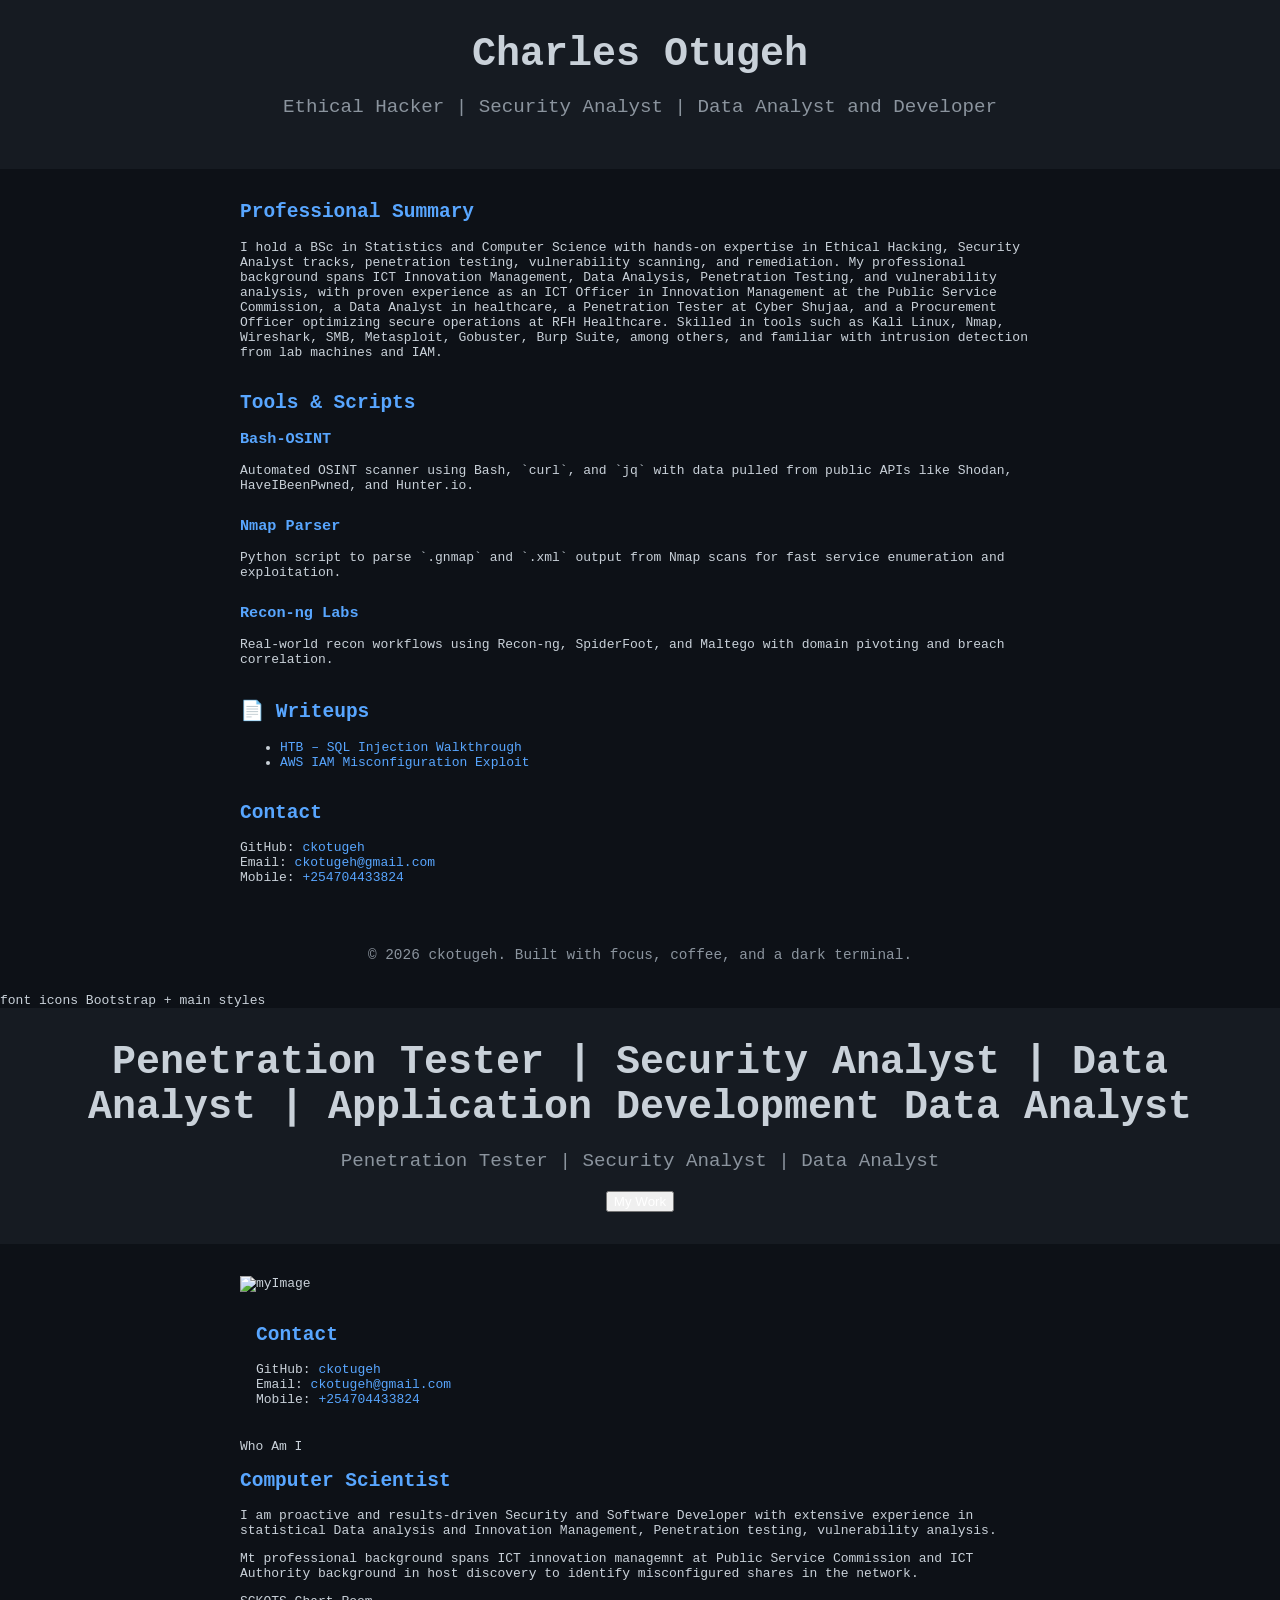
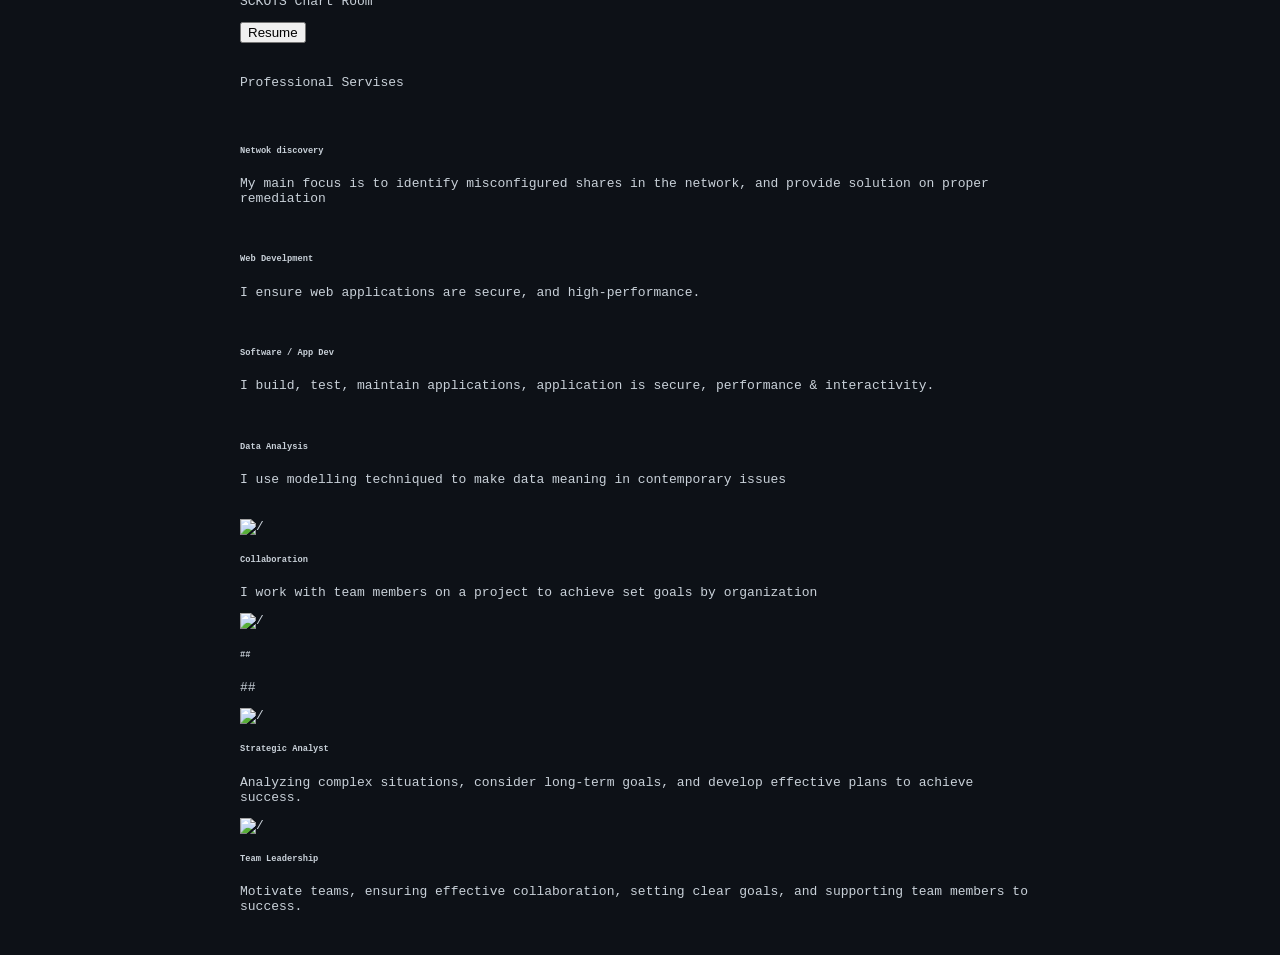
==== index.html @ e1aea083 "Add change on lab work" ====
<!DOCTYPE html>
<html lang="en">
<head>
  <meta charset="UTF-8" />
  <meta name="viewport" content="width=device-width, initial-scale=1.0"/>
  <title>ckotugeh | Portfolio</title>
  <link rel="stylesheet" href="css/styles.css">
</head>
<body>

  <header>
    <h1>Charles Otugeh</h1>
    <p>Ethical Hacker | Security Analyst | Data Analyst and Developer</p>
  </header>

  <main>
    <section>
      <h2>Professional Summary</h2>
      <p>
        I hold a BSc in Statistics and Computer Science with hands-on expertise in Ethical Hacking, Security Analyst tracks, penetration testing, vulnerability scanning, and remediation. My professional background spans ICT Innovation Management, Data Analysis, Penetration Testing, and vulnerability analysis, with proven experience as an ICT Officer in Innovation Management at the Public Service Commission, a Data Analyst in healthcare, a Penetration Tester at Cyber Shujaa, and a Procurement Officer optimizing secure operations at RFH Healthcare. Skilled in tools such as Kali Linux, Nmap, Wireshark, SMB, Metasploit, Gobuster, Burp Suite, among others, and familiar with intrusion detection from lab machines and IAM.
      </p>
    </section>

    <section>
      <h2>Tools & Scripts</h2>

      <div class="project">
        <h3><a href="https://github.com/ckotugeh/bash-osint" target="_blank">Bash-OSINT</a></h3>
        <p>Automated OSINT scanner using Bash, `curl`, and `jq` with data pulled from public APIs like Shodan, HaveIBeenPwned, and Hunter.io.</p>
      </div>

      <div class="project">
        <h3><a href="https://github.com/ckotugeh/nmap-parser" target="_blank">Nmap Parser</a></h3>
        <p>Python script to parse `.gnmap` and `.xml` output from Nmap scans for fast service enumeration and exploitation.</p>
      </div>

      <div class="project">
        <h3><a href="https://github.com/ckotugeh/recon-lab" target="_blank">Recon-ng Labs</a></h3>
        <p>Real-world recon workflows using Recon-ng, SpiderFoot, and Maltego with domain pivoting and breach correlation.</p>
      </div>
    </section>

    <section>
      <h2>📄 Writeups</h2>
      <ul>
        <li><a href="https://github.com/ckotugeh/writeups/blob/main/hackthebox-injection.md" target="_blank">HTB – SQL Injection Walkthrough</a></li>
        <li><a href="https://github.com/ckotugeh/writeups/blob/main/aws-iam-misconfig.md" target="_blank">AWS IAM Misconfiguration Exploit</a></li>
      </ul>
    </section>

    <section>
      <h2>Contact</h2>
      <p>
        GitHub: <a href="https://github.com/ckotugeh" target="_blank">ckotugeh</a><br>
        Email: <a href="mailto:ckotugeh@gmail.com">ckotugeh@gmail.com</a><br>
        Mobile: <a href="tel:+254704433824">+254704433824</a>
      </p>
    </section>
  </main>

  <footer>
    <p>
      &copy; <span id="year"></span> ckotugeh. Built with focus, coffee, and a dark terminal.
    </p> 
    <script>
      document.getElementById('year').textContent = new Date().getFullYear();
    </script>
  </footer>


<head>
    <meta charset="utf-8">
    <meta name="viewport" content="width=device-width, initial-scale=1, shrink-to-fit=no">
    <meta name="description" content="Website Designer in Kenya.">
    <meta name="author" content="Charles Otugeh">
    <title>Network Discovery</title>
    <link rel="icon" type="image/x-icon" href="assets/imgs/favicon.ico">
    font icons 
    <link rel="stylesheet" href="assets/vendors/themify-icons/css/themify-icons.css">
     Bootstrap + main styles 
    <link rel="stylesheet" href="assets/css/style.css">
</head> 

<body data-spy="scroll" data-target=".navbar" data-offset="40" id="home">

    <!-- Page Navbar -->
    <!-- <nav class="custom-navbar" data-spy="affix" data-offset-top="20">
        <div class="container">
            <a class="logo" href="index.html">SCKOT</a>
            <ul class="nav">
                <li class="item">
                    <a class="link" href="#home">Home</a>
                </li>
                <li class="item">
                    <a class="link" href="#about">About</a>
                </li>
                <li class="item">
                    <a class="link" href="#portfolio">Portfolio</a>
                </li>
                <li class="item">
                    <a class="link" href="#testmonial">Testimonial</a>
                </li>
                <li class="item">
                    <a class="link" href="#blog">Blog</a>
                </li>
                <li class="item">
                    <a class="link" href="#contact">Contact</a>
                </li>
                <li class="item ml-md-3">
                    <a href="assets/T.pdf" target="_blank" class="btn btn-primary">docs</a>
                </li>
            </ul>
            <a href="javascript:void(0)" id="nav-toggle" class="hamburger hamburger--elastic">
                <div class="hamburger-box">
                    <div class="hamburger-inner"></div>
                </div>
            </a>
        </div>
    </nav>End of Page Navbar -->

    <!-- page header -->
    <header id="home" class="header">
        <div class="overlay"></div>
        <div class="header-content container">
            <h1 class="header-title">
                <span class="up">Penetration Tester | Security Analyst | Data Analyst | Application Development</span>
                <span class="down">Data Analyst</span>
            </h1>
            <p class="header-subtitle">Penetration Tester | Security Analyst | Data Analyst</p>

            <button class="btn btn-primary"><a href="#service" style="color: white;">My Work</a></button>
        </div>
    </header><!-- end of page header -->

    <!-- about section -->
    <section class="section pt-0" id="about">
        <!-- container -->
        <div class="container text-center">
            <!-- about wrapper -->
            <div class="about">
                <div class="about-img-holder">
                    <img src="ckotugeh.github.io/img" class="about-img"
                        alt="myImage">
                </div>
                <section>
      <h2>Contact</h2>
      <p>
        GitHub: <a href="https://github.com/ckotugeh" target="_blank">ckotugeh</a><br>
        Email: <a href="mailto:ckotugeh@gmail.com">ckotugeh@gmail.com</a><br>
        Mobile: <a href="tel:+254704433824">+254704433824</a>
      </p>
    </section>
                <div class="about-caption">
                    <p class="section-subtitle">Who Am I</p>
                    <h2 class="section-title mb-3">Computer Scientist</h2>
                    <p>
                        I am proactive and results-driven Security  and Software Developer 
                        with extensive experience in statistical Data analysis and Innovation Management, 
                        Penetration testing, vulnerability analysis.
                       
                    </p>
                    <p>Mt professional background spans ICT innovation managemnt at Public Service Commission and ICT Authority
                        background in host discovery  to identify misconfigured shares in the network.
                    </p>
                     <p>
                        SCKOTS Chart Room
                    </p>
                    <button type="button" class="btn btn-outline-primary btn-rounded mt-4" onclick="window.open('ckotugeh.github.io/img', '_blank')">Resume</button>
                </div>
            </div><!-- end of about wrapper -->
        </div><!-- end of container -->
    </section> <!-- end of about section -->

    <!-- service section -->
    <section class="section" id="service">
        <div class="container text-center">
            <p class="section-subtitle">Professional Servises</p>
            <h6 class="section-title mb-6"></h6>
            <!-- row -->
            <div class="row">
                <div class="col-md-6 col-lg-3">
                    <div class="service-card">
                        <div class="body">
                            <img src="assets/imgs/pencil-case.svg"
                                alt=""
                                class="icon">
                            <h6 class="title">Netwok discovery</h6>
                            <p class="subtitle">My main focus is to identify misconfigured shares in the network, and provide solution on proper remediation </p>
                        </div>
                    </div>
                </div>
                <div class="col-md-6 col-lg-3">
                    <div class="service-card">
                        <div class="body">
                            <img src="assets/imgs/responsive.svg"
                                alt=""
                                class="icon">
                            <h6 class="title">Web Develpment</h6>
                            <p class="subtitle">I ensure web applications are secure, and  high-performance.</p>
                        </div>
                    </div>
                </div>
                <div class="col-md-6 col-lg-3">
                    <div class="service-card">
                        <div class="body">
                            <img src="assets/imgs/toolbox.svg"
                                alt=""
                                class="icon">
                            <h6 class="title">Software / App Dev</h6>
                            <p class="subtitle">I build, test, maintain applications, application is secure, performance & interactivity.</p>
                        </div>
                    </div>
                </div>
                <div class="col-md-6 col-lg-3">
                    <div class="service-card">
                        <div class="body">
                            <img src="assets/imgs/analytics.svg"
                                alt=""
                                class="icon">
                            <h6 class="title">Data Analysis</h6>
                            <p class="subtitle">I use modelling techniqued to make data meaning in contemporary issues</p>
                        </div>
                    </div>
                </div>
            </div><!-- end of row -->
        </div>
    </section><!-- end of service section -->

    <section class="section" id="service">
        <div class="container text-center">
            <!-- row -->
            <div class="row">
                <div class="col-md-6 col-lg-3">
                    <div class="service-card">
                        <div class="body">
                            <img src="assets/imgs/pencil-case.svg"
                                alt="/"
                                class="icon">
                            <h6 class="title">Collaboration</h6>
                            <p class="subtitle">I work with team members on a project to achieve set goals by organization</p>
                        </div>
                    </div>
                </div>
                <div class="col-md-6 col-lg-3">
                    <div class="service-card">
                        <div class="body">
                            <img src="assets/imgs/responsive.svg"
                                alt="/"
                                class="icon">
                            <h6 class="title">##</h6>
                            <p class="subtitle">##</p>
                        </div>
                    </div>
                </div>
                <div class="col-md-6 col-lg-3">
                    <div class="service-card">
                        <div class="body">
                            <img src="assets/imgs/toolbox.svg"
                                alt='/'
                                class="icon">
                            <h6 class="title">Strategic Analyst</h6>
                            <p class="subtitle">Analyzing complex situations, consider long-term goals, and develop effective plans to achieve success.</p>
                        </div>
                    </div>
                </div>
                <div class="col-md-6 col-lg-3">
                    <div class="service-card">
                        <div class="body">
                            <img src="assets/imgs/analytics.svg"
                                alt="/"
                                class="icon">
                            <h6 class="title">Team Leadership</h6>
                            <p class="subtitle">Motivate teams, ensuring effective collaboration, setting clear goals, and supporting team members to success.</p>
                        </div>
                    </div>
                </div>
            </div><!-- end of row -->
        </div>
    </section><!-- end of service section -->

    <!-- portfolio section --
    <section class="section" id="portfolio">
        <div class="container text-center">
            <p class="section-subtitle">What I have done</p>
            <h6 class="section-title mb-6">Portfolio</h6>
             row --
            <div class="row">
                <div class="col-md-4">
                    <a href="https://esafesystems.co.ke" class="portfolio-card">
                        <img src="assets/imgs/portfolio1.png" class="portfolio-card-img"
                            alt="Esafe Systems Website">
                        <span class="portfolio-card-overlay">
                            <span class="portfolio-card-caption">
                                <h4>Web Designing</h5>
                                    <p class="font-weight-normal">Category: Website Development</p>
                            </span>
                        </span>
                    </a>
                </div>
                <div class="col-md-4">
                    <a href="https://skillful-ivory-boar.esafesystems.co.ke/" class="portfolio-card">
                        <img class="portfolio-card-img" src="assets/imgs/portfolio2.png" class="img-responsive rounded"
                            alt="">
                        <span class="portfolio-card-overlay">
                            <span class="portfolio-card-caption">
                                <h4>Ecommerce App</h5>
                                    <p class="font-weight-normal">Category: Ecommerce Applications</p>
                            </span>
                        </span>
                    </a>
                </div>
                <div class="col-md-4">
                    <a href="https://beachkitchenfoods.com/" class="portfolio-card">
                        <img class="portfolio-card-img" src="assets/imgs/portfolio3.png" class="img-responsive rounded"
                            alt="">
                        <span class="portfolio-card-overlay">
                            <span class="portfolio-card-caption">
                                <h4>Web Designing</h5>
                                    <p class="font-weight-normal">Category: Website Development</p>
                            </span>
                        </span>
                    </a>
                </div>
                <div class="col-md-4">
                    <a href="https://bulksms.esafesystems.co.ke" class="portfolio-card">
                        <img class="portfolio-card-img" src="assets/imgs/portfolio5.png" class="img-responsive rounded"
                            alt="">
                        <span class="portfolio-card-overlay">
                            <span class="portfolio-card-caption">
                                <h4>Web Designing</h5>
                                    <p class="font-weight-normal">Category: Website Development</p>
                            </span>
                        </span>
                    </a>
                </div>
            </div> end of row 
        </div> end of container 
    </section>  end of portfolio section

     pricing section 
<section class="section" id="pricing">
        <div class="container text-center">
            <p class="section-subtitle">How Much I Charge</p>
            <h6 class="section-title mb-6">My Pricing</h6>
            row 
            <div class="pricing-wrapper">
                <div class="pricing-card">
                    <div class="pricing-card-header">
                        <img class="pricing-card-icon" src="assets/imgs/scooter.svg"
                            alt="Download free bootstrap 4 landing page, free boootstrap 4 templates, Download free bootstrap 4.1 landing page, free boootstrap 4.1.1 templates, meyawo Landing page">
                    </div>
                    <div class="pricing-card-body">
                        <h6 class="pricing-card-title">Basic</h6>
                        <div class="pricing-card-list">
                            <p>Website Landing Pages</p>
                            <p>Poster Designs</p>
                            <p>Logo Designs</p>
                            <p>Business Profiles</p>
                            <p><i class="ti-close"></i></p>
                            <p><i class="ti-close"></i></p>
                        </div>
                    </div>
                    <div class="pricing-card-footer">
                        <span style="text-decoration: line-through;">Ksh 15,000</span>
                    </div>
                    <a href="#contact" class="btn btn-primary mt-3 pricing-card-btn">Reach Out</a>
                </div>
                <div class="pricing-card">
                    <div class="pricing-card-header">
                        <img class="pricing-card-icon" src="assets/imgs/shipped.svg"
                            alt="Download free bootstrap 4 landing page, free boootstrap 4 templates, Download free bootstrap 4.1 landing page, free boootstrap 4.1.1 templates, meyawo Landing page">
                    </div>
                    <div class="pricing-card-body">
                        <h6 class="pricing-card-title">Standard</h6>
                        <div class="pricing-card-list">
                            <p>Web Applications</p>
                            <p>Graphic Designs</p>
                            <p>Logo Designs</p>
                            <p>SEO Optimization</p>
                            <p>Web Hosting</p>
                            <p><i class="ti-close"></i></p>
                        </div>
                    </div>
                    <div class="pricing-card-footer">
                        <span style="text-decoration: line-through;">Ksh 35, 000</span>
                    </div>
                    <a href="#contact" class="btn btn-primary mt-3 pricing-card-btn">Reach Out</a>
                </div>
                <div class="pricing-card">
                    <div class="pricing-card-header">
                        <img class="pricing-card-icon" src="assets/imgs/startup.svg"
                            alt="Download free bootstrap 4 landing page, free boootstrap 4 templates, Download free bootstrap 4.1 landing page, free boootstrap 4.1.1 templates, meyawo Landing page">
                    </div>
                    <div class="pricing-card-body">
                        <h6 class="pricing-card-title">Premium</h6>
                        <div class="pricing-card-list">
                            <p>APP / Systems Designs</p>
                            <p>Mobile Applications</p>
                            <p>IOS / Android Apps</p>
                            <p>APP Deployment</p>
                            <p>SEO Optimization</p>
                            <p>Content Management</p>
                            <p>Logo Designs</p>
                            <p>Graphic Designs</p>
                        </div>
                    </div>
                    <div class="pricing-card-footer">
                        <span style="text-decoration: line-through;">Ksh 100, 000</span>
                    </div>
                    <a href="#contact" class="btn btn-primary mt-3 pricing-card-btn">Reach Out</a>
                </div>

             </div> end of pricing wrapper 
        </div> end of container 
    </section>< end of pricing section 

    section 
    <section class="section-sm bg-primary">
        container
        <div class="container text-center text-sm-left">
            
            <div class="row align-items-center">
                <div class="col-sm offset-md-1 mb-4 mb-md-0">
                    <h6 class="title text-light">Want to work with me</h6>
                    <p class="m-0 text-light">Always feel Free to Contact & Hire me</p>
                </div>
                <div class="col-sm offset-sm-2 offset-md-3">
                   <button class="btn btn-lg my-font btn-light rounded"><a href="#contact"><b style="color: black;">Hire Me</b></a></button>
                </div>
            </div> 
        </div> end of container 
    </section>  end of sectio

testimonial section 
    <section class="section" id="testmonial">
        <div class="container text-center">
            <p class="section-subtitle">What Clients think About Me</p>
            <h6 class="section-title mb-6">Testmonial</h6>

          
            <div class="row">
                <div class="col-md-6">
                    <div class="testimonial-card">
                        <div class="testimonial-card-img-holder">
                            <img src="assets/imgs/face1.png" class="testimonial-card-img"
                                alt="img">
                        </div>
                        <div class="testimonial-card-body">
                            <p class="testimonial-card-subtitle">I was looking for an experienced web developer who will design an outsanding website for my start-up and I can say that Jack met my expectations. Kudos!!</p>
                            <h6 class="testimonial-card-title">James</h6>
                        </div>
                    </div>
                </div>
                <div class="col-md-6">
                    <div class="testimonial-card">
                        <div class="testimonial-card-img-holder">
                            <img src="assets/imgs/face2.png" class="testimonial-card-img"
                                alt="img">
                        </div>
                        <div class="testimonial-card-body">
                            <p class="testimonial-card-subtitle">Really appreciated all the components & keywords that you used. We did not know how much SEO really affected our performance online. Thank you for the insights.</p>
                            <h6 class="testimonial-card-title">Emily</h6>
                        </div>
                    </div>
                </div>
            </div>
        </div>  end of container 
    </section> end of testimonial section 

     blog section 
    <section class="section" id="blog">
     container 
        <div class="container text-center">
            <p class="section-subtitle">Recent Posts</p>
            <h6 class="section-title mb-6">Blog</h6>
             blog-wrapper 
            <div class="blog-card">
                <div class="blog-card-header">
                    <img src="assets/imgs/office.png" class="blog-card-img"
                        alt="Office-Image">
                </div>
                <div class="blog-card-body">
                    <h5 class="blog-card-title">Jack</h6>

                        <p class="blog-card-caption">
                            <a href="#">By: Admin</a>
                            <a href="#"><i class="ti-heart text-danger"></i> 234</a>
                            <a href="#"><i class="ti-comment"></i> 123</a>
                        </p>
                        <p>I can look after your website for you, including improvements, updates, SEO, and day-to-day help. I do it all in-house. All this is done when you give me a project.</p>

                        <a href="#" class="blog-card-link">Read more <i class="ti-angle-double-right"></i></a>
                </div>
            </div> end of blog wrapper

            blog-wrapper 
            <div class="blog-card">
                <div class="blog-card-header">
                    <img src="assets/imgs/office2.png" class="blog-card-img"
                        alt="Office-Image">
                </div>
                <div class="blog-card-body">
                    <h5 class="blog-card-title">Jack</h6>

                        <p class="blog-card-caption">
                            <a href="#">By: Admin</a>
                            <a href="#"><i class="ti-heart text-danger"></i> 456</a>
                            <a href="#"><i class="ti-comment"></i> 264</a>
                        </p>

                        <p>Your website needs to harmonize functionality with beauty, enticing visitors to explore pages while supporting your commercial and marketing efforts.</p>

                        <a href="#" class="blog-card-link">Read more <i class="ti-angle-double-right"></i></a>
                </div>
            </div>  end of blog wrapper 

        </div><end of container 
    </section><end of blog section 

    contact section 
    <section class="section" id="contact">
        <div class="container text-center">
            <p class="section-subtitle">How to reach me</p>
            <h6 class="section-title mb-5">Contact Me</h6>
             contact form 
            <form action="https://formspree.io/f/xqejkdbq" class="contact-form col-md-10 col-lg-8 m-auto" method="POST">
                <div class="form-row">
                    <div class="form-group col-sm-6">
                        <input type="text" name="fullname" size="50" class="form-control" placeholder="Your Name" required>
                    </div>
                    <div class="form-group col-sm-6">
                        <input type="email" name="email" class="form-control" placeholder="Enter Email" required>
                    </div>
                    <div class="form-group col-sm-12">
                        <textarea name="message" id="comment" rows="6" class="form-control"
                            placeholder="Write Something" required></textarea>
                    </div>
                    <div class="form-group col-sm-12 mt-3">
                        <input type="submit" value="Send Message" class="btn btn-outline-primary rounded">
                    </div>
                </div>
            </form> end of contact form 
        </div><end of container 
    </section>end of contact section -

    footer 
    <div class="container">
        <footer class="footer">
            <p class="mb-0">Copyright
                <script>document.write(new Date().getFullYear())</script> &copy; <a
                    href="index.html">Jack the Developer </a>
            </p>
            <div class="social-links text-right m-auto ml-sm-auto">
                <a href="https://www.linkedin.com/in/ogondajack/" class="link"><i class="ti-linkedin"></i></a>
                <a href="https://github.com/jackomosh" class="link"><i class="ti-github"></i></a>
            </div>
        </footer>
    </div> 
   
    <script src="assets/vendors/jquery/jquery-3.4.1.js"></script>
    <script src="assets/vendors/bootstrap/bootstrap.bundle.js"></script>

   
    <script src="assets/vendors/bootstrap/bootstrap.affix.js"></script>

  
    <script src="assets/js/script.js"></script>
---->
</body>

</html>
---- css/styles.css ----
body {
      background-color: #0d1117;
      color: #c9d1d9;
      font-family: monospace;
      margin: 0;
      padding: 0;
    }

    header {
      background: #161b22;
      padding: 2rem;
      text-align: center;
    }

    header h1 {
      margin: 0;
      font-size: 2.5rem;
    }

    header p {
      font-size: 1.2rem;
      color: #8b949e;
    }

    section {
      max-width: 800px;
      margin: 2rem auto;
      padding: 0 1rem;
    }

    h2 {
      color: #58a6ff;
    }

    a {
      color: #58a6ff;
      text-decoration: none;
    }

    a:hover {
      text-decoration: underline;
    }

    .project {
      margin-bottom: 1.5rem;
    }

    footer {
      text-align: center;
      padding: 1rem;
      font-size: 0.9rem;
      color: #8b949e;
    }
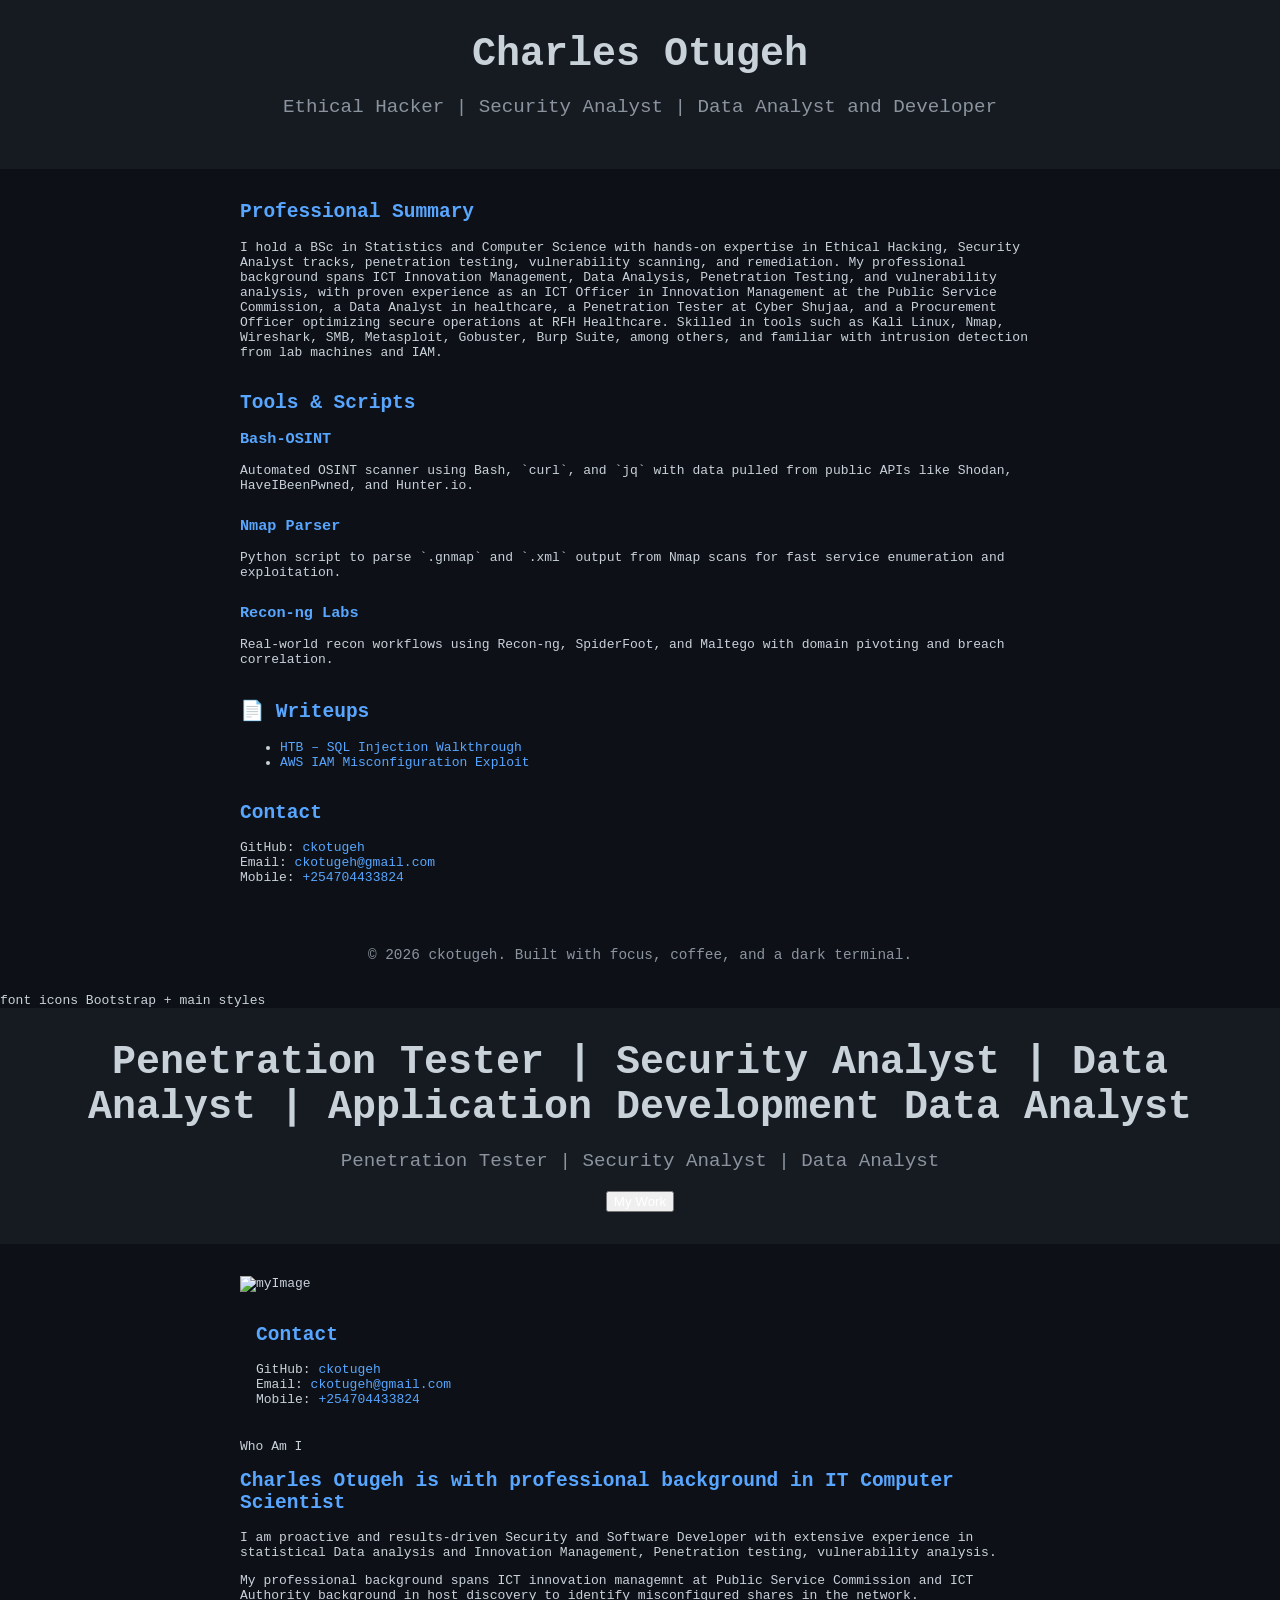
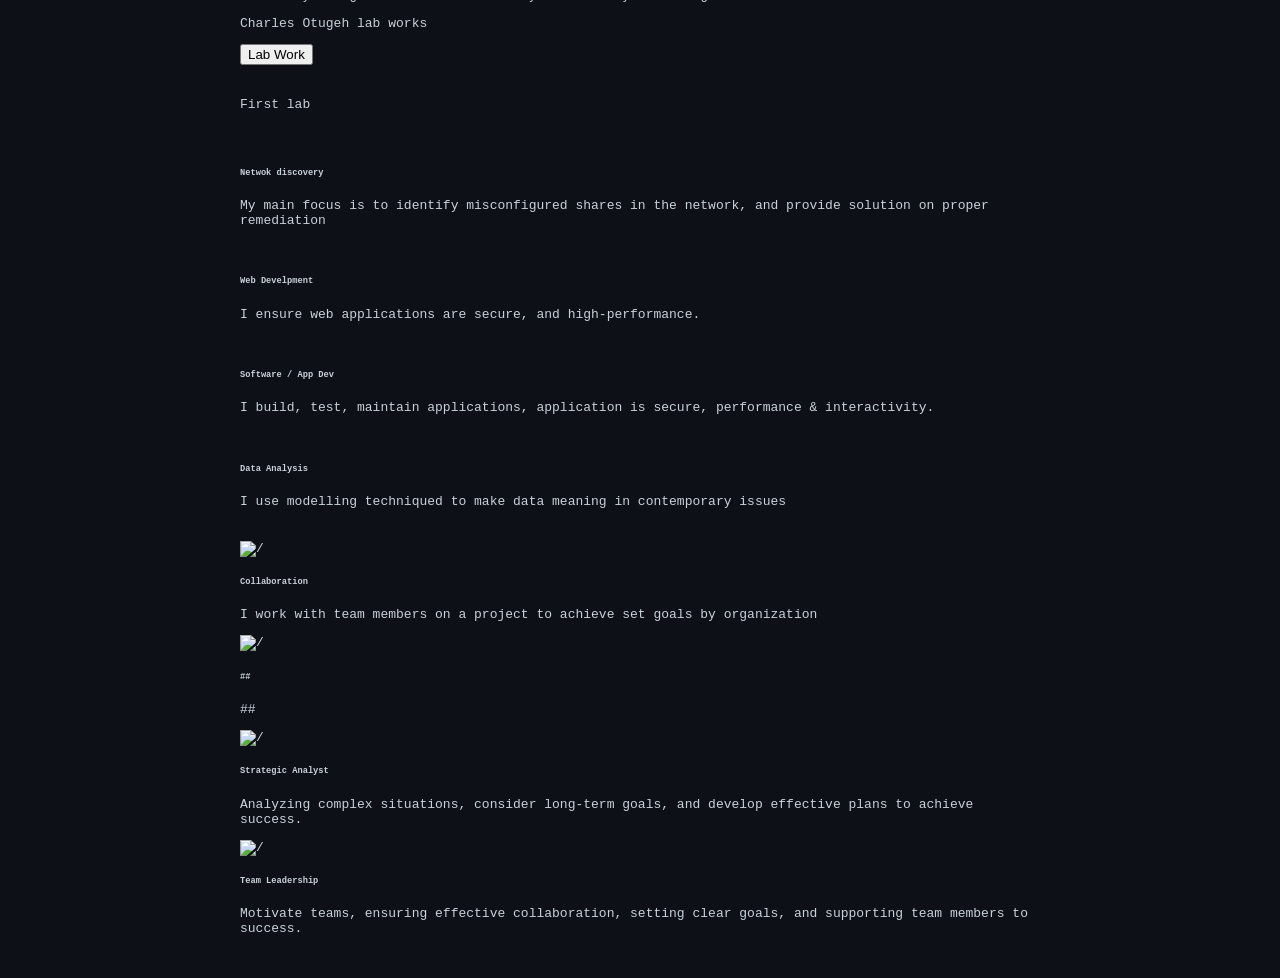
==== commit a558193c: "Add change on lab work" ====
--- a/index.html
+++ b/index.html
@@ -152,20 +152,20 @@
     </section>
                 <div class="about-caption">
                     <p class="section-subtitle">Who Am I</p>
-                    <h2 class="section-title mb-3">Computer Scientist</h2>
+                    <h2 class="section-title mb-3">Charles Otugeh is with professional background in IT Computer Scientist</h2>
                     <p>
                         I am proactive and results-driven Security  and Software Developer 
                         with extensive experience in statistical Data analysis and Innovation Management, 
                         Penetration testing, vulnerability analysis.
                        
                     </p>
-                    <p>Mt professional background spans ICT innovation managemnt at Public Service Commission and ICT Authority
+                    <p>My professional background spans ICT innovation managemnt at Public Service Commission and ICT Authority
                         background in host discovery  to identify misconfigured shares in the network.
                     </p>
                      <p>
-                        SCKOTS Chart Room
+                        Charles Otugeh lab works
                     </p>
-                    <button type="button" class="btn btn-outline-primary btn-rounded mt-4" onclick="window.open('ckotugeh.github.io/img', '_blank')">Resume</button>
+                    <button type="button" class="btn btn-outline-primary btn-rounded mt-4" onclick="window.open('ckotugeh.github.io/img', '_blank')">Lab Work</button>
                 </div>
             </div><!-- end of about wrapper -->
         </div><!-- end of container -->
@@ -174,14 +174,14 @@
     <!-- service section -->
     <section class="section" id="service">
         <div class="container text-center">
-            <p class="section-subtitle">Professional Servises</p>
+            <p class="section-subtitle">First lab</p>
             <h6 class="section-title mb-6"></h6>
             <!-- row -->
             <div class="row">
                 <div class="col-md-6 col-lg-3">
                     <div class="service-card">
                         <div class="body">
-                            <img src="assets/imgs/pencil-case.svg"
+                            <img src="ckotugeh.github.io/img/2025-08-08 17_49_10-Greenshot - Copy (2).png"
                                 alt=""
                                 class="icon">
                             <h6 class="title">Netwok discovery</h6>
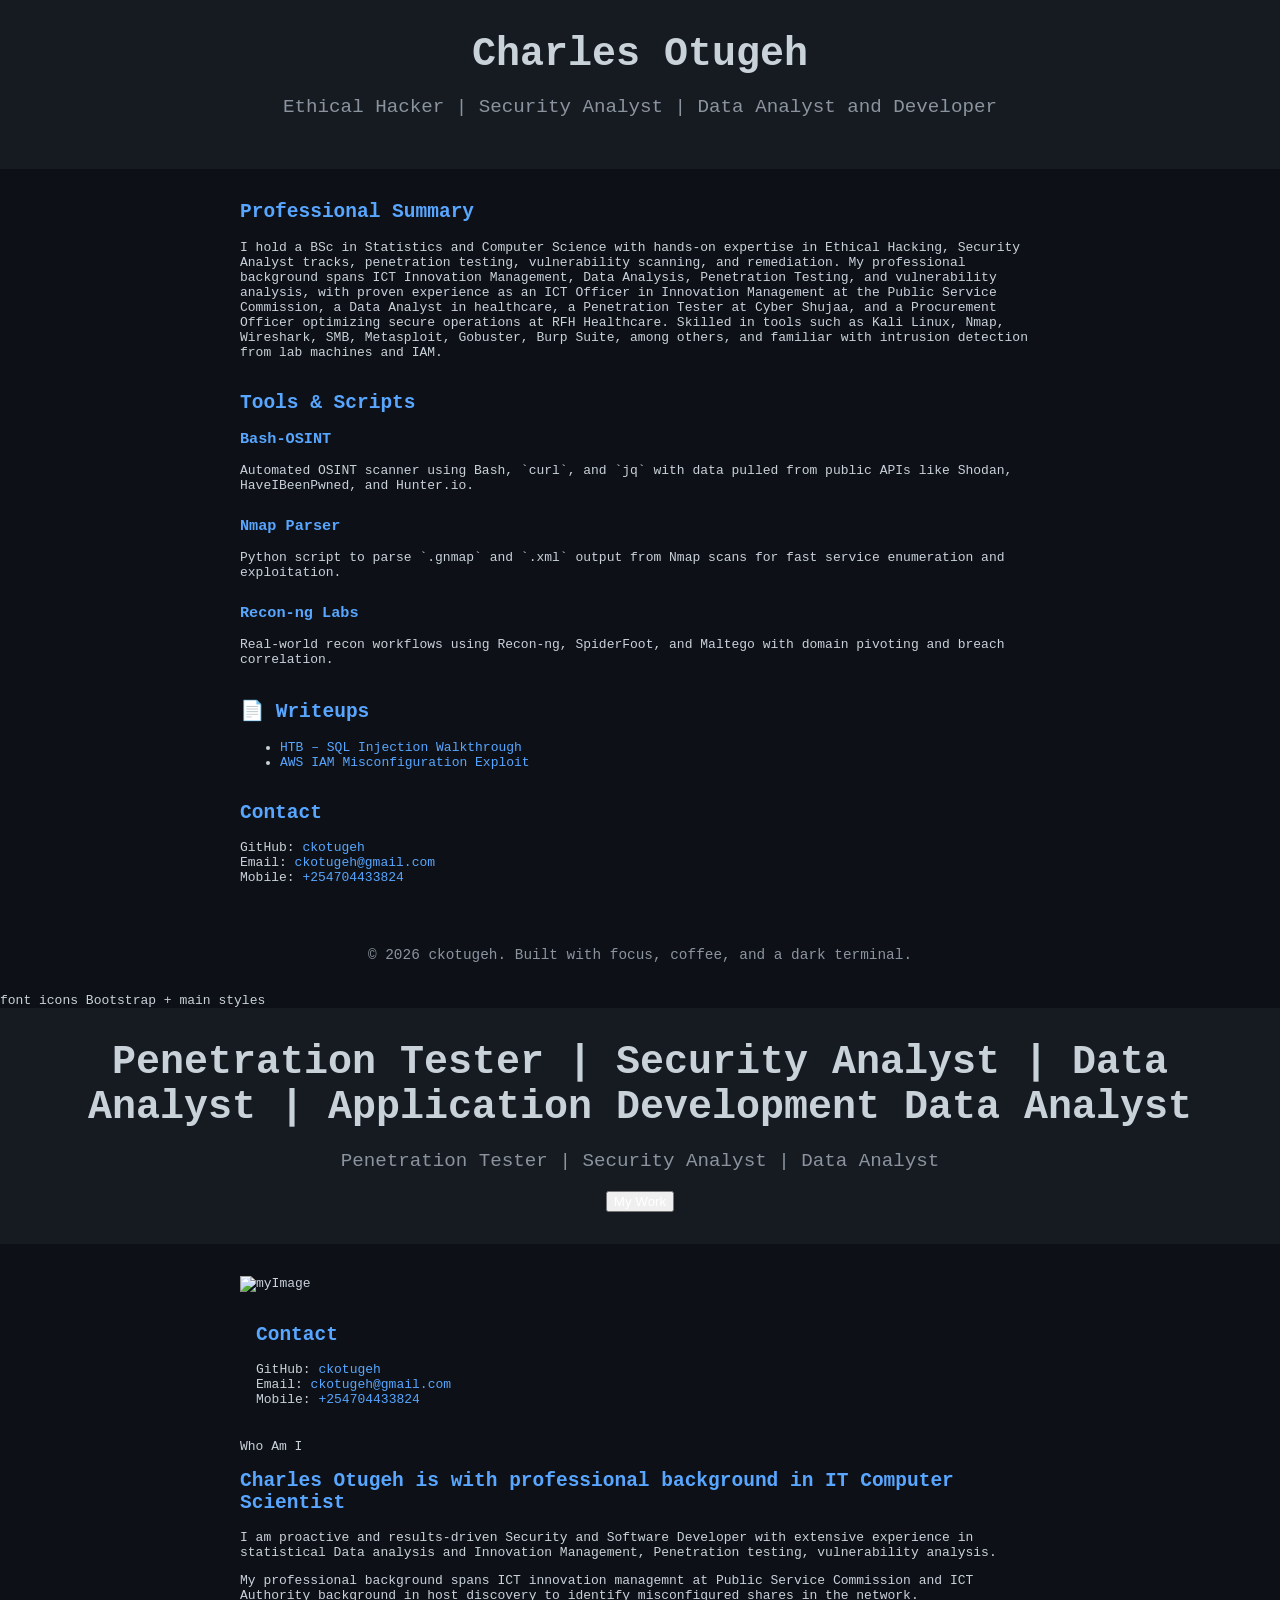
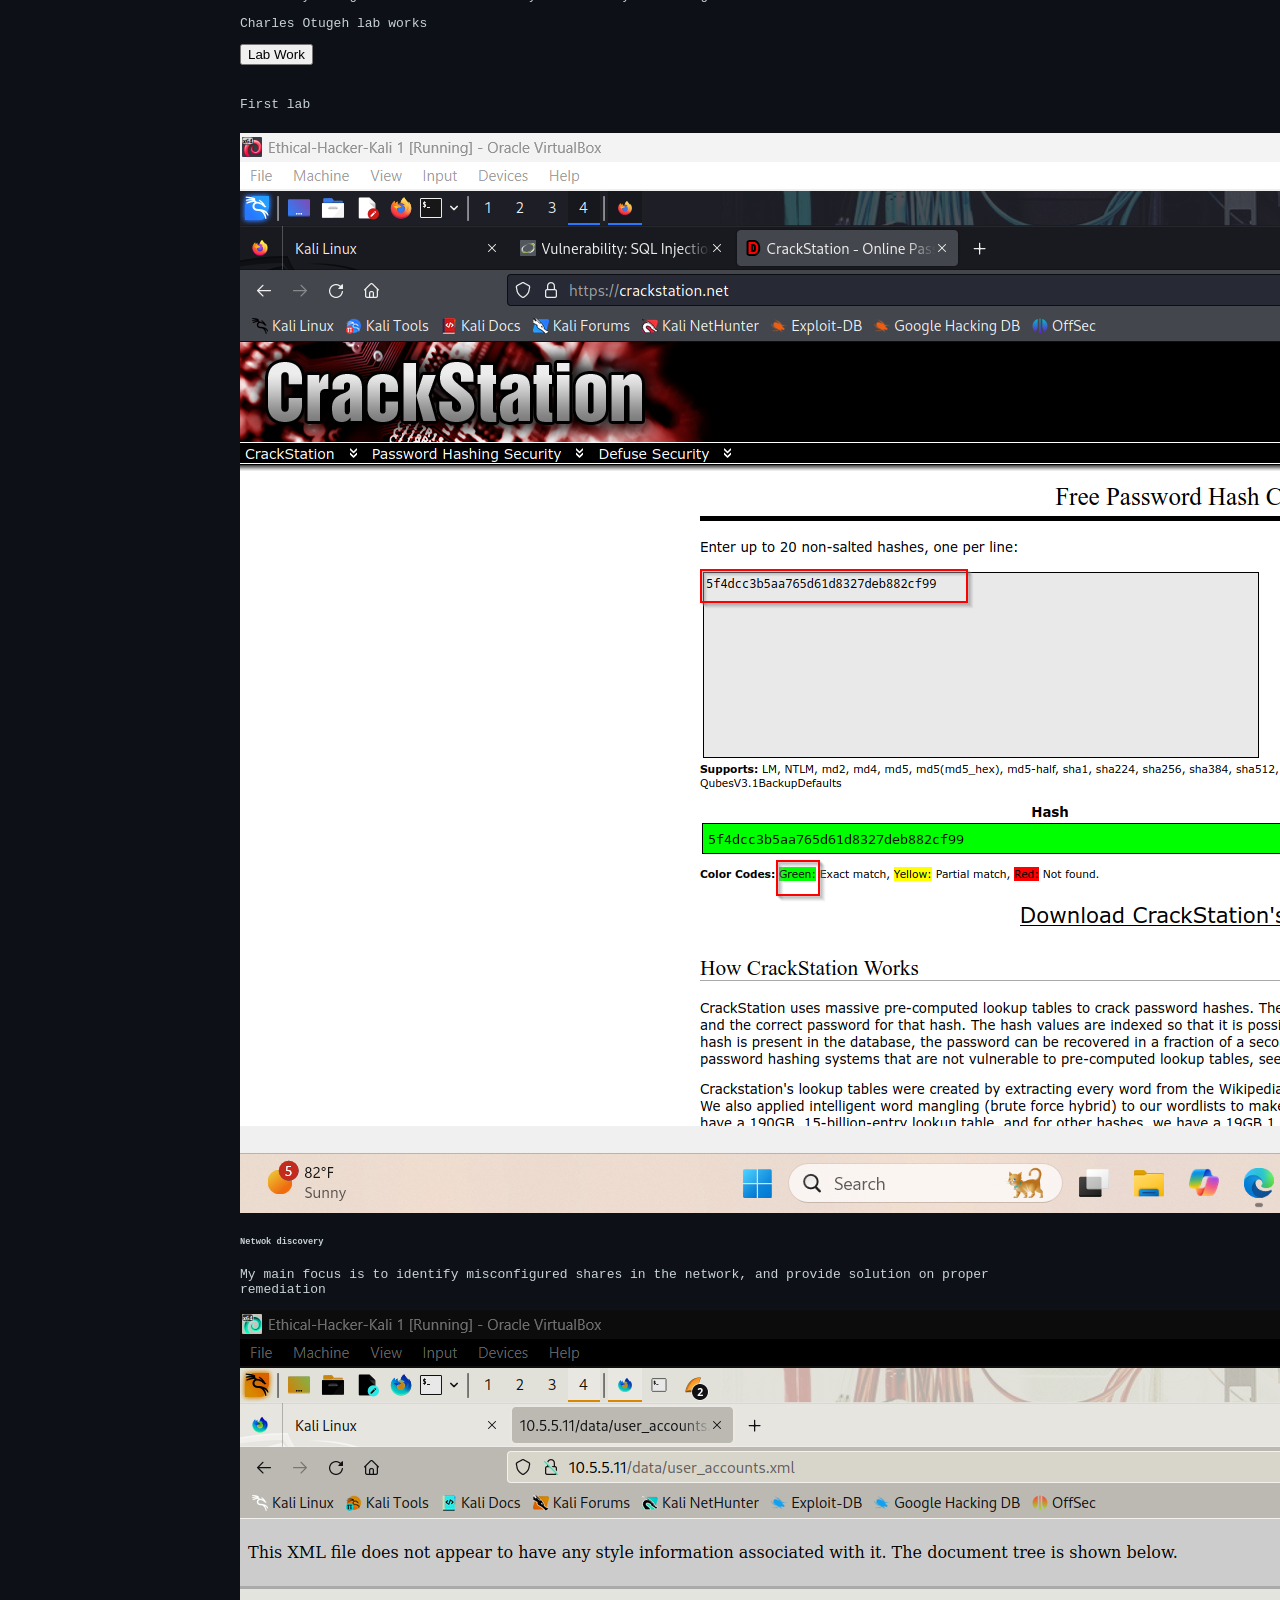
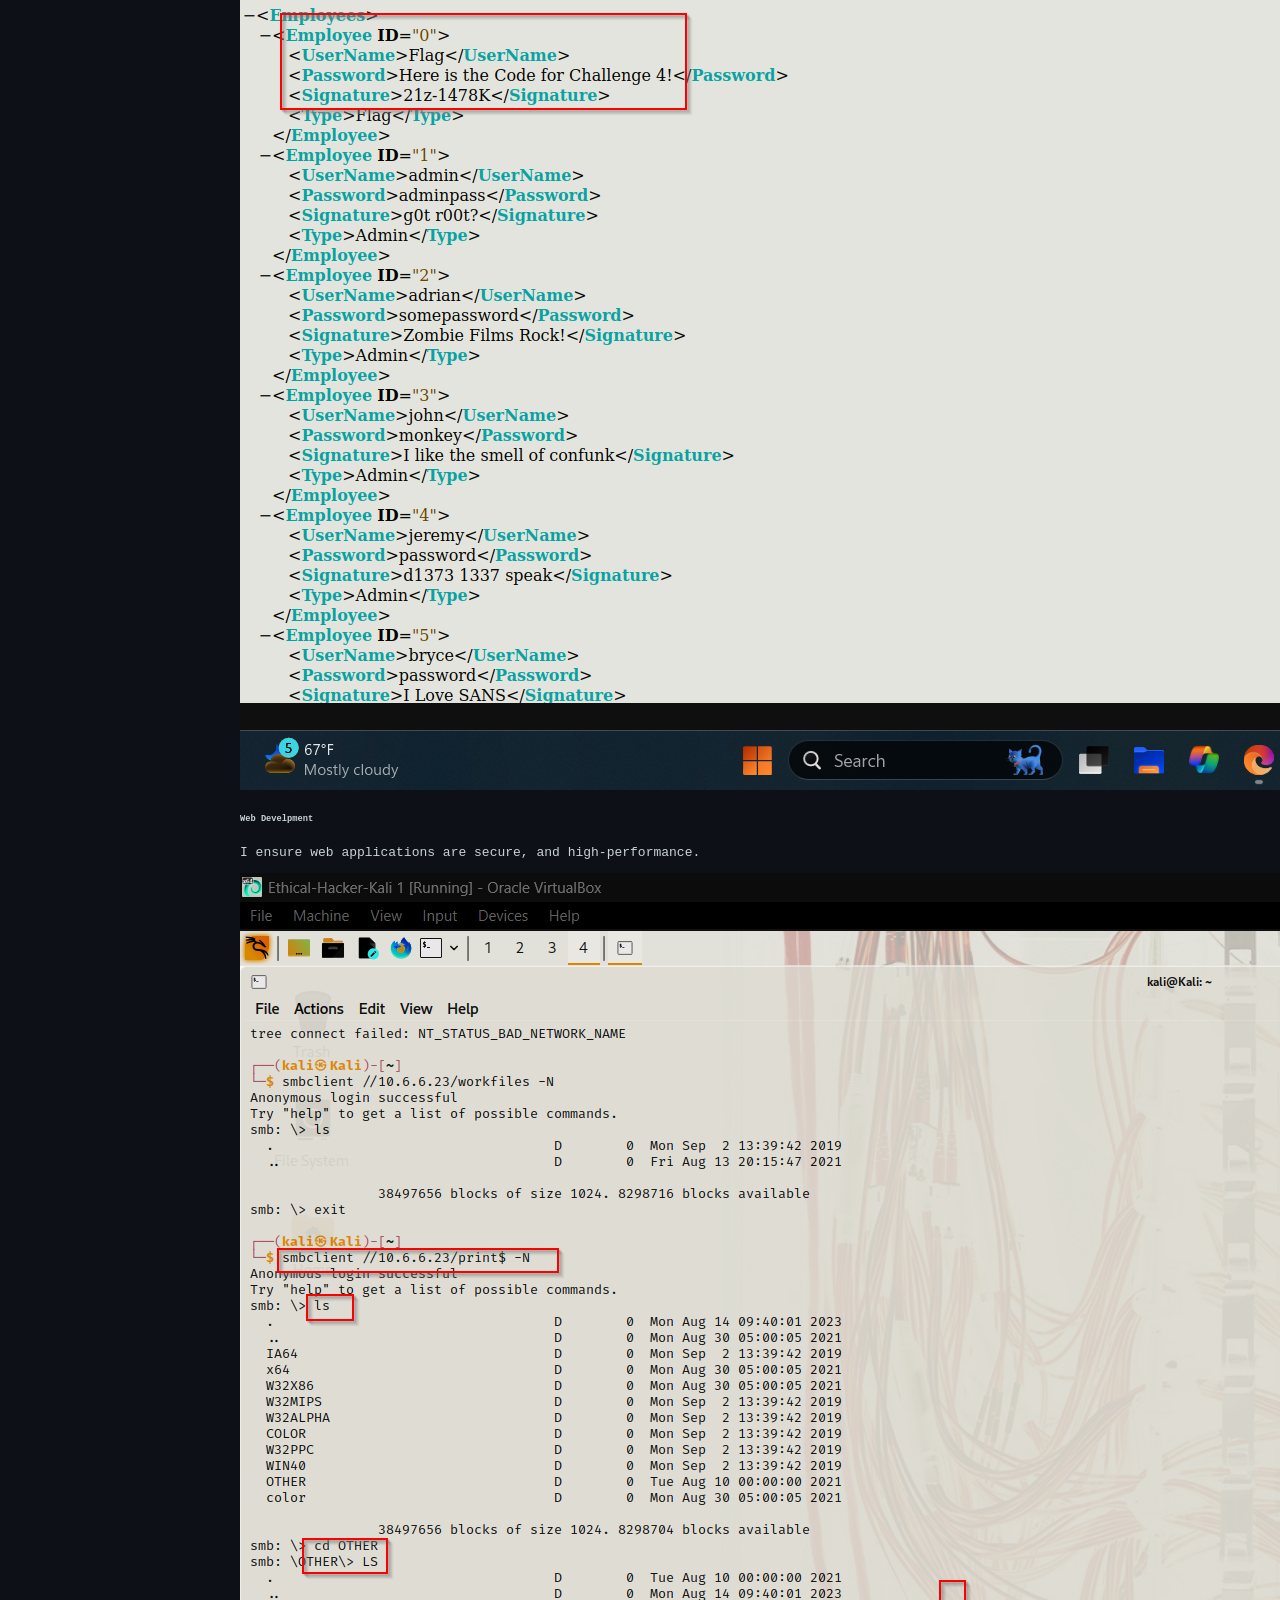
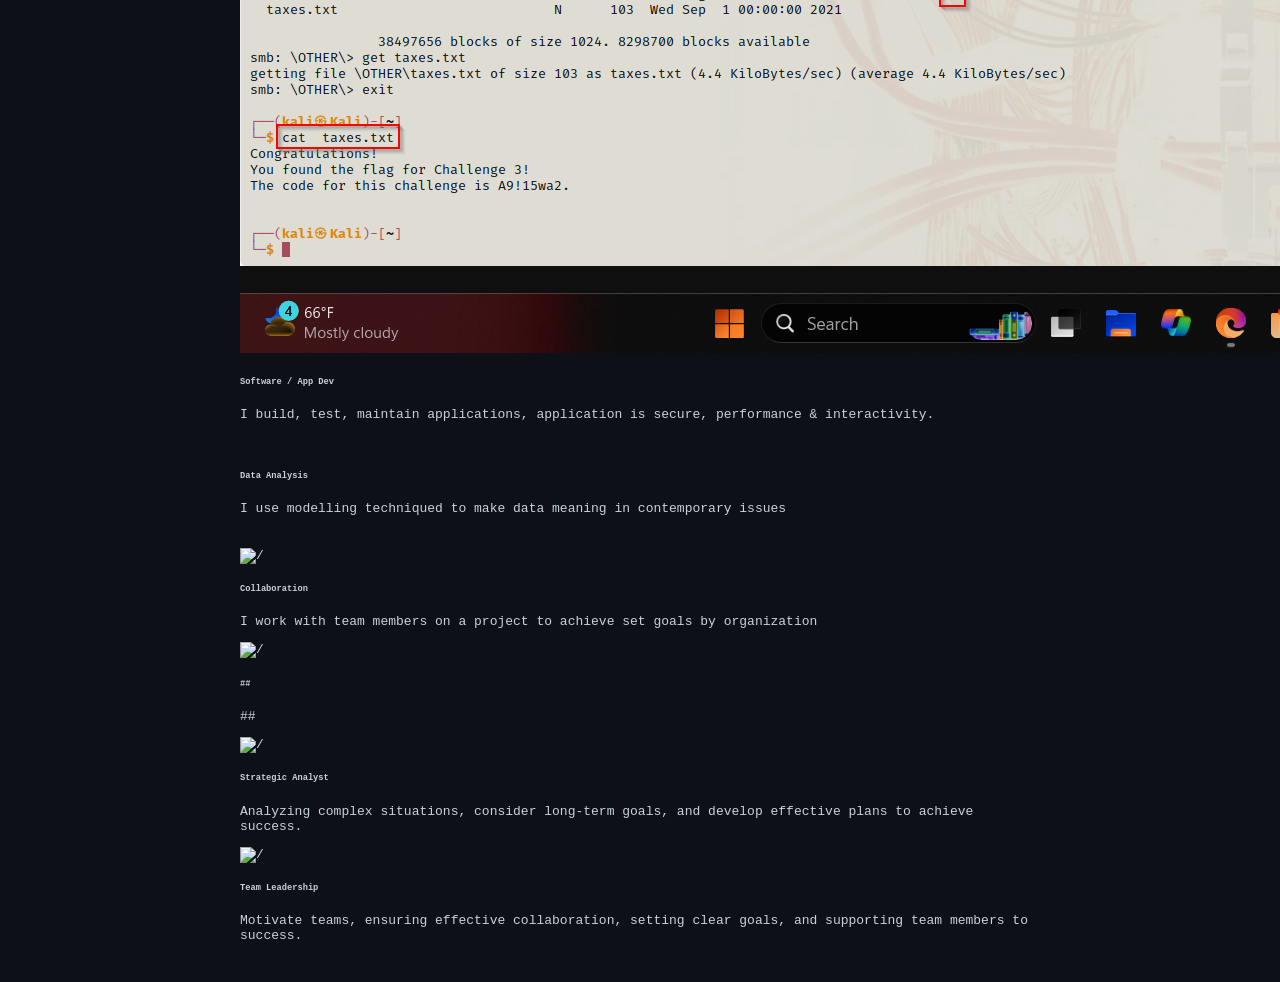
==== commit c92c0524: "Add change on lab work" ====
--- a/index.html
+++ b/index.html
@@ -181,7 +181,7 @@
                 <div class="col-md-6 col-lg-3">
                     <div class="service-card">
                         <div class="body">
-                            <img src="ckotugeh.github.io/img/2025-08-08 17_49_10-Greenshot - Copy (2).png"
+                            <img src="img/2025-08-08 17_49_10-Greenshot - Copy (2).png"
                                 alt=""
                                 class="icon">
                             <h6 class="title">Netwok discovery</h6>
@@ -192,7 +192,7 @@
                 <div class="col-md-6 col-lg-3">
                     <div class="service-card">
                         <div class="body">
-                            <img src="assets/imgs/responsive.svg"
+                            <img src="img/flag-4 - Copy (2).png"
                                 alt=""
                                 class="icon">
                             <h6 class="title">Web Develpment</h6>
@@ -203,7 +203,7 @@
                 <div class="col-md-6 col-lg-3">
                     <div class="service-card">
                         <div class="body">
-                            <img src="assets/imgs/toolbox.svg"
+                            <img src="img/b.png"
                                 alt=""
                                 class="icon">
                             <h6 class="title">Software / App Dev</h6>
@@ -214,7 +214,7 @@
                 <div class="col-md-6 col-lg-3">
                     <div class="service-card">
                         <div class="body">
-                            <img src="assets/imgs/analytics.svg"
+                            <img src="docs/README.md"
                                 alt=""
                                 class="icon">
                             <h6 class="title">Data Analysis</h6>
@@ -233,7 +233,7 @@
                 <div class="col-md-6 col-lg-3">
                     <div class="service-card">
                         <div class="body">
-                            <img src="assets/imgs/pencil-case.svg"
+                            <img src="docs/Charles_otugeh_caption report.pdf"
                                 alt="/"
                                 class="icon">
                             <h6 class="title">Collaboration</h6>
@@ -244,7 +244,7 @@
                 <div class="col-md-6 col-lg-3">
                     <div class="service-card">
                         <div class="body">
-                            <img src="assets/imgs/responsive.svg"
+                            <img src="docs/The lab is for python basics - Copy.pdf"
                                 alt="/"
                                 class="icon">
                             <h6 class="title">##</h6>
@@ -255,7 +255,7 @@
                 <div class="col-md-6 col-lg-3">
                     <div class="service-card">
                         <div class="body">
-                            <img src="assets/imgs/toolbox.svg"
+                            <img src="docs/The lab is for python basics.pdf"
                                 alt='/'
                                 class="icon">
                             <h6 class="title">Strategic Analyst</h6>
@@ -266,7 +266,7 @@
                 <div class="col-md-6 col-lg-3">
                     <div class="service-card">
                         <div class="body">
-                            <img src="assets/imgs/analytics.svg"
+                            <img src="docs/exam-cisco.md"
                                 alt="/"
                                 class="icon">
                             <h6 class="title">Team Leadership</h6>
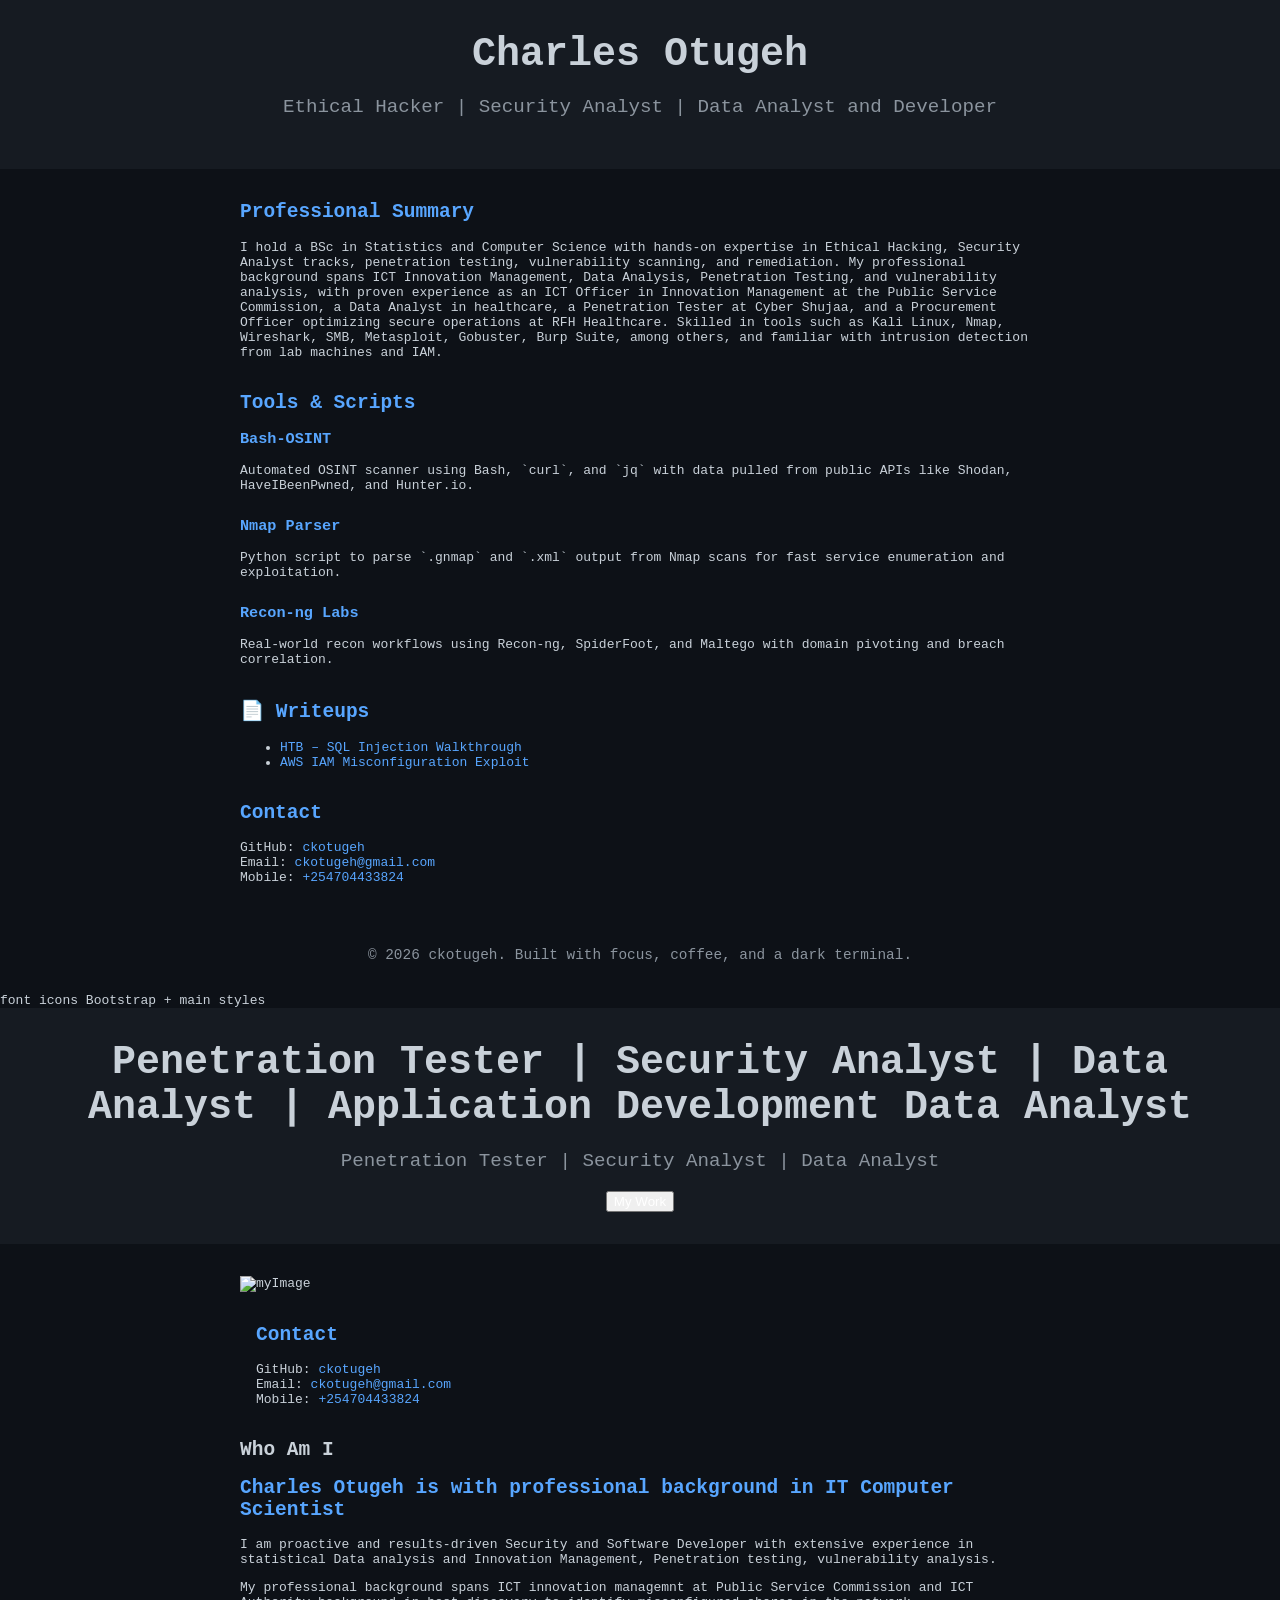
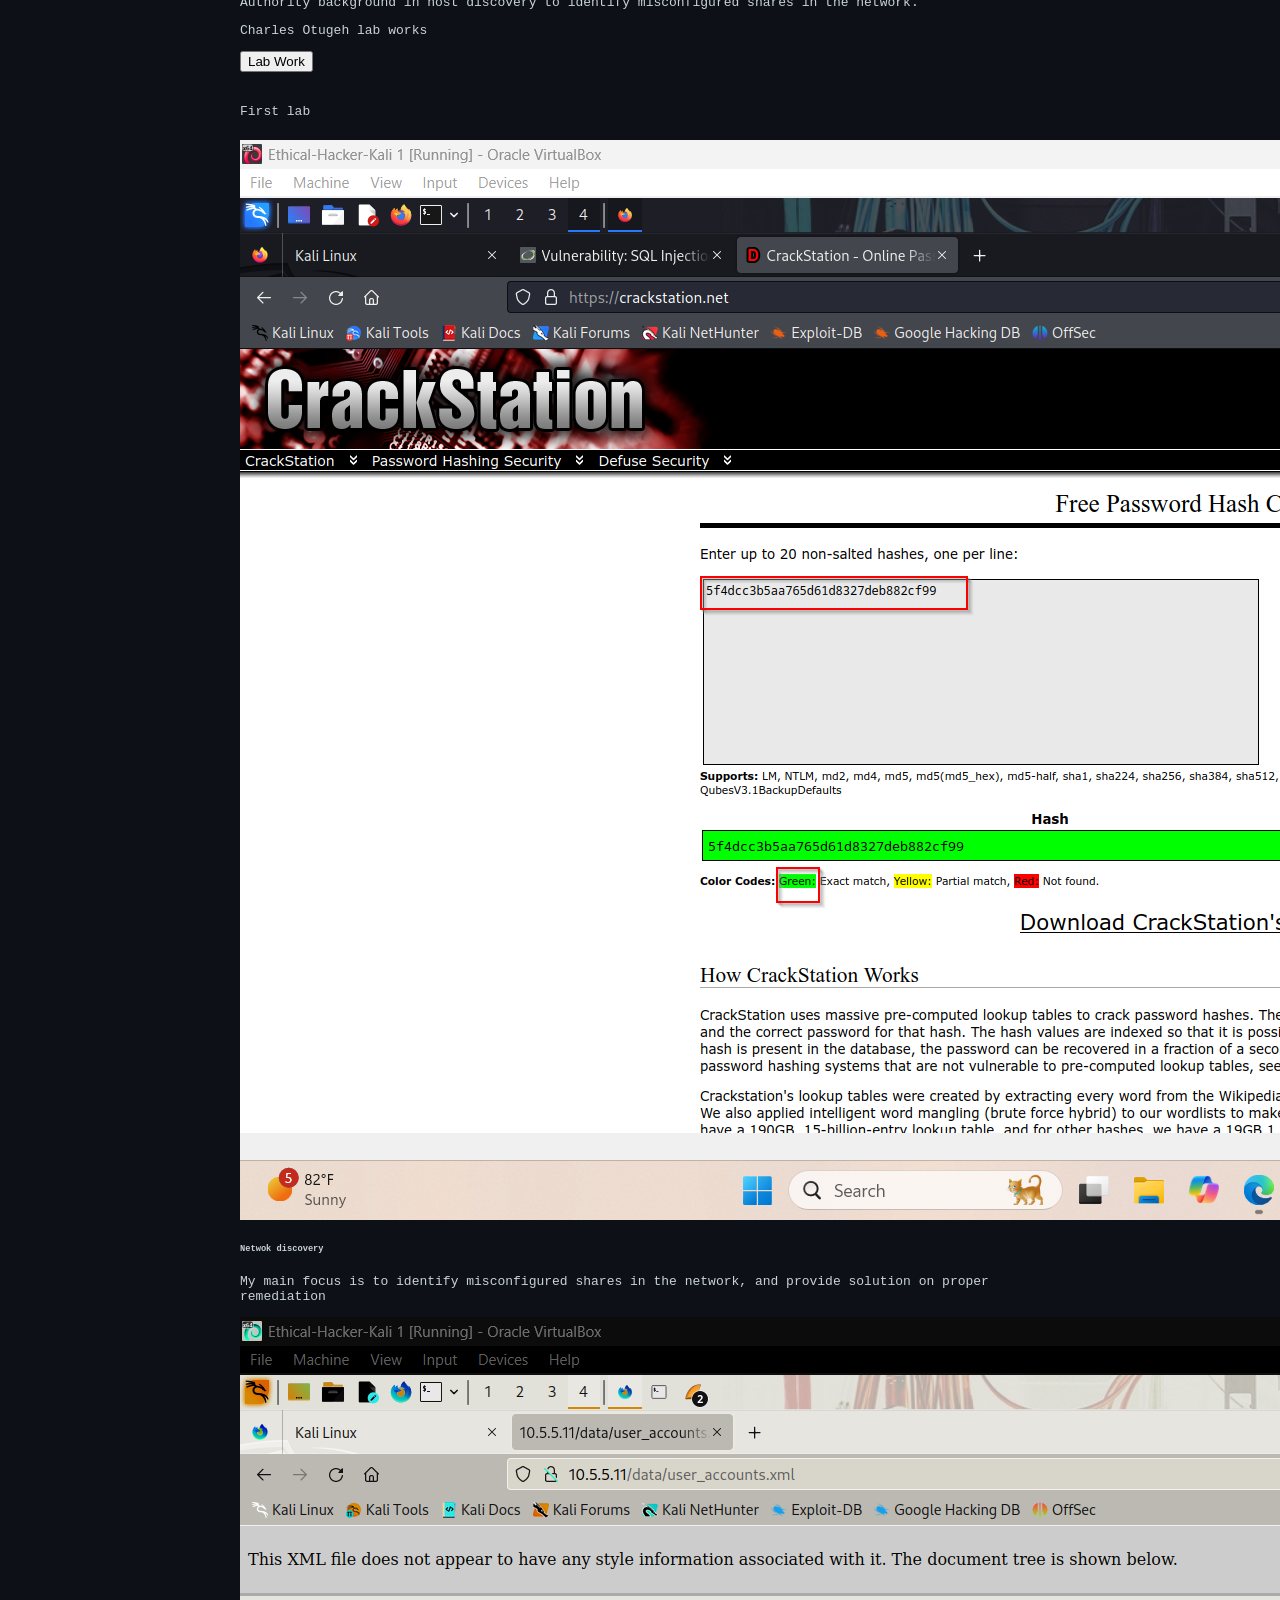
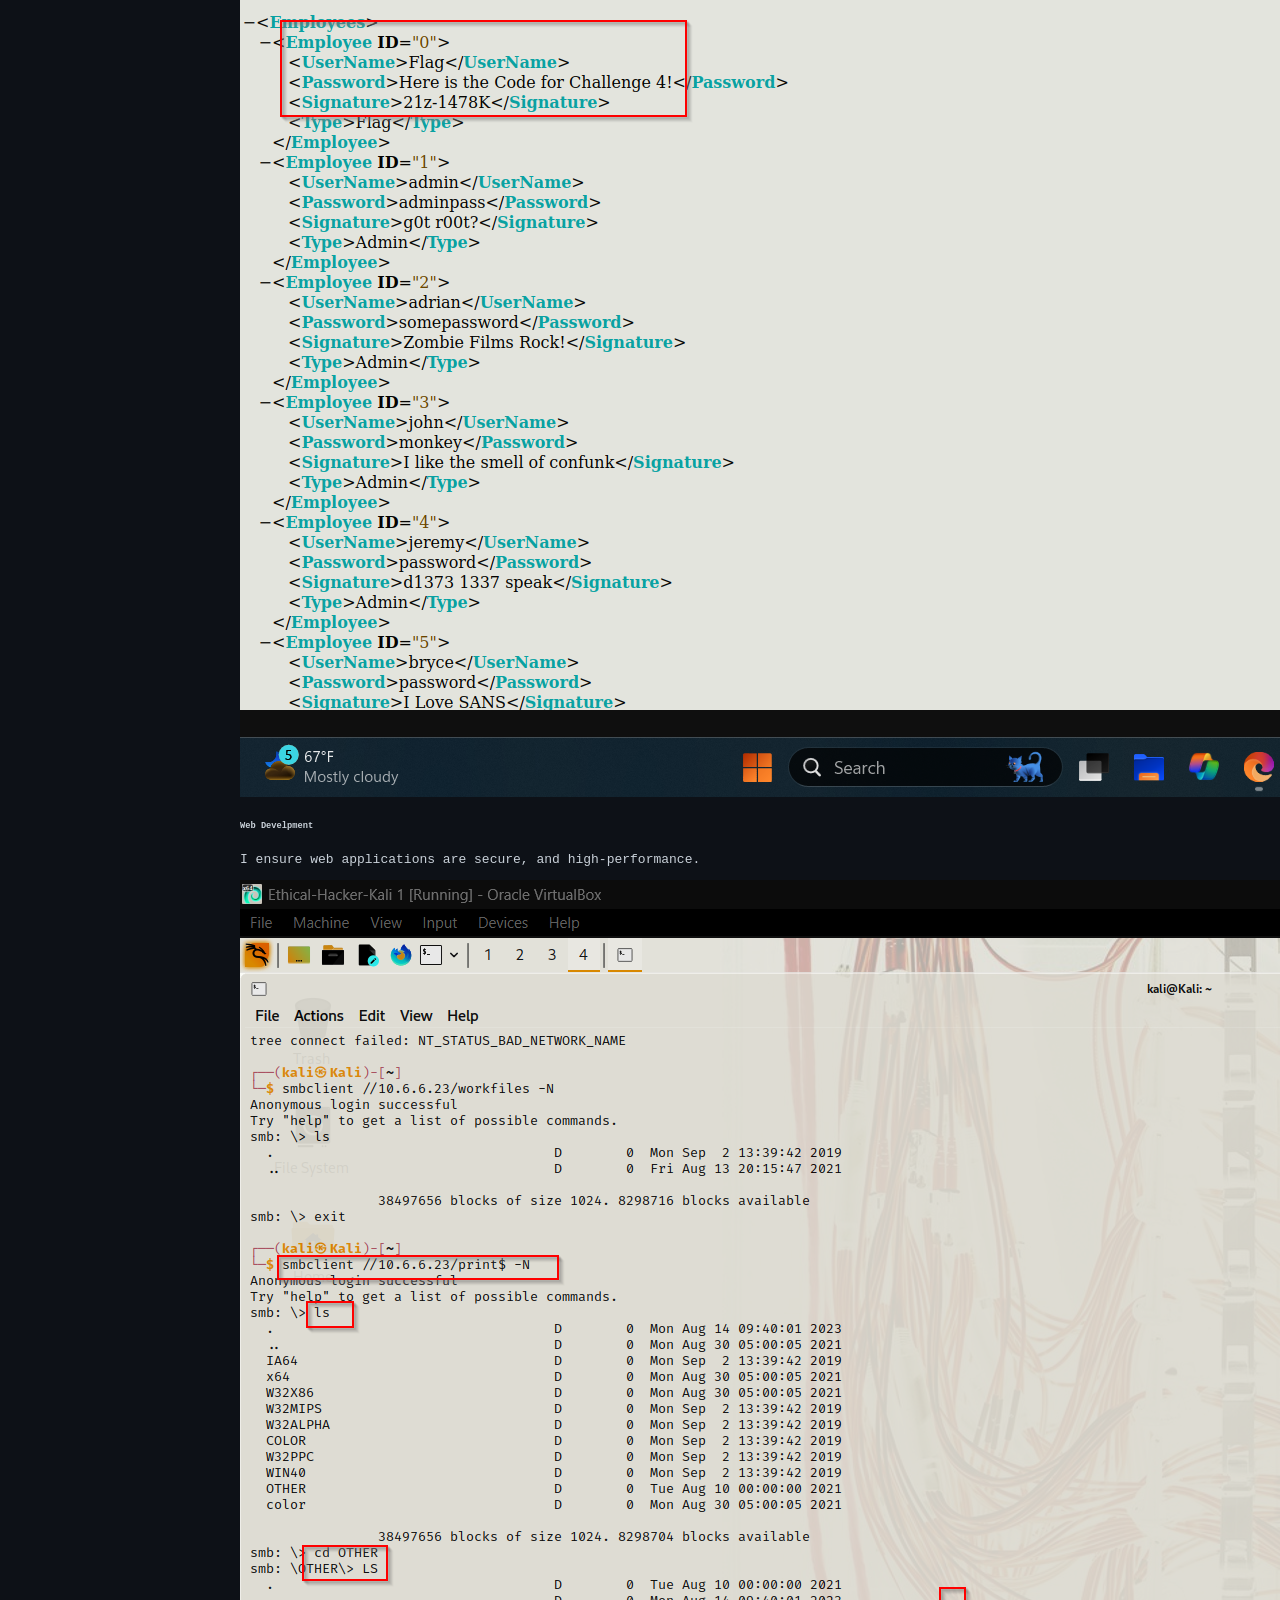
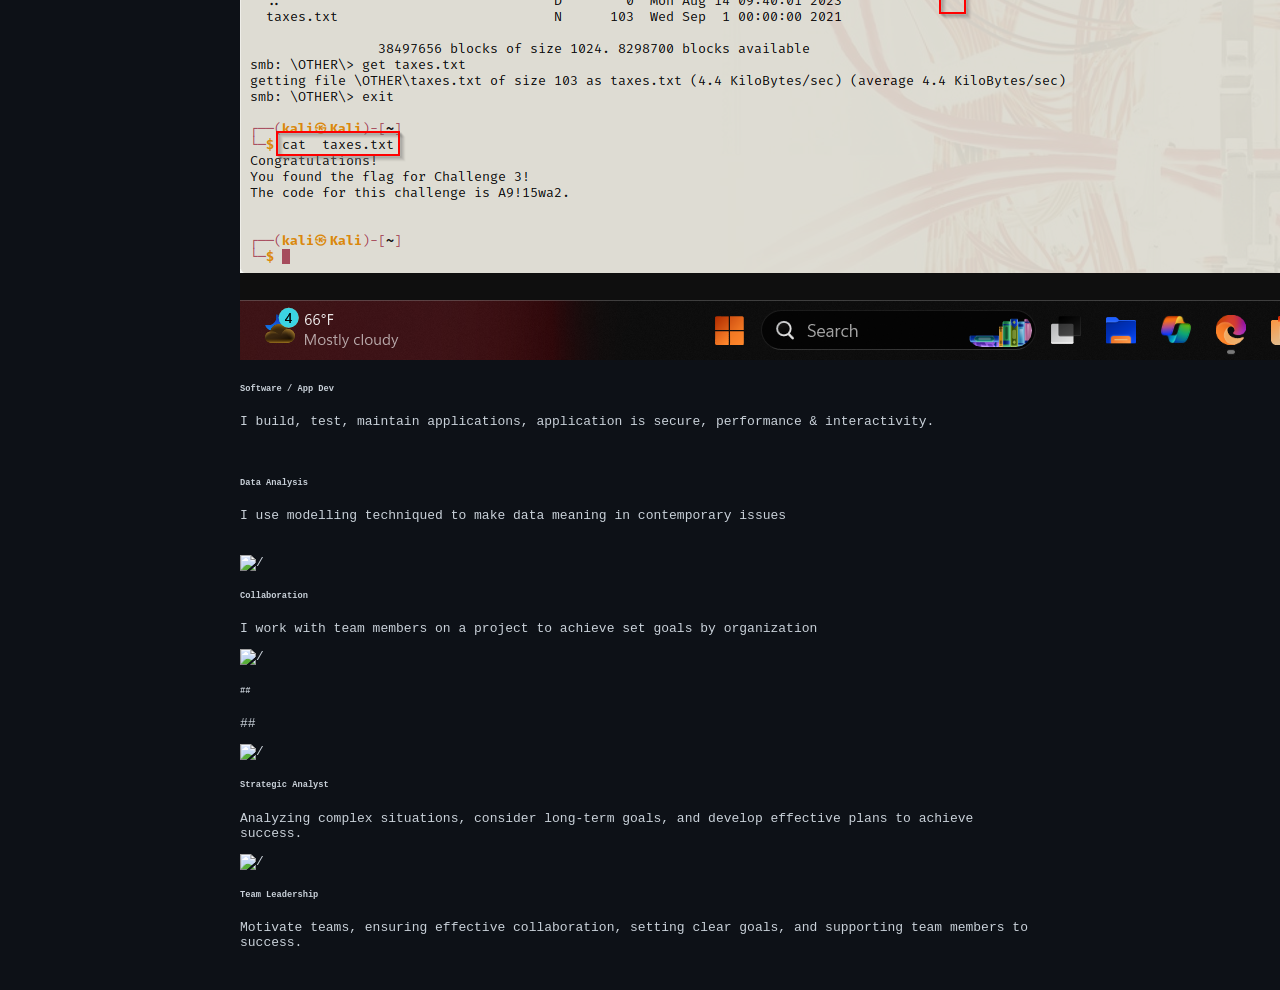
==== commit ffc0c926: "Add change on lab work" ====
--- a/index.html
+++ b/index.html
@@ -151,7 +151,7 @@
       </p>
     </section>
                 <div class="about-caption">
-                    <p class="section-subtitle">Who Am I</p>
+                    <p class="section-subtitle"><h1>Who Am I</h1></p>
                     <h2 class="section-title mb-3">Charles Otugeh is with professional background in IT Computer Scientist</h2>
                     <p>
                         I am proactive and results-driven Security  and Software Developer 
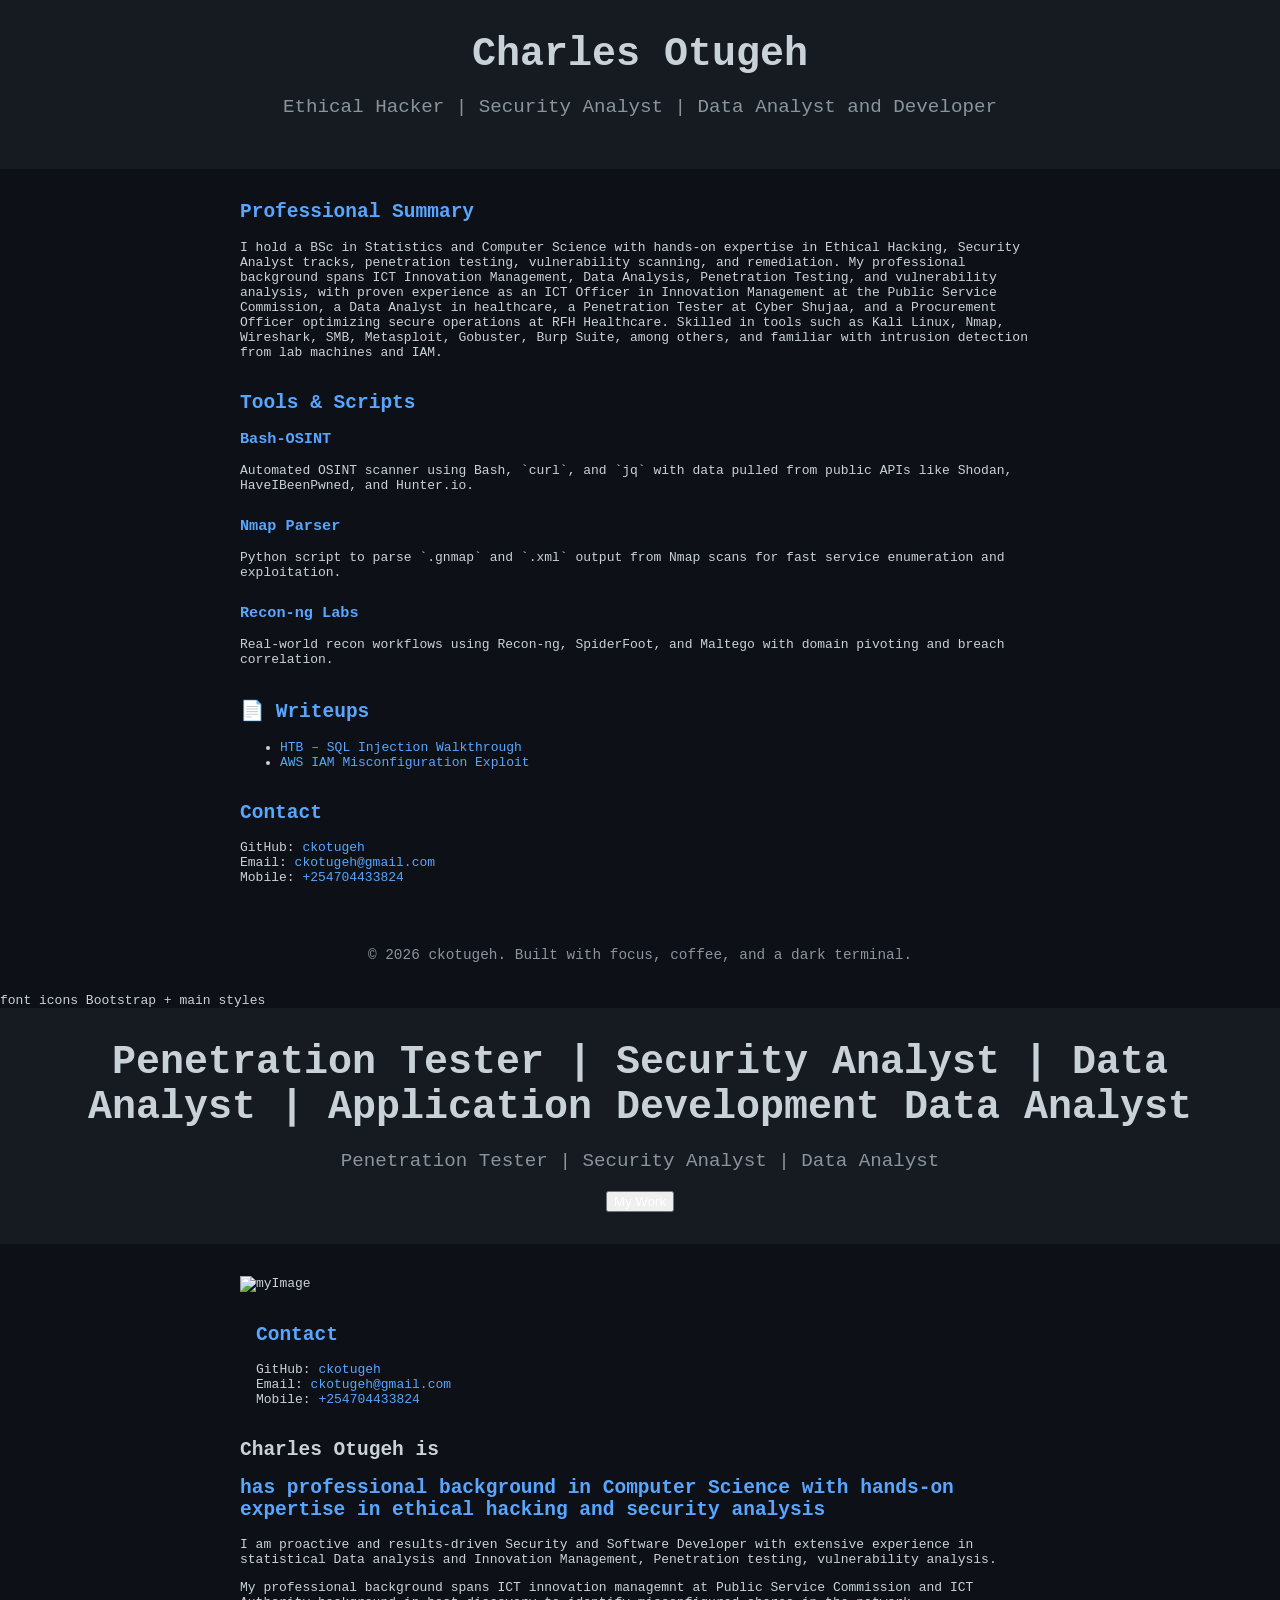
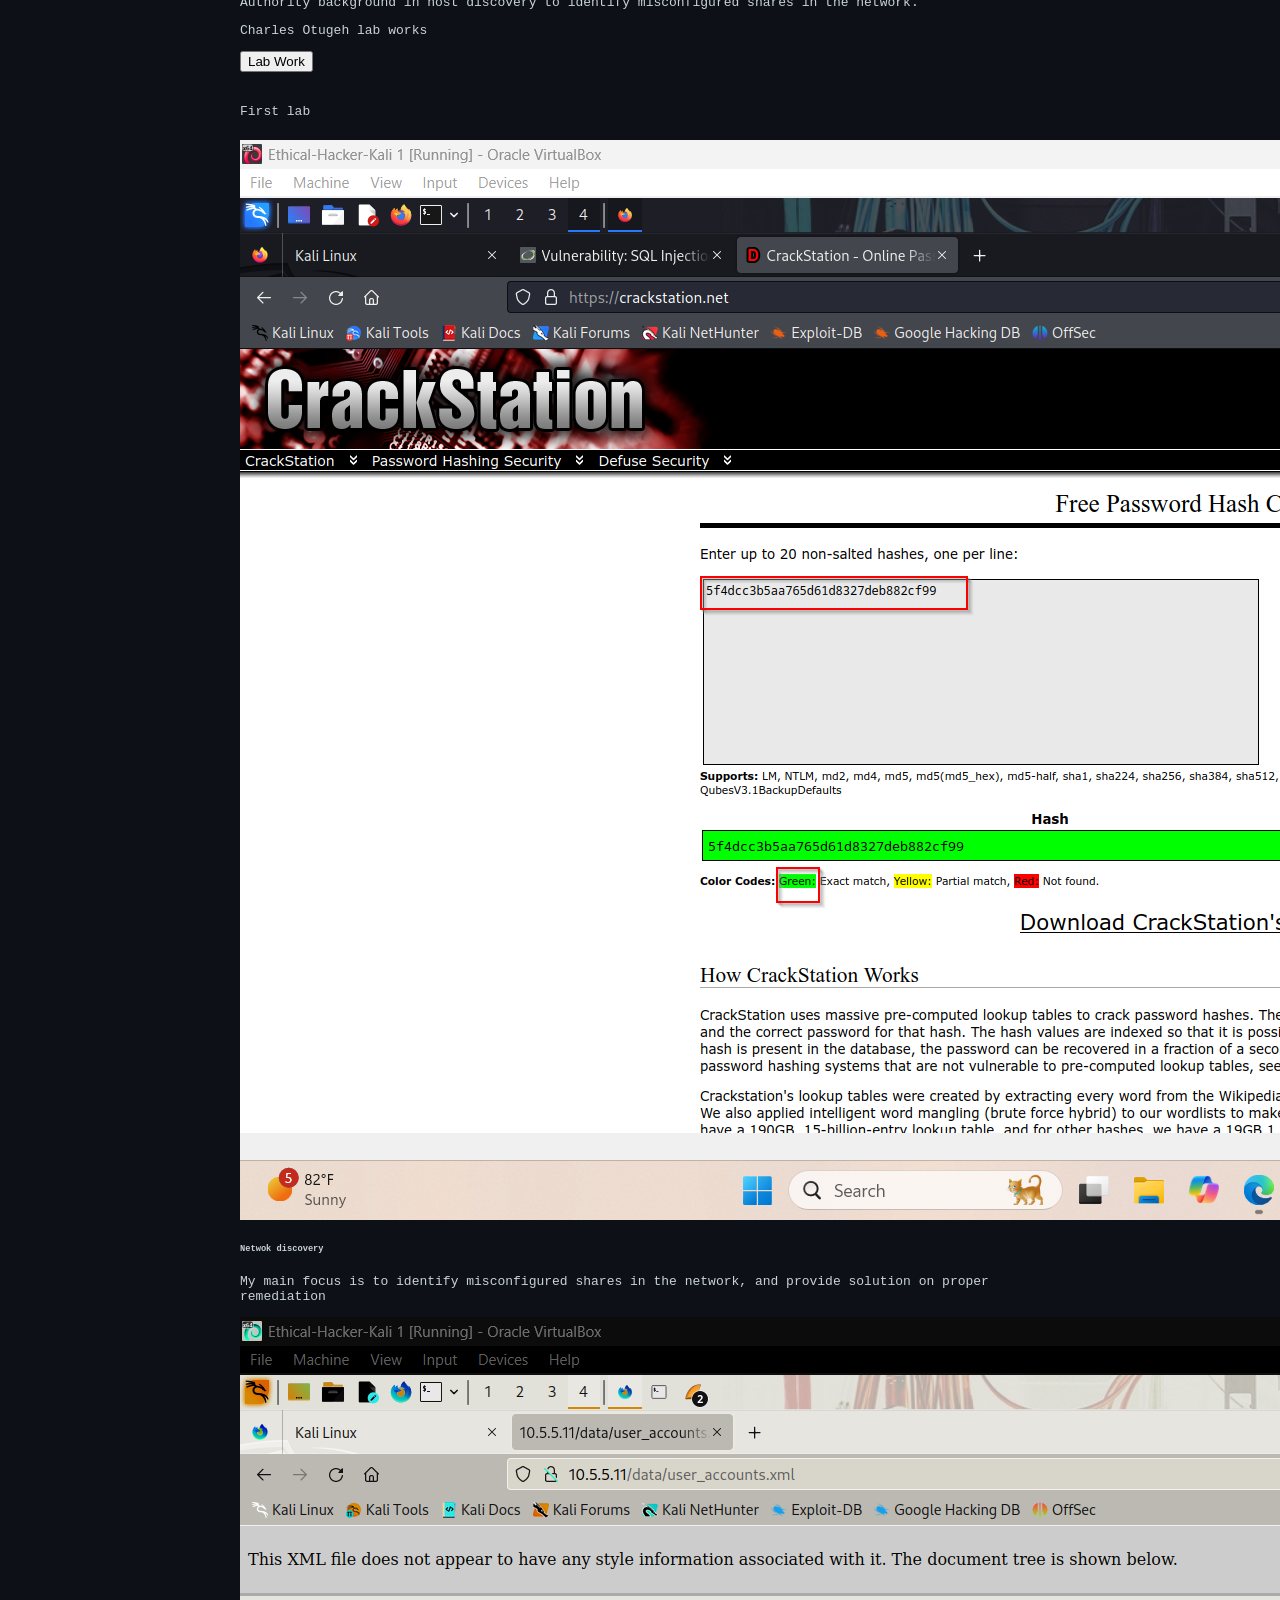
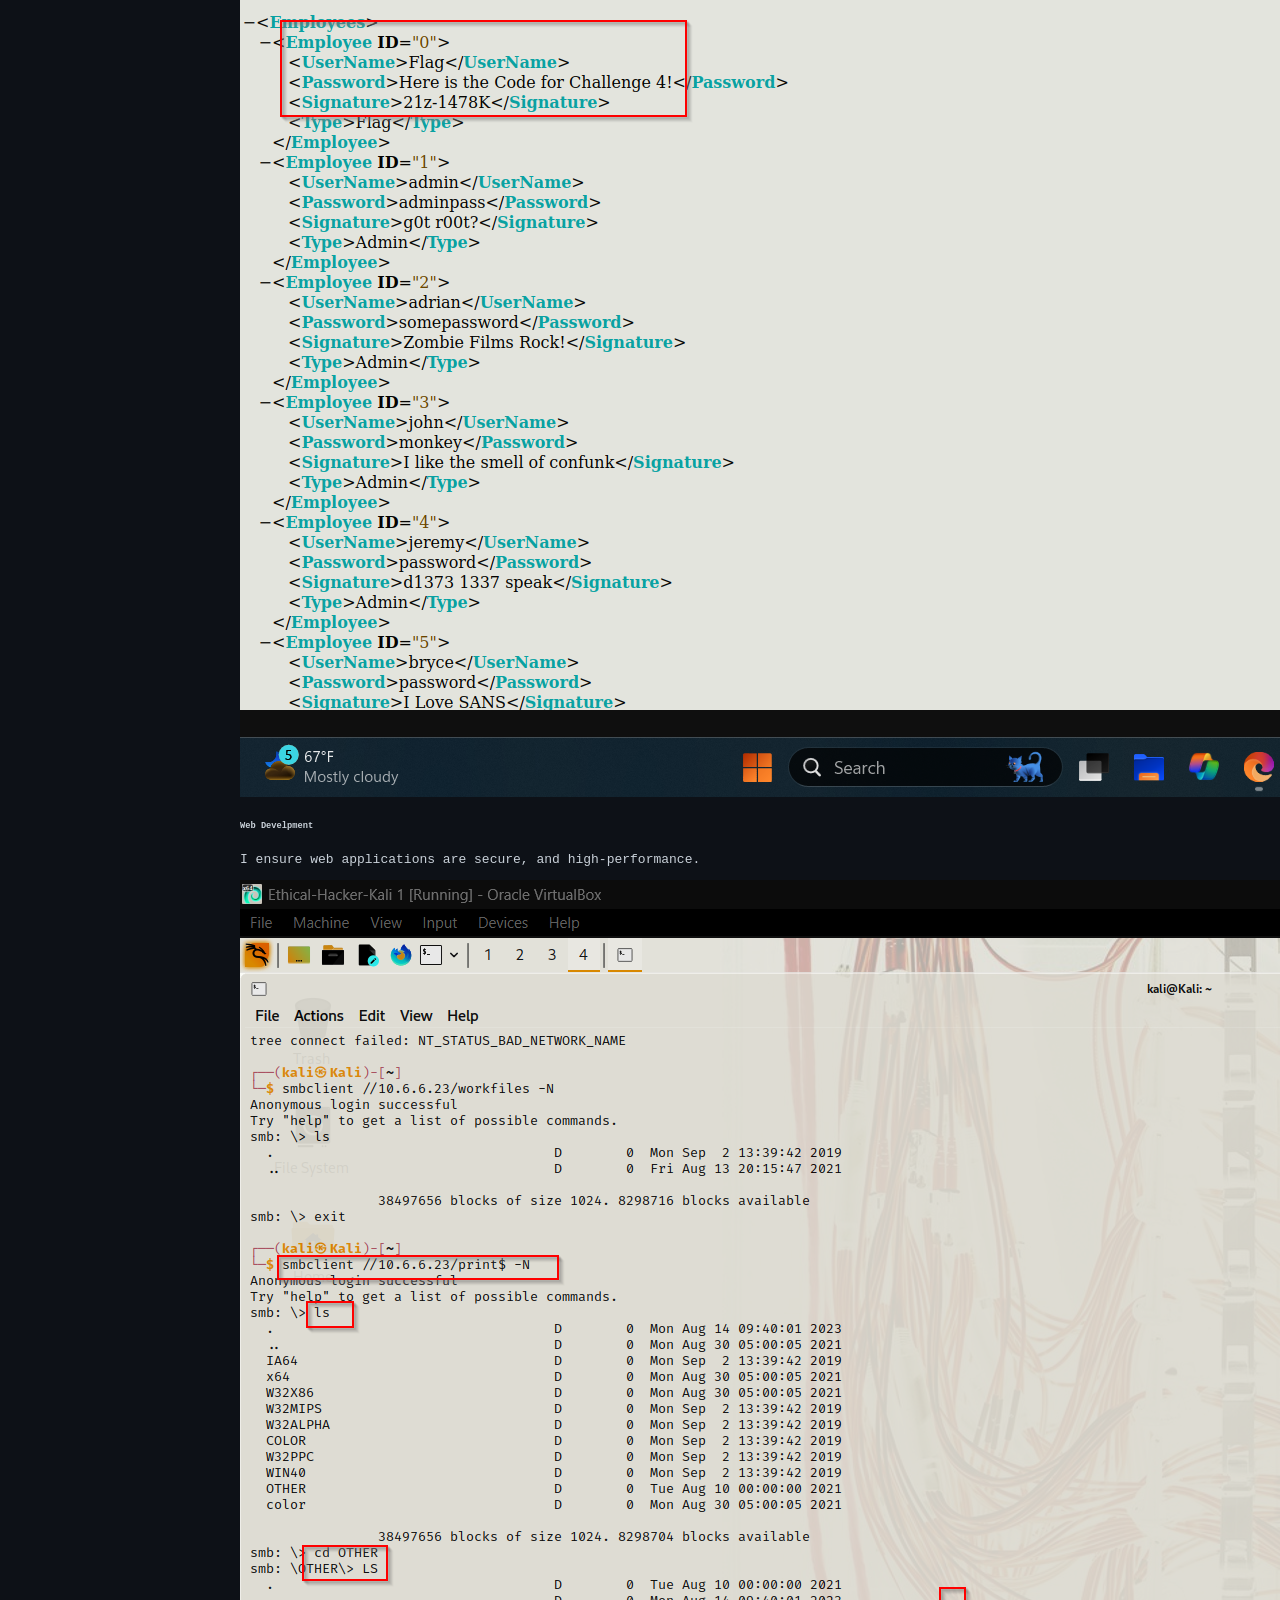
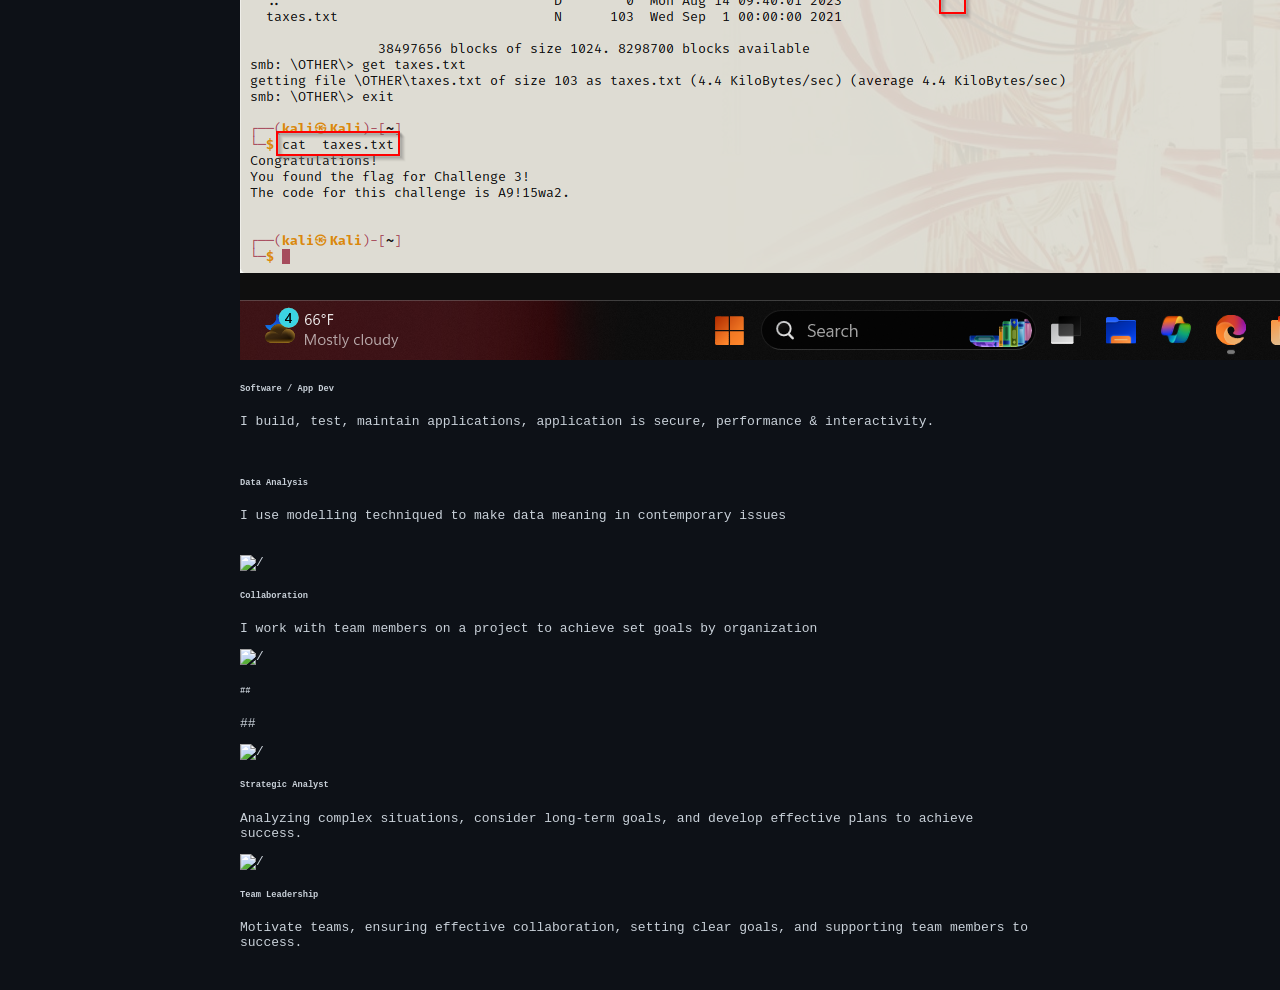
==== commit 1d556c46: "Add change on lab work" ====
--- a/index.html
+++ b/index.html
@@ -151,8 +151,8 @@
       </p>
     </section>
                 <div class="about-caption">
-                    <p class="section-subtitle"><h1>Who Am I</h1></p>
-                    <h2 class="section-title mb-3">Charles Otugeh is with professional background in IT Computer Scientist</h2>
+                    <p class="section-subtitle"><h1>Charles Otugeh is </h1></p>
+                    <h2 class="section-title mb-3">has professional background in Computer Science with hands-on expertise in ethical hacking and security analysis</h2>
                     <p>
                         I am proactive and results-driven Security  and Software Developer 
                         with extensive experience in statistical Data analysis and Innovation Management, 
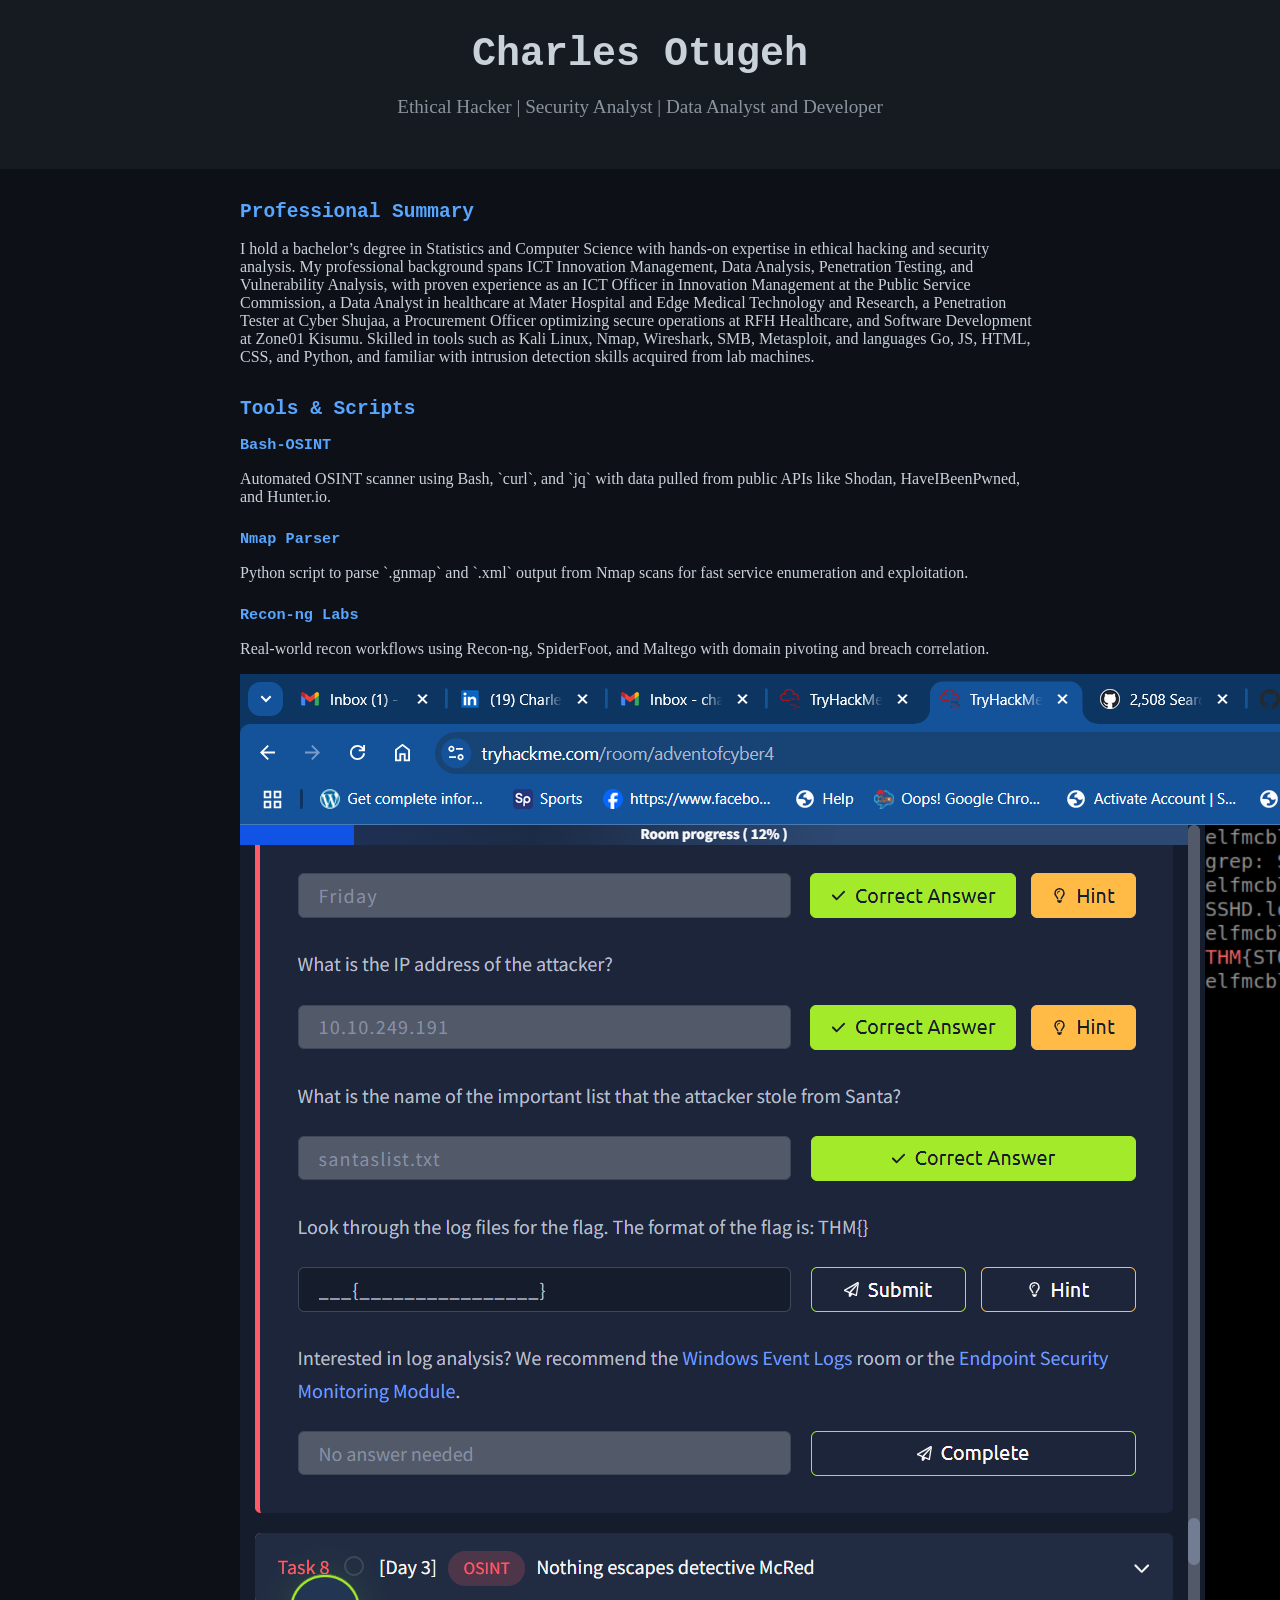
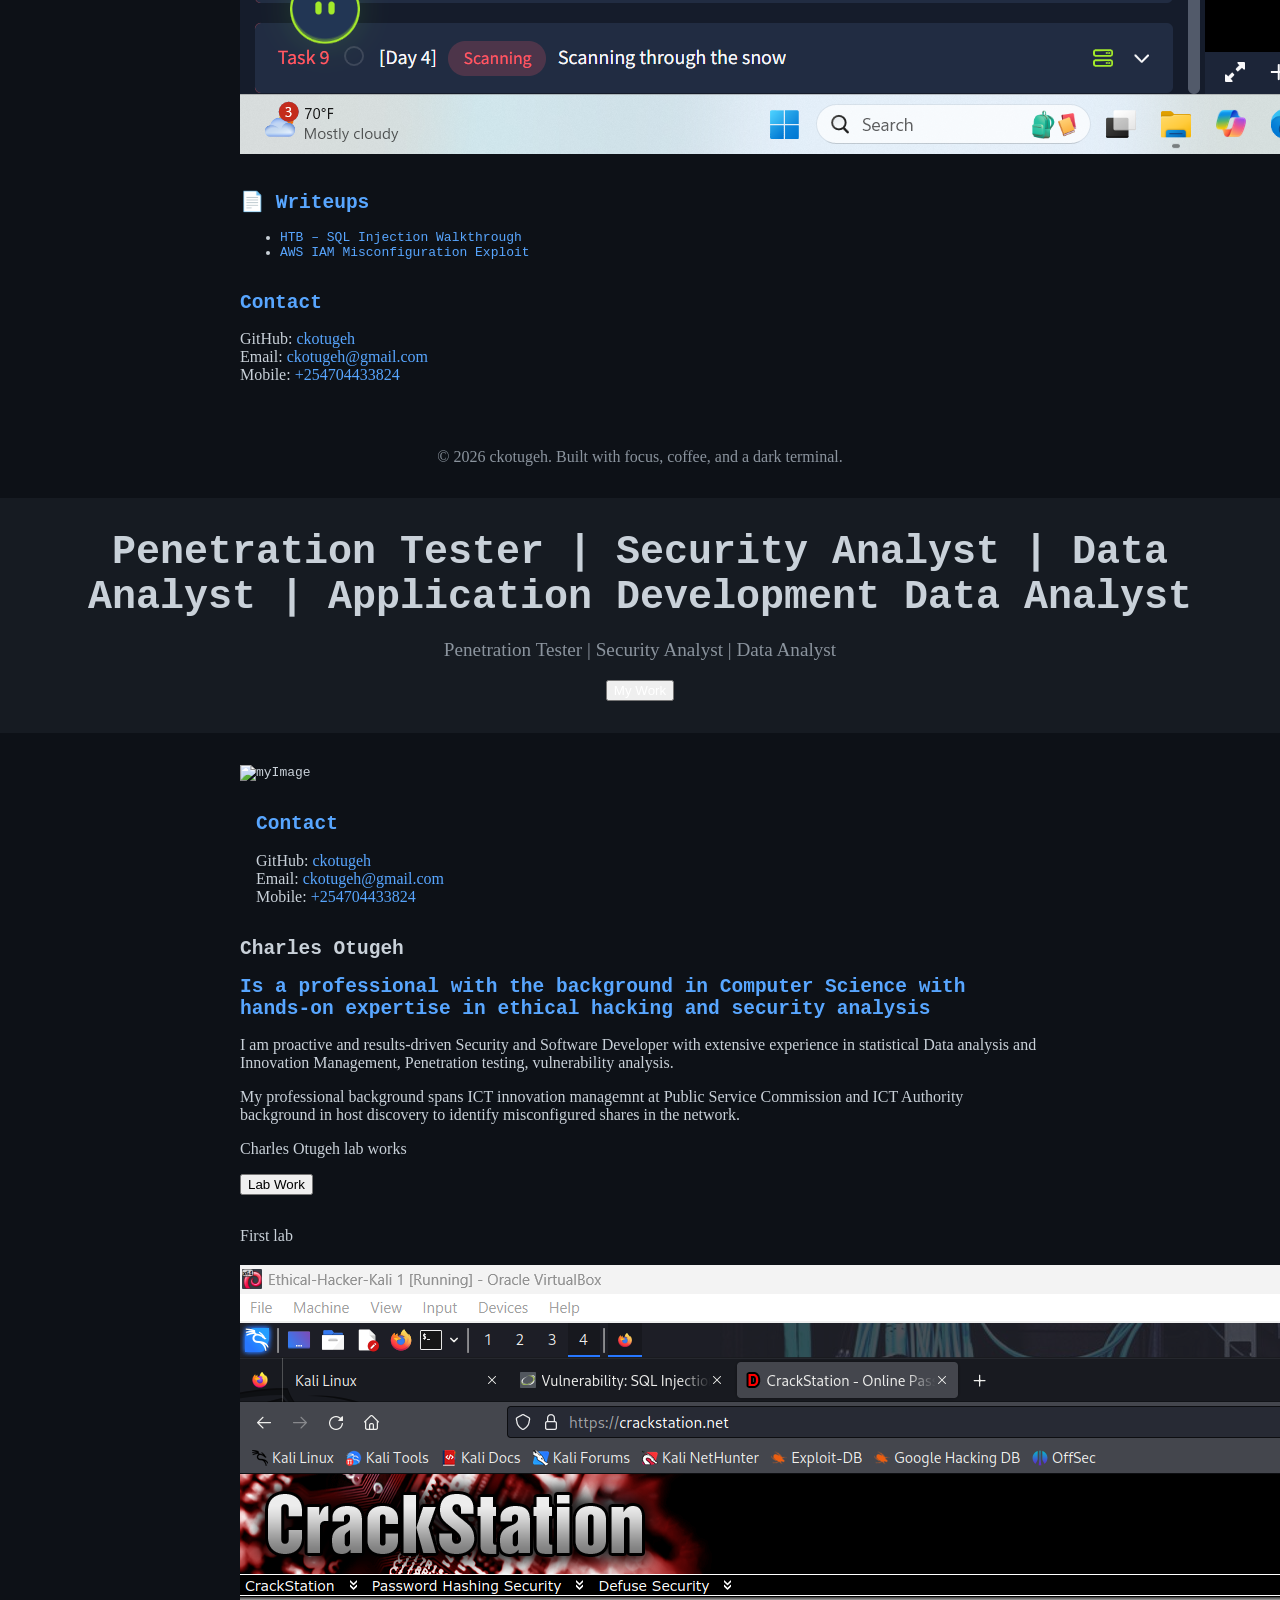
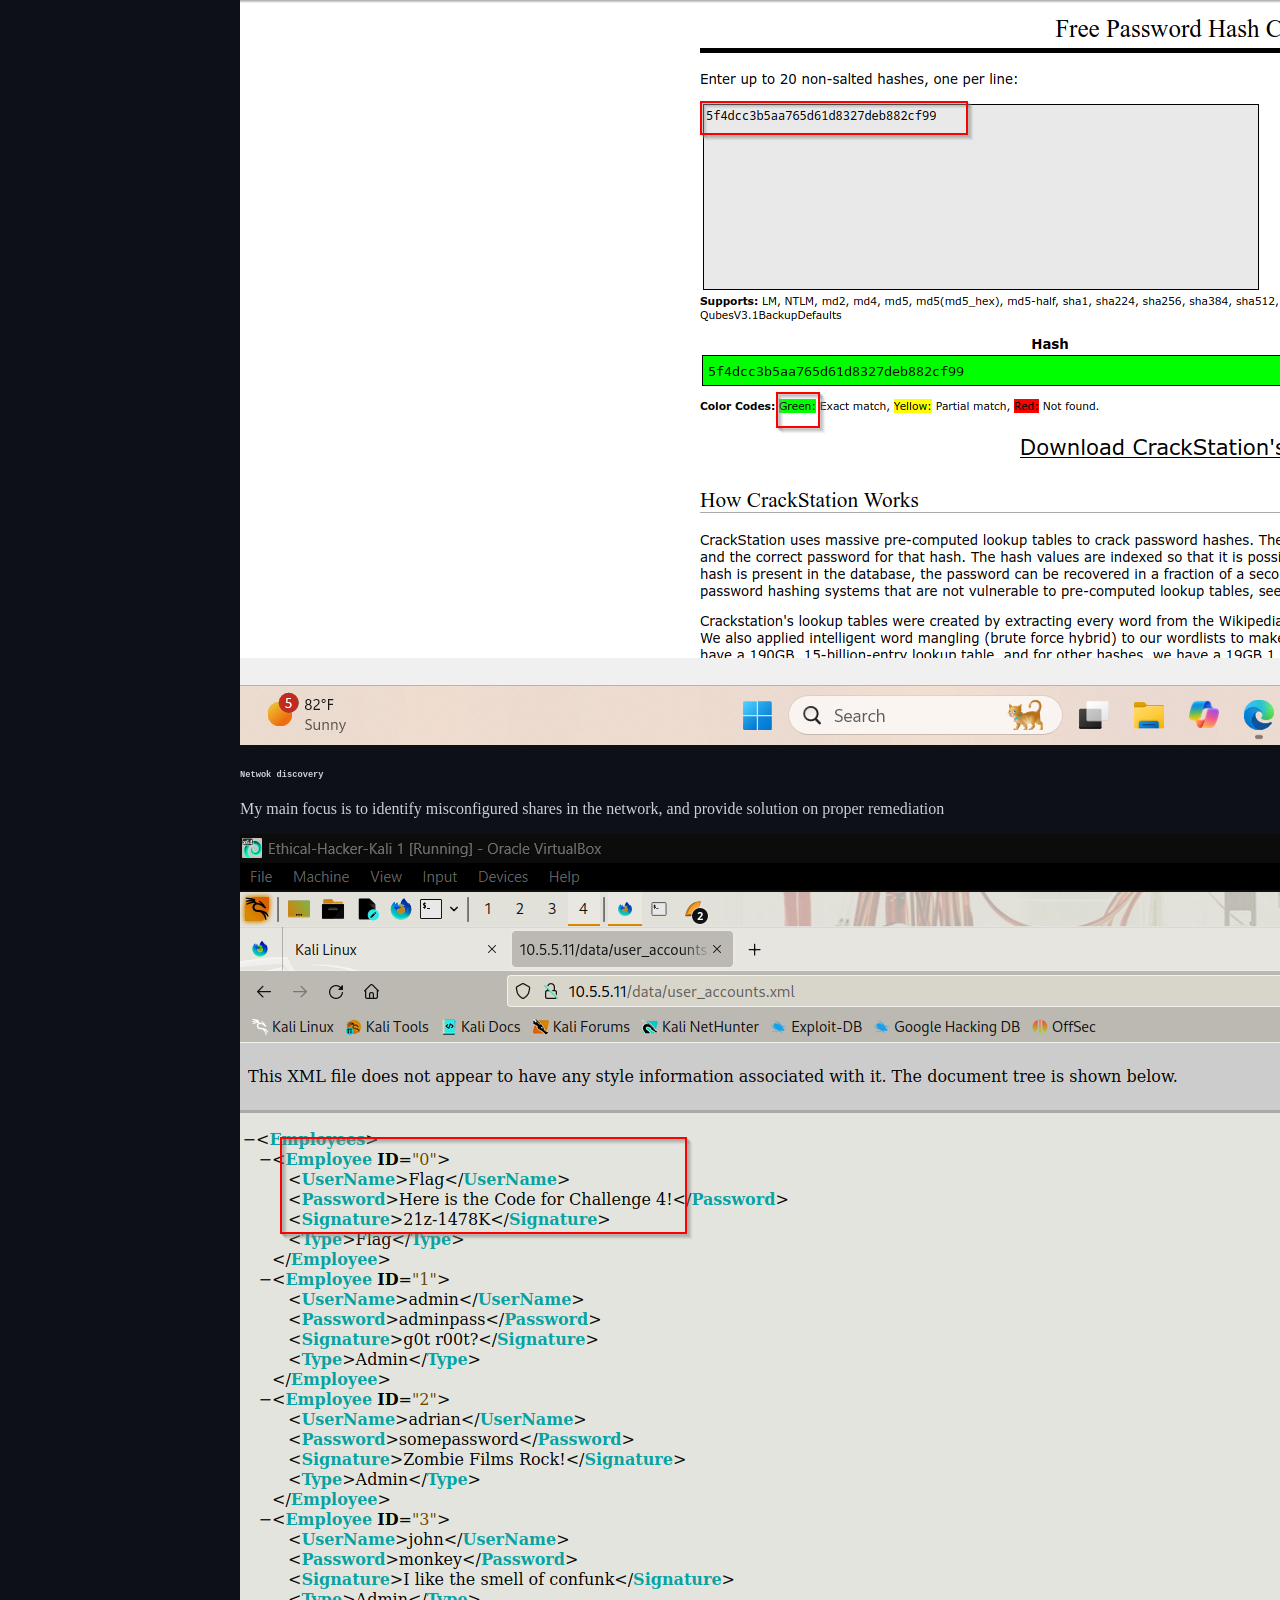
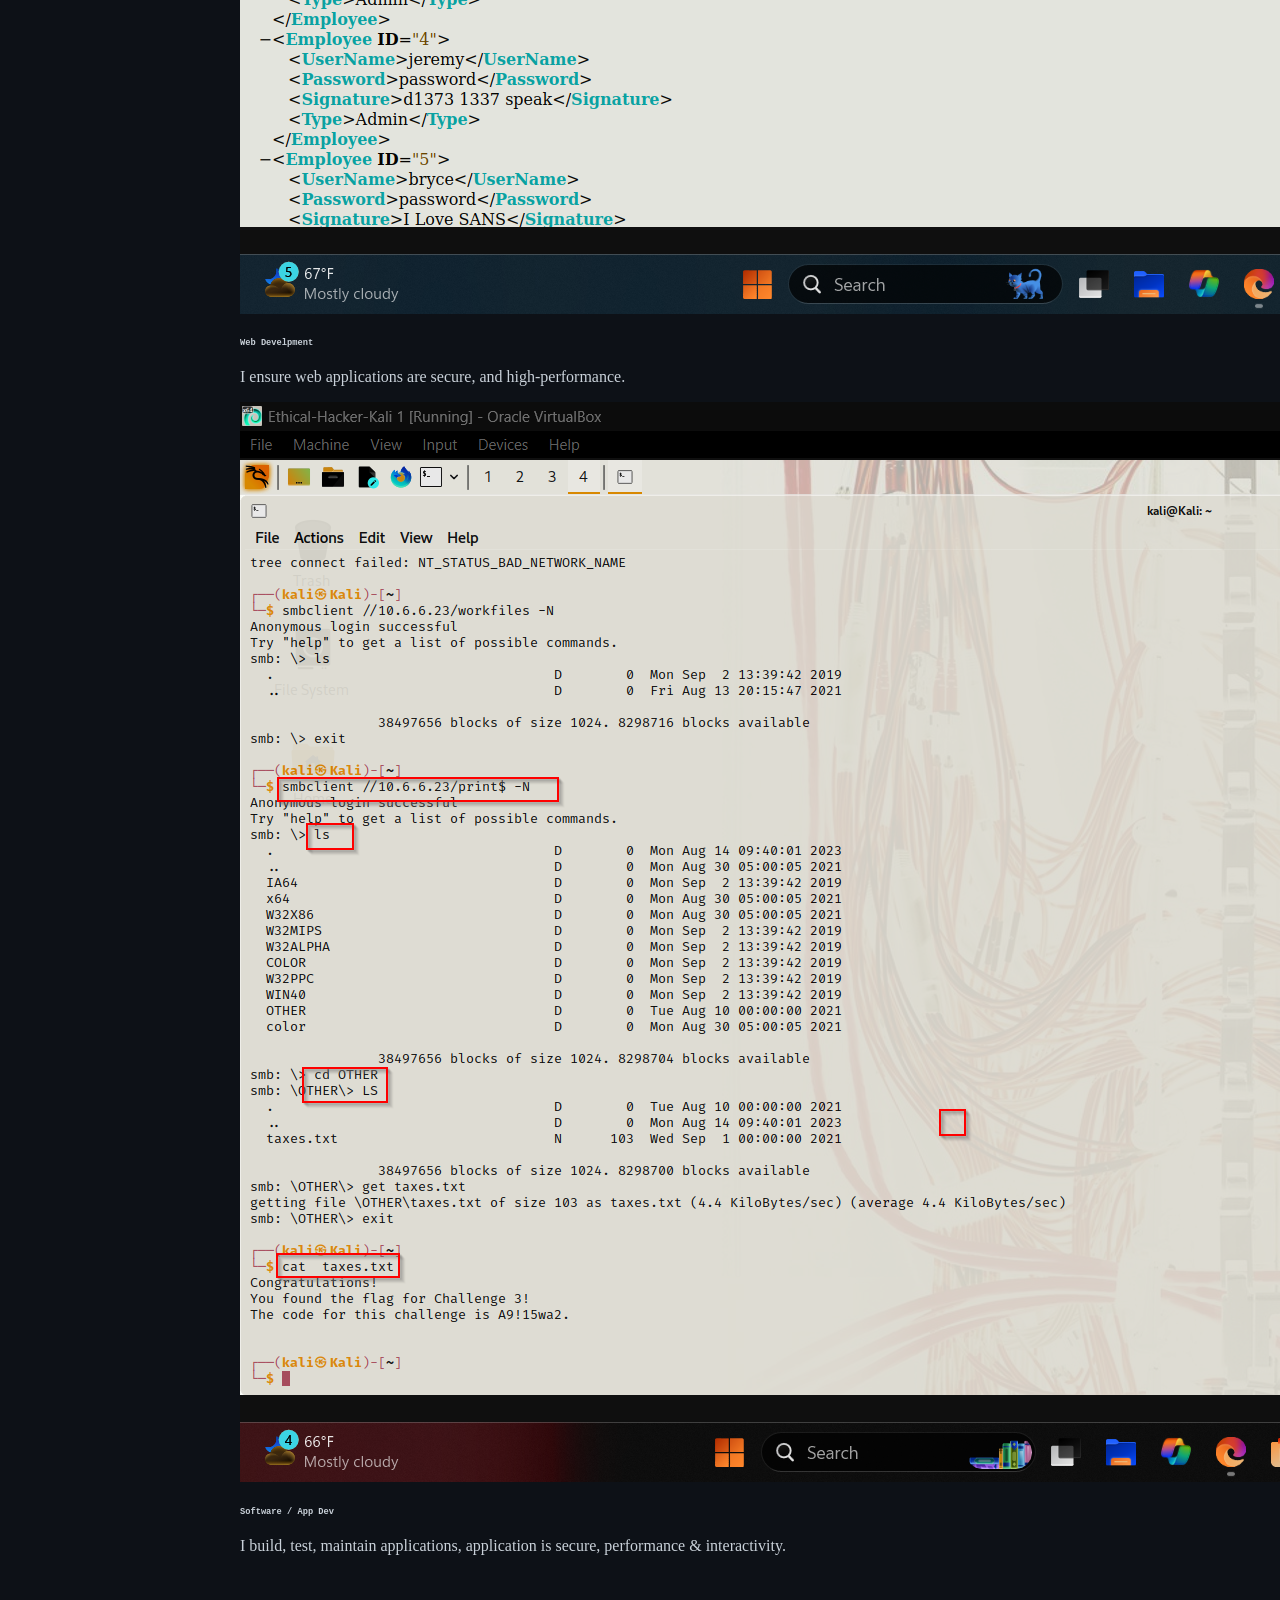
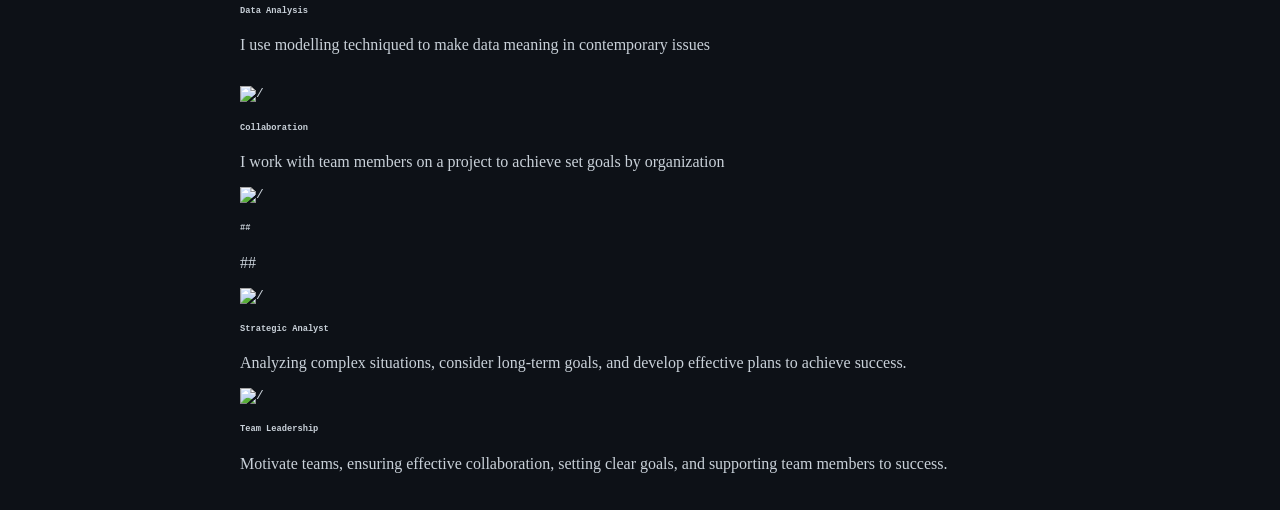
==== commit 499ed253: "Add change on lab work" ====
--- a/index.html
+++ b/index.html
@@ -16,8 +16,14 @@
   <main>
     <section>
       <h2>Professional Summary</h2>
-      <p>
-        I hold a BSc in Statistics and Computer Science with hands-on expertise in Ethical Hacking, Security Analyst tracks, penetration testing, vulnerability scanning, and remediation. My professional background spans ICT Innovation Management, Data Analysis, Penetration Testing, and vulnerability analysis, with proven experience as an ICT Officer in Innovation Management at the Public Service Commission, a Data Analyst in healthcare, a Penetration Tester at Cyber Shujaa, and a Procurement Officer optimizing secure operations at RFH Healthcare. Skilled in tools such as Kali Linux, Nmap, Wireshark, SMB, Metasploit, Gobuster, Burp Suite, among others, and familiar with intrusion detection from lab machines and IAM.
+      <p> I hold a bachelor’s degree in Statistics and Computer Science with hands-on expertise in ethical hacking
+and security analysis. My professional background spans ICT Innovation Management, Data Analysis,
+Penetration Testing, and Vulnerability Analysis, with proven experience as an ICT Officer in Innovation
+Management at the Public Service Commission, a Data Analyst in healthcare at Mater Hospital and Edge
+Medical Technology and Research, a Penetration Tester at Cyber Shujaa, a Procurement Officer
+optimizing secure operations at RFH Healthcare, and Software Development at Zone01 Kisumu. Skilled in
+tools such as Kali Linux, Nmap, Wireshark, SMB, Metasploit, and languages Go, JS, HTML, CSS, and
+Python, and familiar with intrusion detection skills acquired from lab machines.
       </p>
     </section>
 
@@ -37,6 +43,7 @@
       <div class="project">
         <h3><a href="https://github.com/ckotugeh/recon-lab" target="_blank">Recon-ng Labs</a></h3>
         <p>Real-world recon workflows using Recon-ng, SpiderFoot, and Maltego with domain pivoting and breach correlation.</p>
+        <img src="img/grep i 'THM' SSHD.log.png" alt="THM">
       </div>
     </section>
 
@@ -68,55 +75,7 @@
   </footer>
 
 
-<head>
-    <meta charset="utf-8">
-    <meta name="viewport" content="width=device-width, initial-scale=1, shrink-to-fit=no">
-    <meta name="description" content="Website Designer in Kenya.">
-    <meta name="author" content="Charles Otugeh">
-    <title>Network Discovery</title>
-    <link rel="icon" type="image/x-icon" href="assets/imgs/favicon.ico">
-    font icons 
-    <link rel="stylesheet" href="assets/vendors/themify-icons/css/themify-icons.css">
-     Bootstrap + main styles 
-    <link rel="stylesheet" href="assets/css/style.css">
-</head> 
-
 <body data-spy="scroll" data-target=".navbar" data-offset="40" id="home">
-
-    <!-- Page Navbar -->
-    <!-- <nav class="custom-navbar" data-spy="affix" data-offset-top="20">
-        <div class="container">
-            <a class="logo" href="index.html">SCKOT</a>
-            <ul class="nav">
-                <li class="item">
-                    <a class="link" href="#home">Home</a>
-                </li>
-                <li class="item">
-                    <a class="link" href="#about">About</a>
-                </li>
-                <li class="item">
-                    <a class="link" href="#portfolio">Portfolio</a>
-                </li>
-                <li class="item">
-                    <a class="link" href="#testmonial">Testimonial</a>
-                </li>
-                <li class="item">
-                    <a class="link" href="#blog">Blog</a>
-                </li>
-                <li class="item">
-                    <a class="link" href="#contact">Contact</a>
-                </li>
-                <li class="item ml-md-3">
-                    <a href="assets/T.pdf" target="_blank" class="btn btn-primary">docs</a>
-                </li>
-            </ul>
-            <a href="javascript:void(0)" id="nav-toggle" class="hamburger hamburger--elastic">
-                <div class="hamburger-box">
-                    <div class="hamburger-inner"></div>
-                </div>
-            </a>
-        </div>
-    </nav>End of Page Navbar -->
 
     <!-- page header -->
     <header id="home" class="header">
@@ -151,8 +110,8 @@
       </p>
     </section>
                 <div class="about-caption">
-                    <p class="section-subtitle"><h1>Charles Otugeh is </h1></p>
-                    <h2 class="section-title mb-3">has professional background in Computer Science with hands-on expertise in ethical hacking and security analysis</h2>
+                    <p class="section-subtitle"><h1>Charles Otugeh  </h1></p>
+                    <h2 class="section-title mb-3">Is a professional with the background in Computer Science with hands-on expertise in ethical hacking and security analysis</h2>
                     <p>
                         I am proactive and results-driven Security  and Software Developer 
                         with extensive experience in statistical Data analysis and Innovation Management, 
--- a/css/styles.css
+++ b/css/styles.css
@@ -50,4 +50,11 @@
       padding: 1rem;
       font-size: 0.9rem;
       color: #8b949e;
+    }
+    p{
+      font-family: 'Times New Roman', Times, serif;
+      font-size: medium;
+    }
+    p:hover{
+      color: bisque;
     }
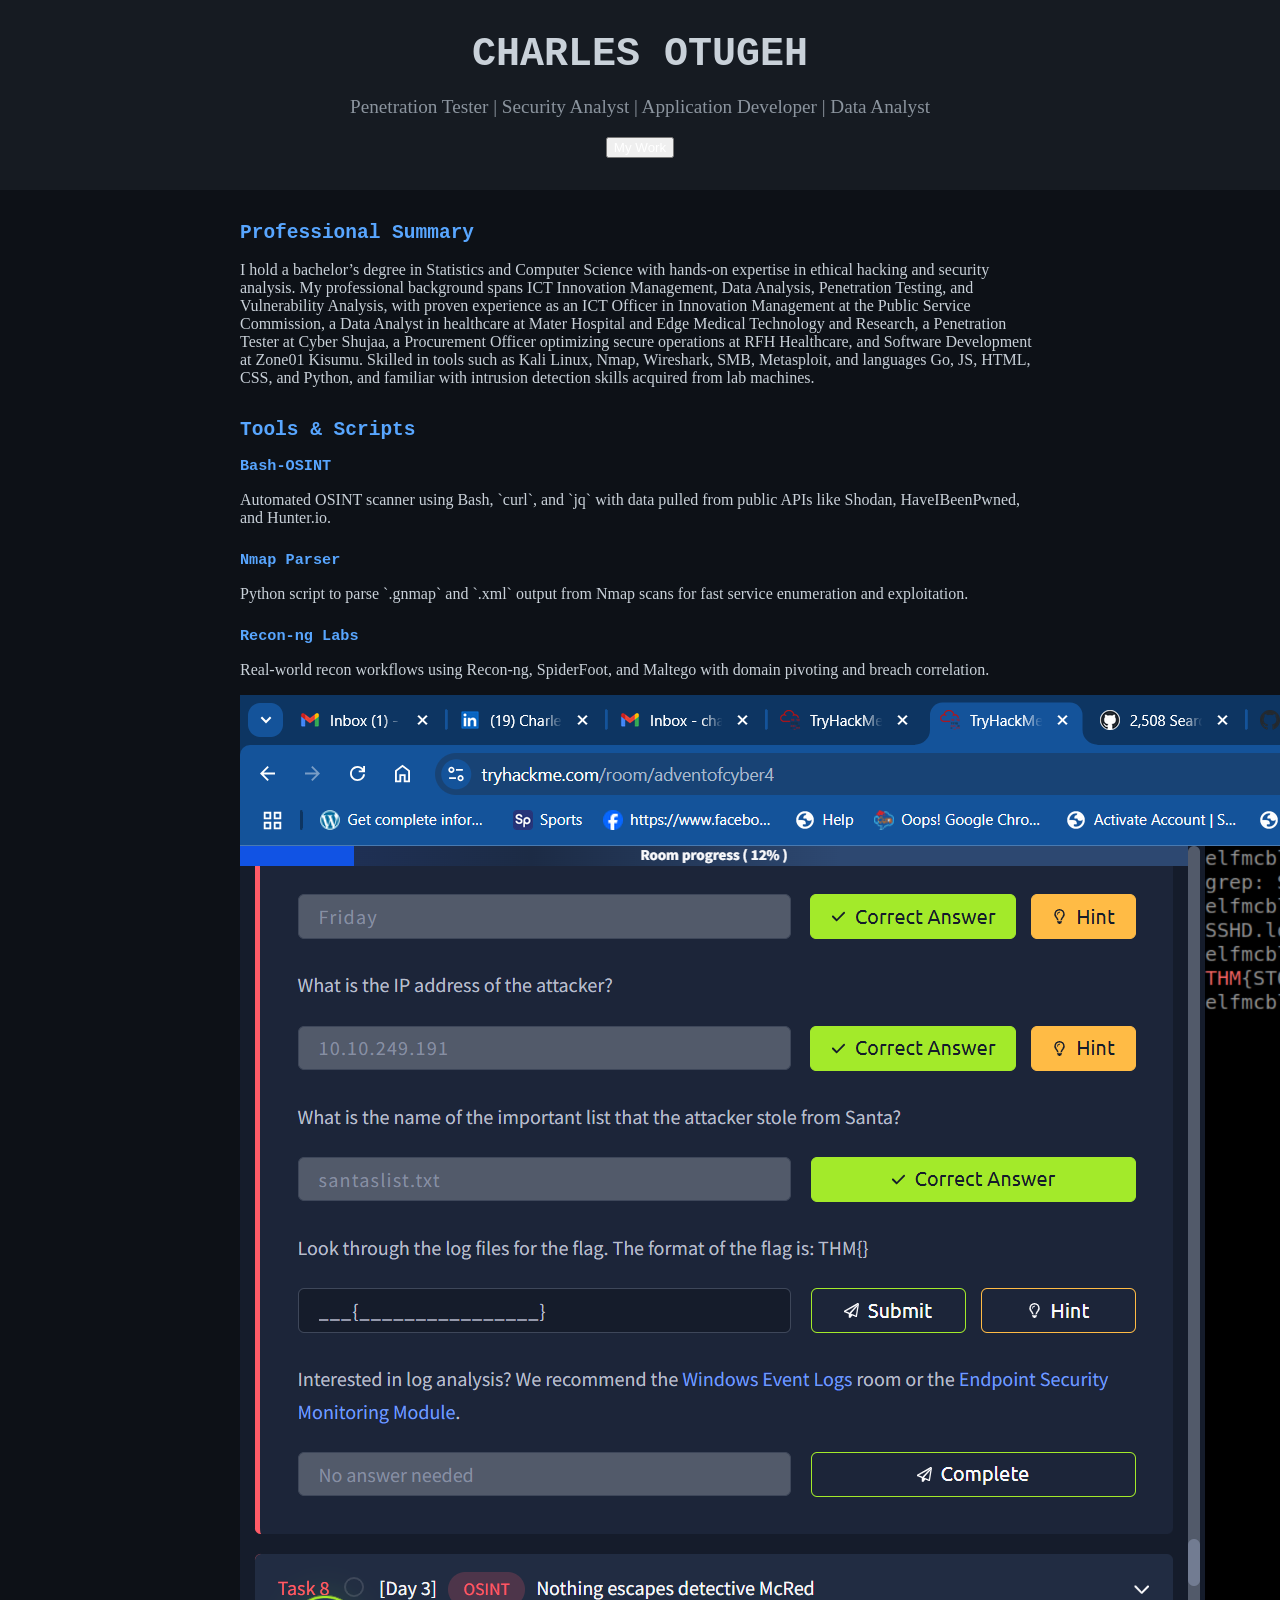
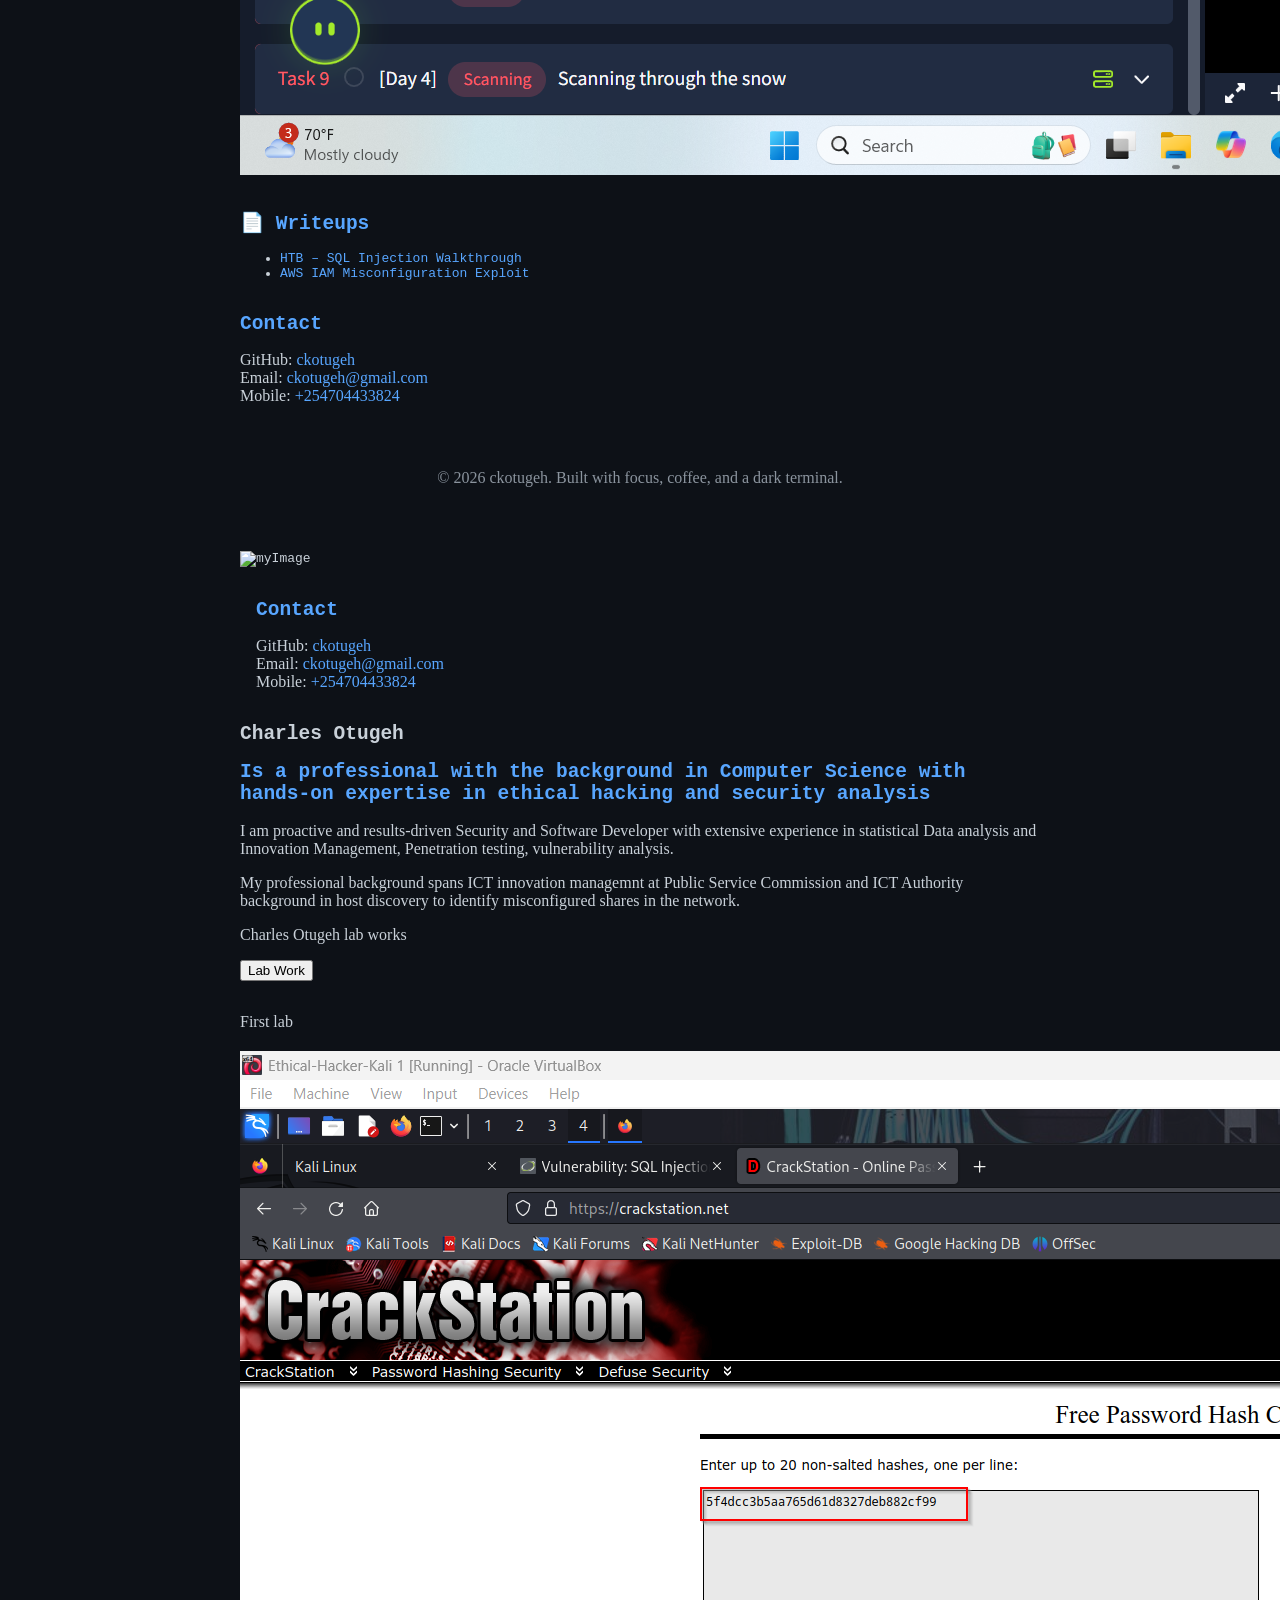
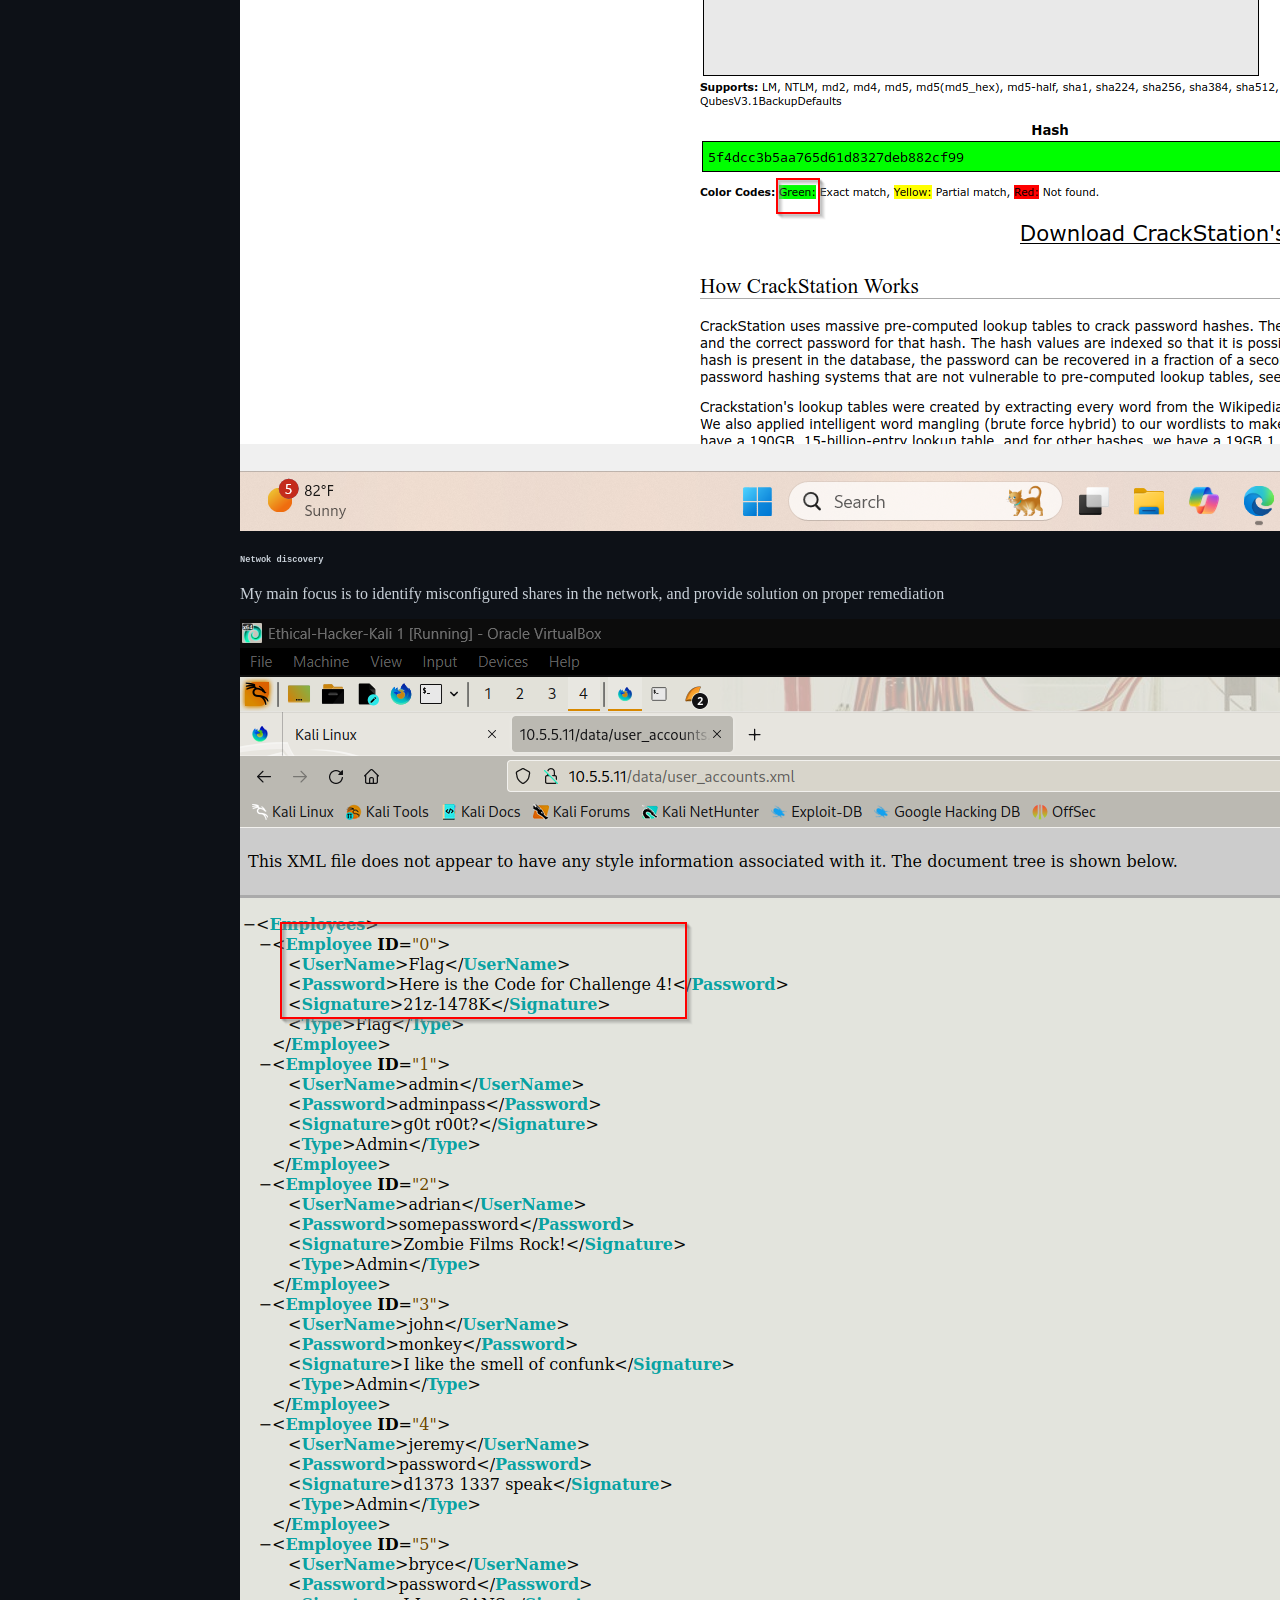
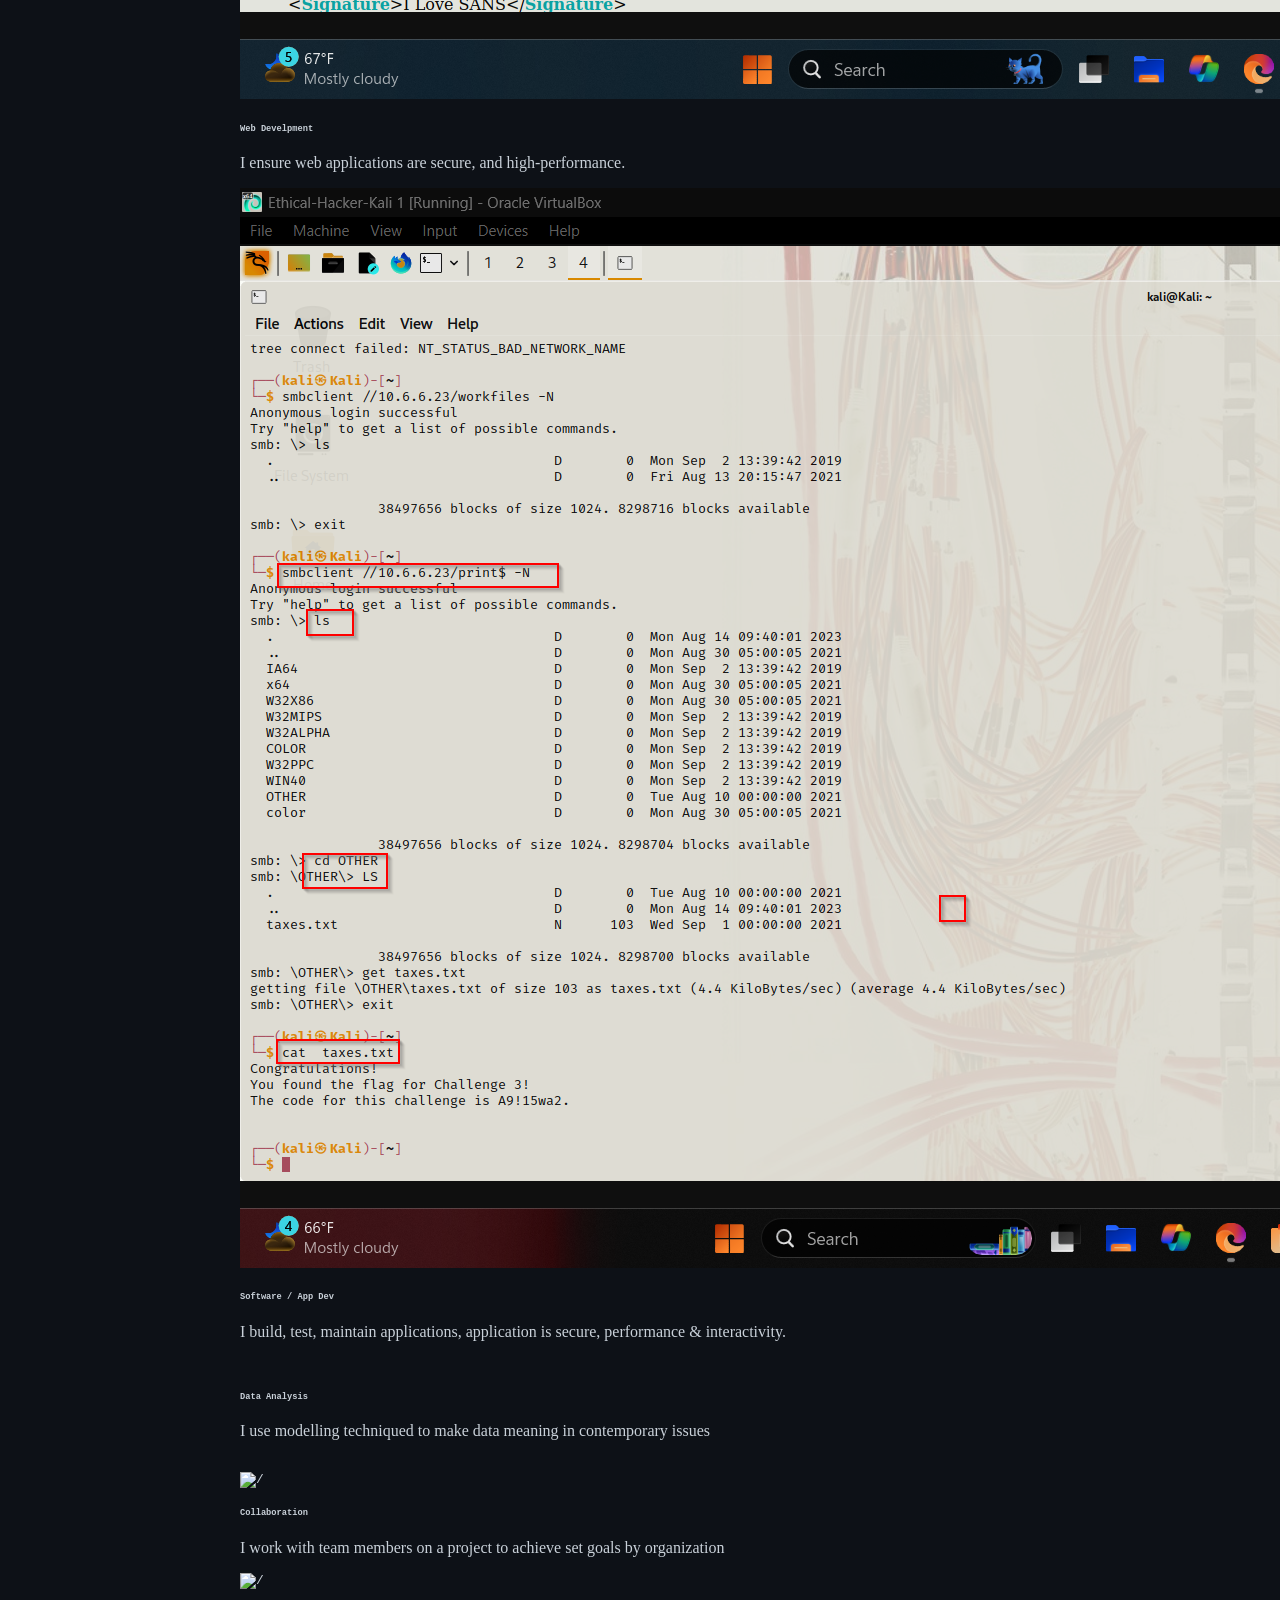
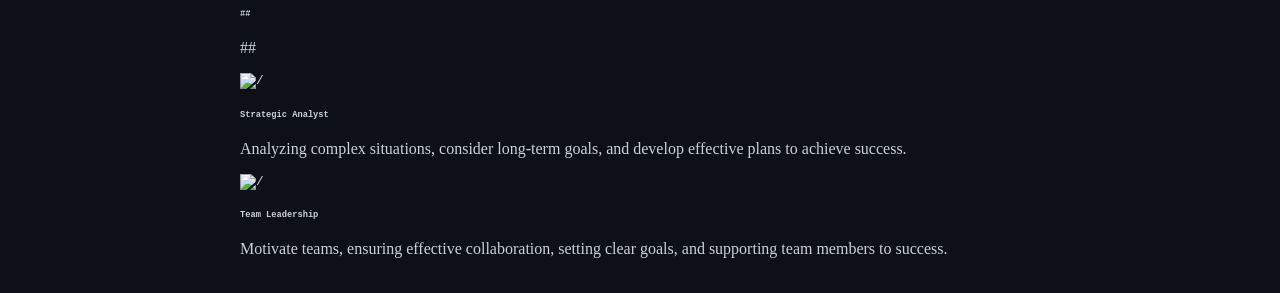
==== commit e7742b23: "Add change on lab work" ====
--- a/index.html
+++ b/index.html
@@ -7,10 +7,19 @@
   <link rel="stylesheet" href="css/styles.css">
 </head>
 <body>
-
-  <header>
-    <h1>Charles Otugeh</h1>
-    <p>Ethical Hacker | Security Analyst | Data Analyst and Developer</p>
+    
+    <header id="home" class="header">
+        <div class="overlay"></div>
+        <div class="header-content container">
+
+            <h1 class="header-title">
+                <h1>CHARLES  OTUGEH</h1>
+                <P><span class="up">Penetration Tester | Security Analyst | Application Developer | Data Analyst</span></P>
+            
+            </h1>
+            <button class="btn btn-primary"><a href="#service" style="color: white;">My Work</a></button>
+        </div>
+    </header>
   </header>
 
   <main>
@@ -77,19 +86,7 @@
 
 <body data-spy="scroll" data-target=".navbar" data-offset="40" id="home">
 
-    <!-- page header -->
-    <header id="home" class="header">
-        <div class="overlay"></div>
-        <div class="header-content container">
-            <h1 class="header-title">
-                <span class="up">Penetration Tester | Security Analyst | Data Analyst | Application Development</span>
-                <span class="down">Data Analyst</span>
-            </h1>
-            <p class="header-subtitle">Penetration Tester | Security Analyst | Data Analyst</p>
-
-            <button class="btn btn-primary"><a href="#service" style="color: white;">My Work</a></button>
-        </div>
-    </header><!-- end of page header -->
+   
 
     <!-- about section -->
     <section class="section pt-0" id="about">
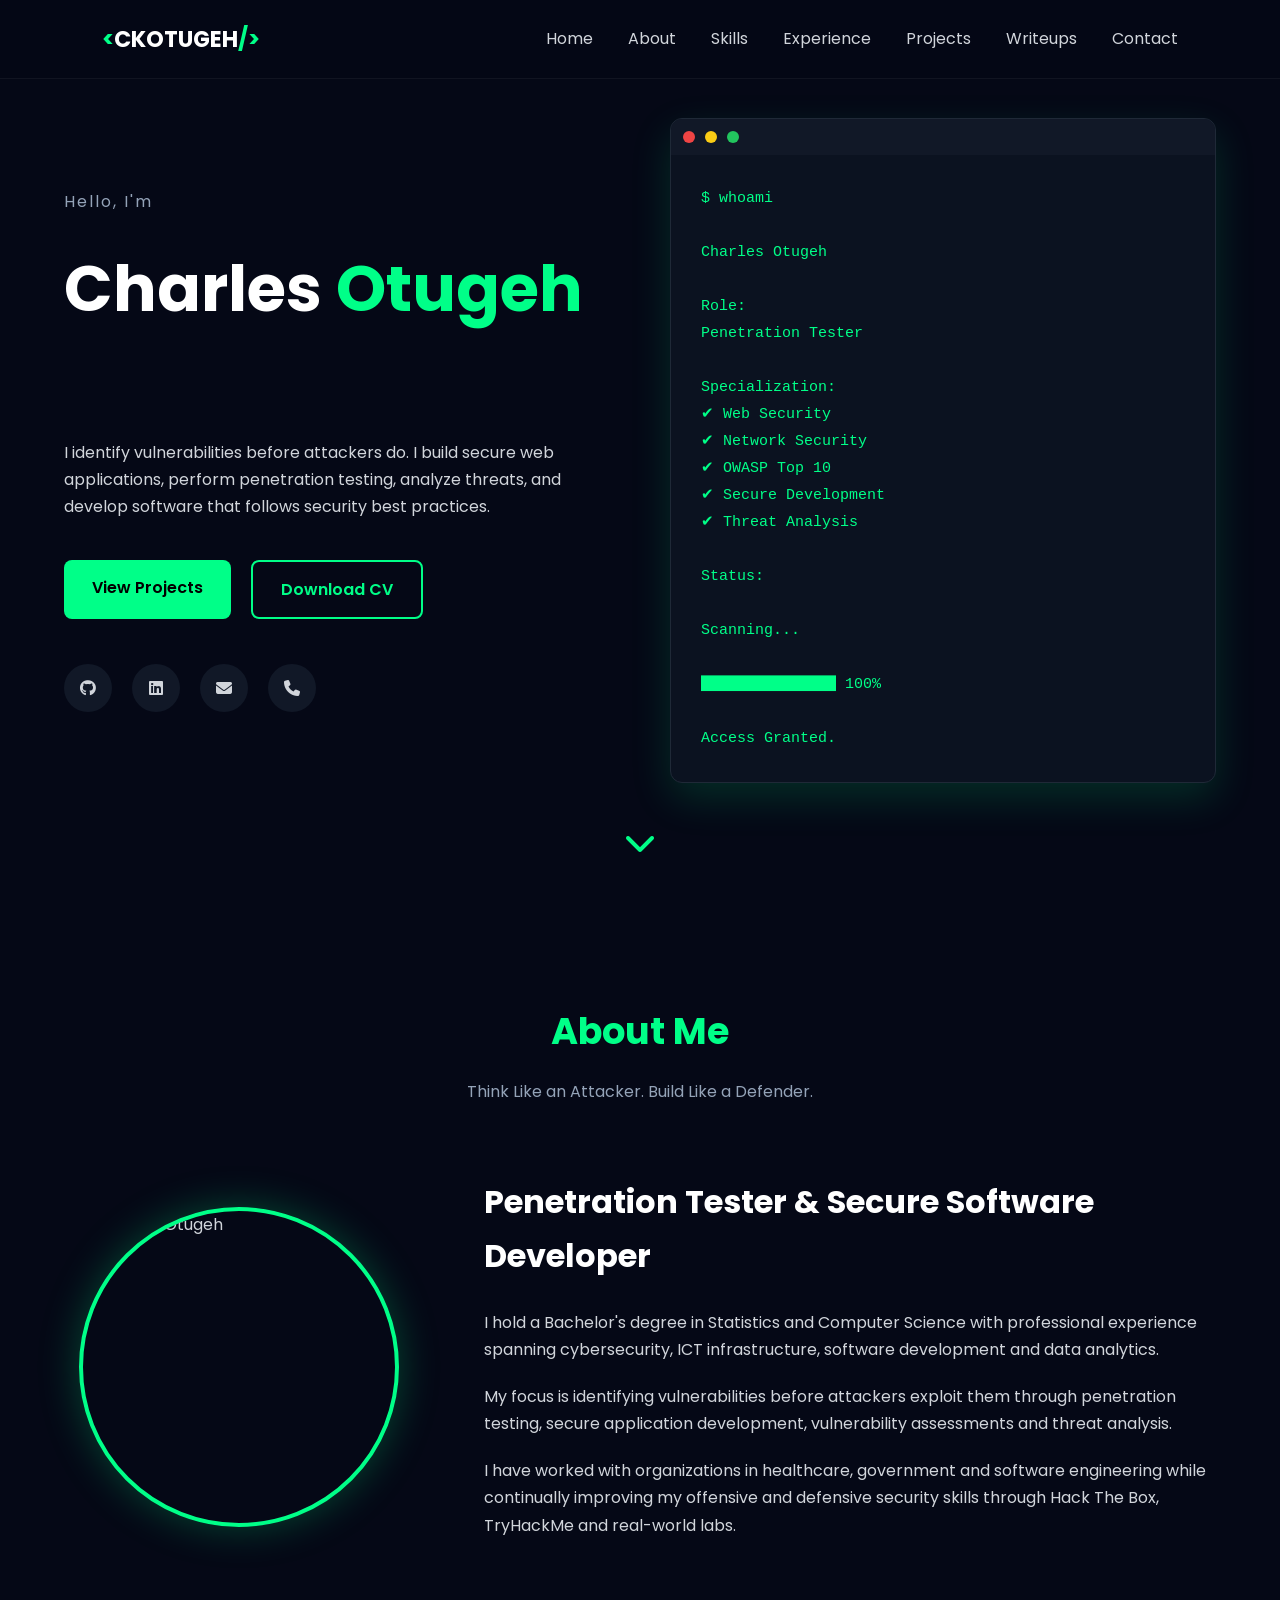
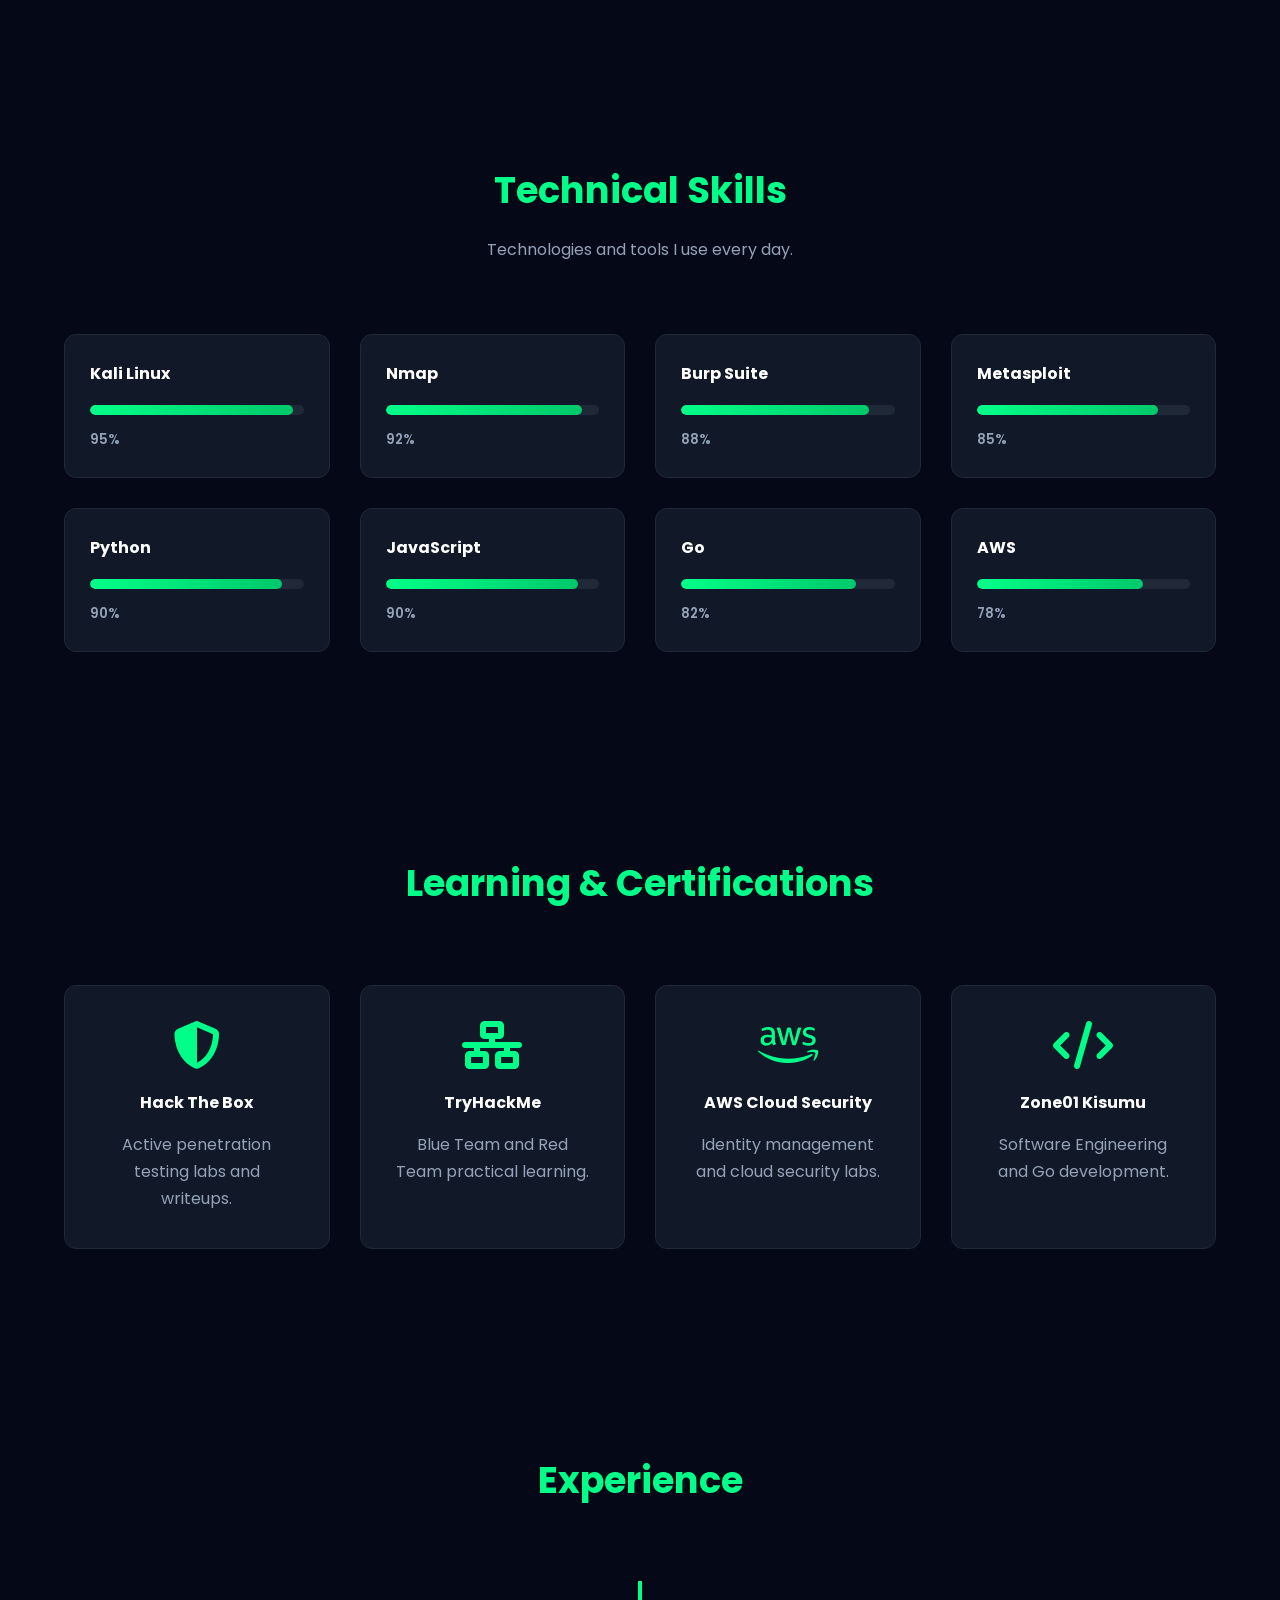
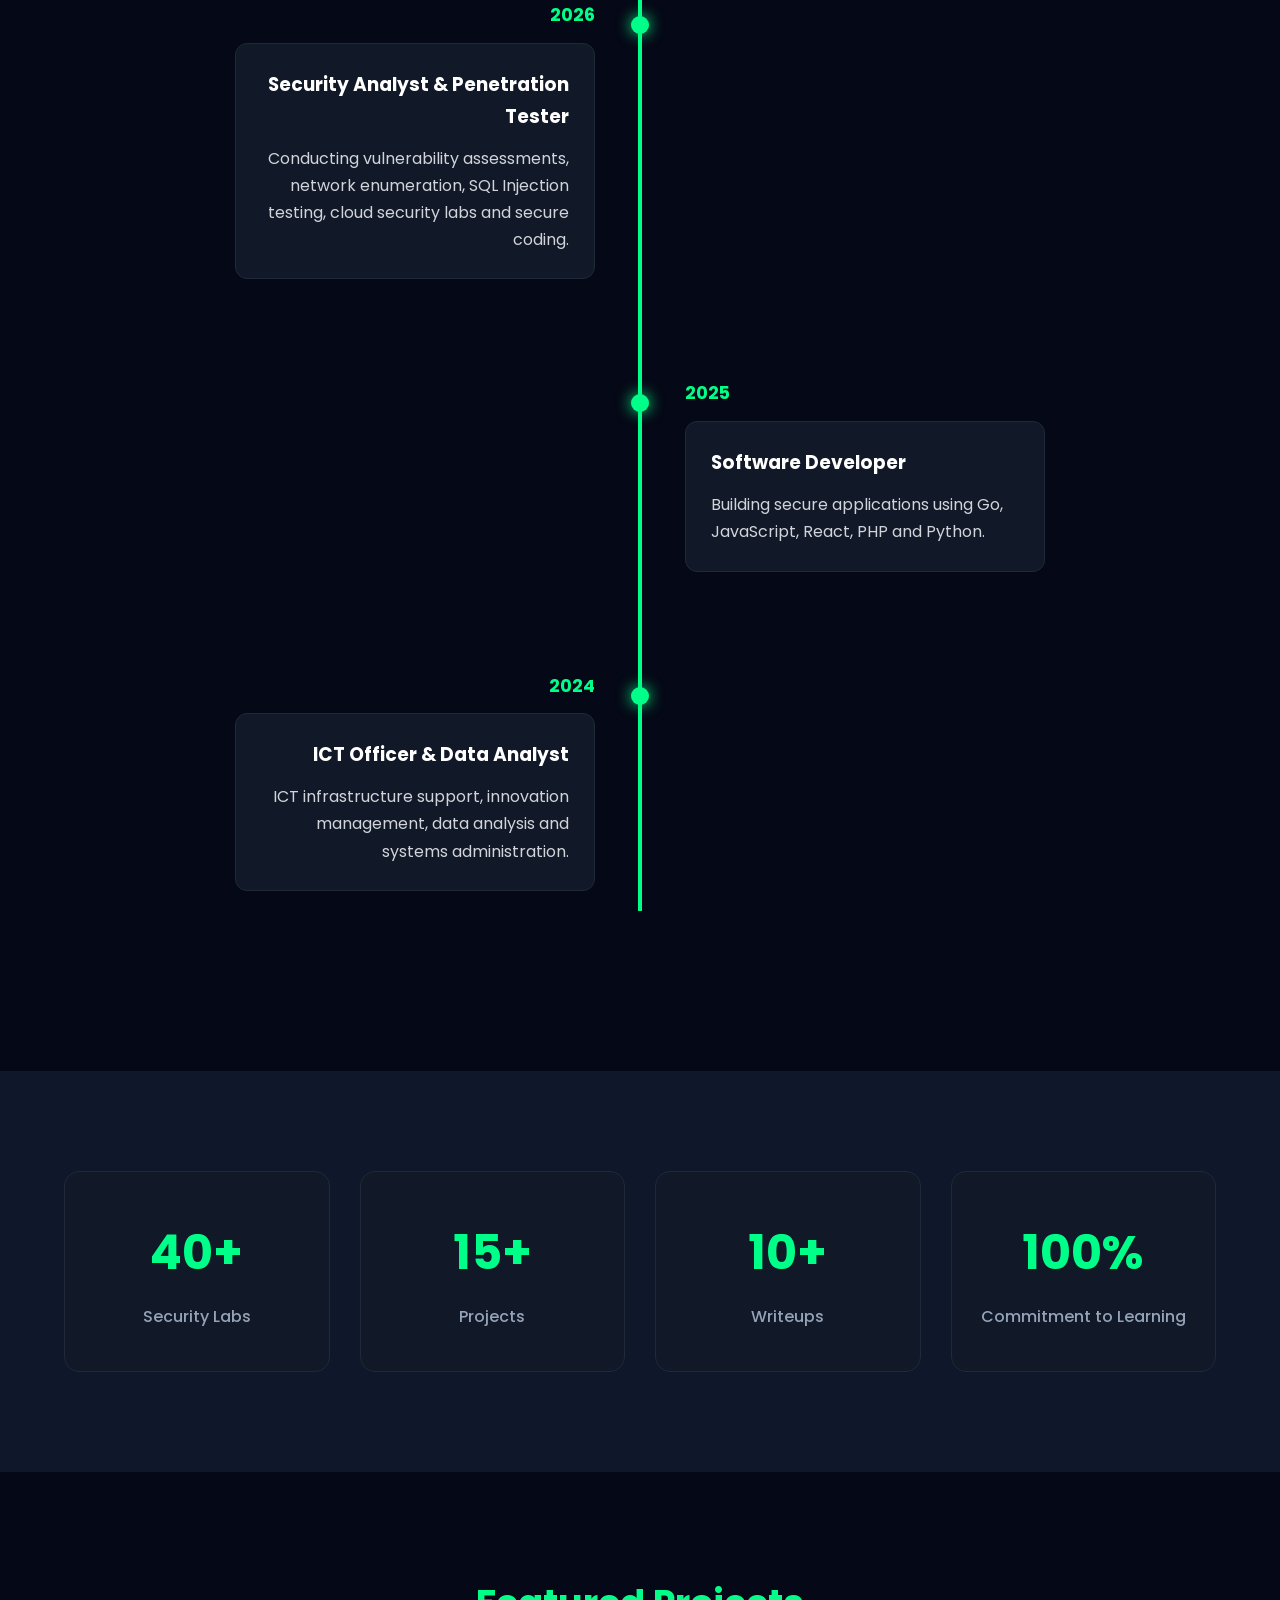
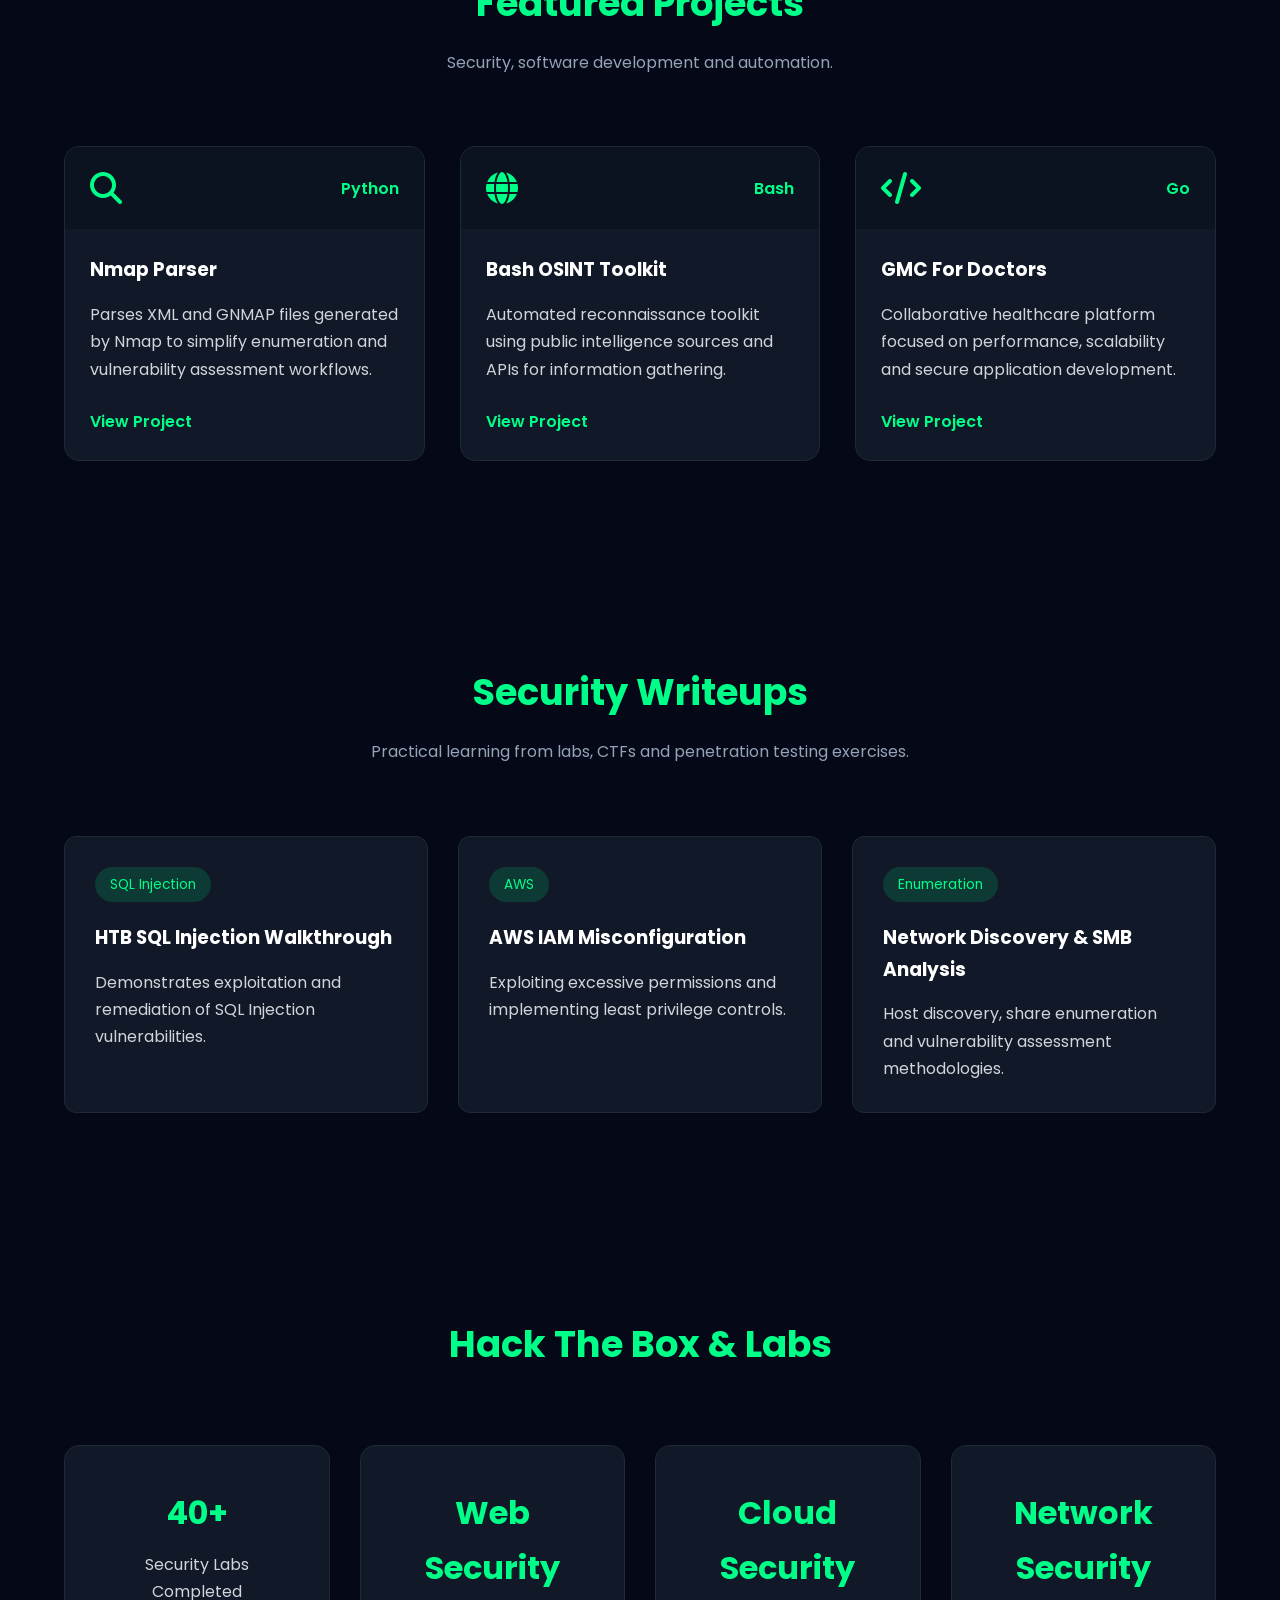
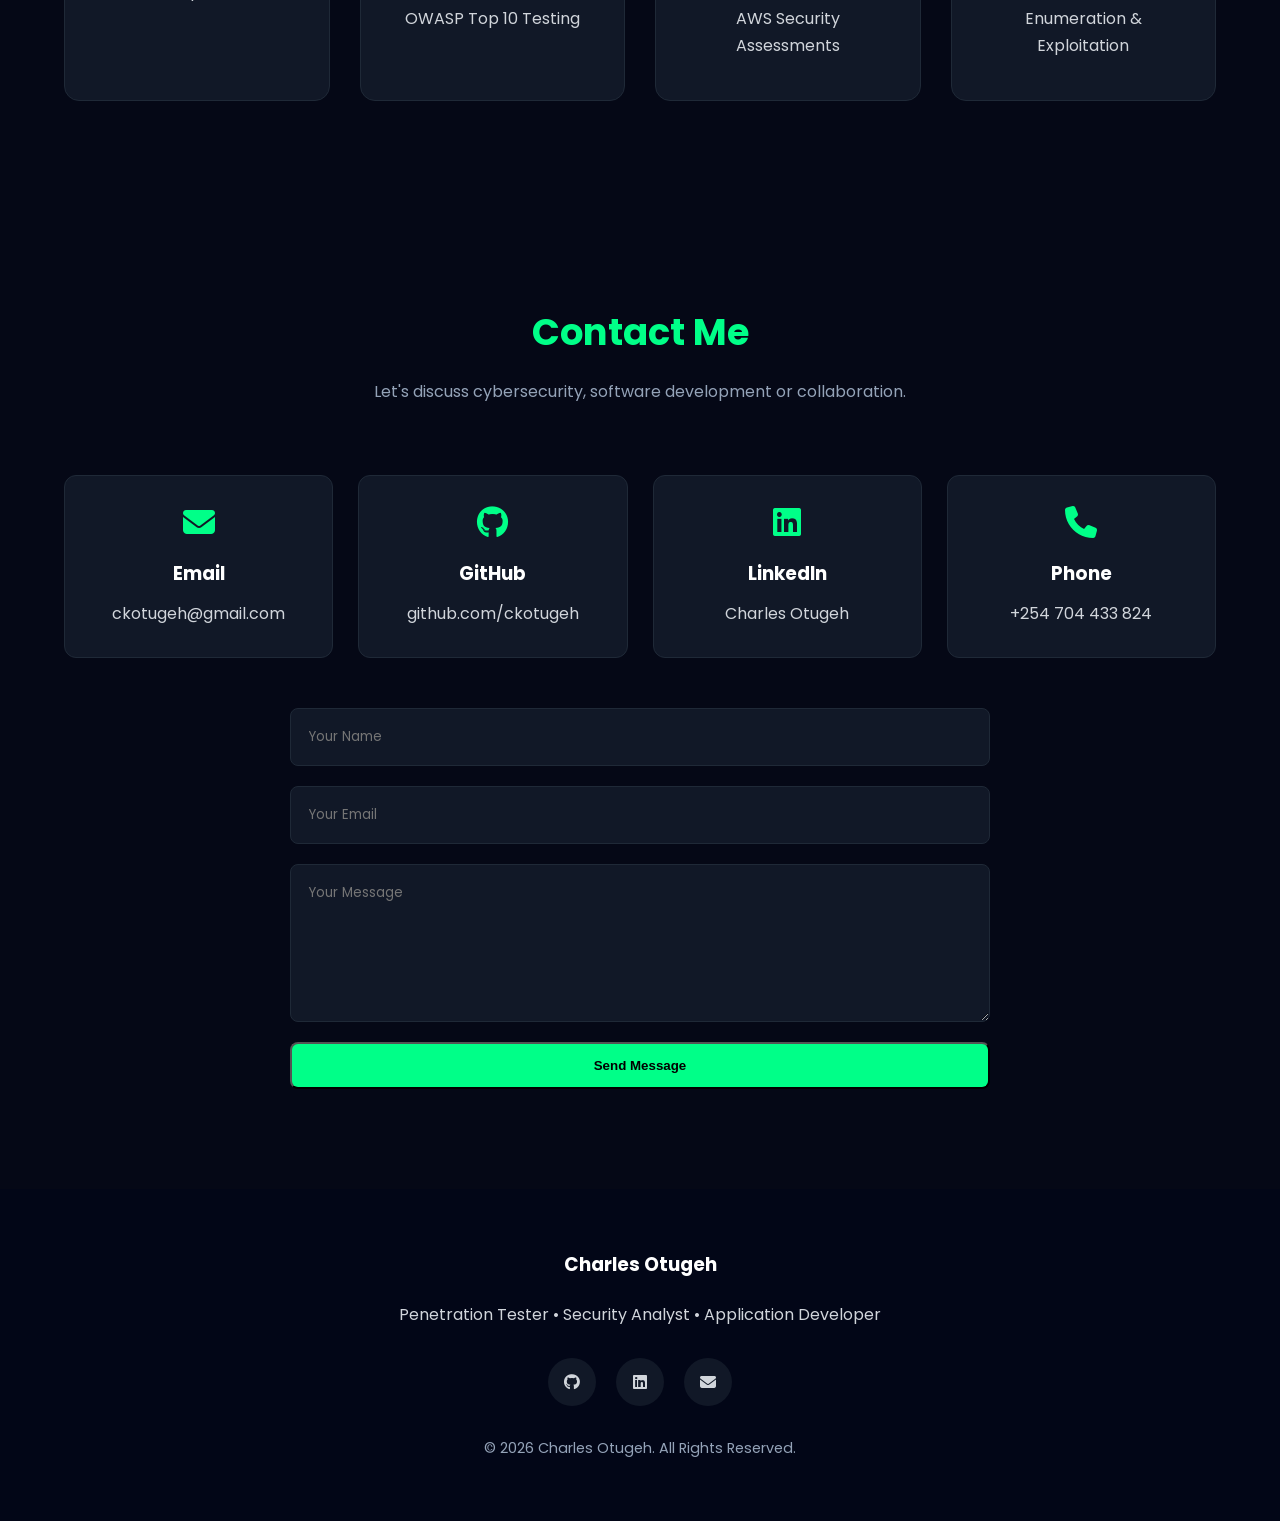
==== commit 058708a8: "Add index file and README.md" ====
--- a/index.html
+++ b/index.html
@@ -1,527 +1,1045 @@
 <!DOCTYPE html>
 <html lang="en">
+
 <head>
-  <meta charset="UTF-8" />
-  <meta name="viewport" content="width=device-width, initial-scale=1.0"/>
-  <title>ckotugeh | Portfolio</title>
-  <link rel="stylesheet" href="css/styles.css">
+    <meta charset="UTF-8">
+    <meta name="viewport" content="width=device-width, initial-scale=1.0">
+
+    <!-- SEO -->
+    <meta name="description"
+        content="Charles Otugeh | Penetration Tester | Security Analyst | Application Developer">
+    <meta name="keywords"
+        content="Cybersecurity, Penetration Testing, Security Analyst, OWASP, HTB, Web Security">
+    <meta name="author" content="Charles Otugeh">
+
+    <title>Charles Otugeh | Cybersecurity Portfolio</title>
+
+    <!-- Font Awesome -->
+    <link rel="stylesheet"
+        href="https://cdnjs.cloudflare.com/ajax/libs/font-awesome/6.6.0/css/all.min.css">
+
+    <!-- Google Fonts -->
+    <link rel="preconnect" href="https://fonts.googleapis.com">
+
+    <link rel="preconnect" href="https://fonts.gstatic.com" crossorigin>
+
+    <link href="https://fonts.googleapis.com/css2?family=Poppins:wght@300;400;500;600;700&display=swap"
+        rel="stylesheet">
+
+    <!-- CSS -->
+    <link rel="stylesheet" href="assets/css/style.css">
+
 </head>
+
 <body>
-    
-    <header id="home" class="header">
-        <div class="overlay"></div>
-        <div class="header-content container">
-
-            <h1 class="header-title">
-                <h1>CHARLES  OTUGEH</h1>
-                <P><span class="up">Penetration Tester | Security Analyst | Application Developer | Data Analyst</span></P>
-            
-            </h1>
-            <button class="btn btn-primary"><a href="#service" style="color: white;">My Work</a></button>
+
+    <!--=============================
+            HEADER
+    ==============================-->
+
+    <header id="home">
+
+        <nav class="navbar">
+
+            <div class="logo">
+
+                <span>&lt;</span>CKOTUGEH<span>/&gt;</span>
+
+            </div>
+
+            <ul class="nav-links">
+
+                <li><a href="#home">Home</a></li>
+
+                <li><a href="#about">About</a></li>
+
+                <li><a href="#skills">Skills</a></li>
+
+                <li><a href="#experience">Experience</a></li>
+
+                <li><a href="#projects">Projects</a></li>
+
+                <li><a href="#writeups">Writeups</a></li>
+
+                <li><a href="#contact">Contact</a></li>
+
+            </ul>
+
+            <div class="menu-btn">
+
+                <i class="fas fa-bars"></i>
+
+            </div>
+
+        </nav>
+
+    </header>
+
+    <!--=============================
+            HERO
+    ==============================-->
+
+    <section class="hero">
+
+        <div id="particles-js"></div>
+
+        <div class="hero-container">
+
+            <div class="hero-left">
+
+                <p class="welcome">
+
+                    Hello, I'm
+
+                </p>
+
+                <h1>
+
+                    Charles
+                    <span>Otugeh</span>
+
+                </h1>
+
+                <h2>
+
+                    <span id="typing"></span>
+
+                </h2>
+
+                <p class="hero-text">
+
+                    I identify vulnerabilities before attackers do.
+
+                    I build secure web applications, perform
+                    penetration testing, analyze threats,
+                    and develop software that follows
+                    security best practices.
+
+                </p>
+
+                <div class="hero-buttons">
+
+                    <a href="#projects" class="btn">
+
+                        View Projects
+
+                    </a>
+
+                    <a href="assets/docs/Charles_Otugeh_Resume.pdf"
+                        class="btn btn-outline"
+                        target="_blank">
+
+                        Download CV
+
+                    </a>
+
+                </div>
+
+                <div class="socials">
+
+                    <a href="https://github.com/ckotugeh"
+                        target="_blank">
+
+                        <i class="fab fa-github"></i>
+
+                    </a>
+
+                    <a href="https://linkedin.com/in/charles-otugeh"
+                        target="_blank">
+
+                        <i class="fab fa-linkedin"></i>
+
+                    </a>
+
+                    <a href="mailto:ckotugeh@gmail.com">
+
+                        <i class="fas fa-envelope"></i>
+
+                    </a>
+
+                    <a href="tel:+254704433824">
+
+                        <i class="fas fa-phone"></i>
+
+                    </a>
+
+                </div>
+
+            </div>
+
+            <div class="hero-right">
+
+                <div class="terminal">
+
+                    <div class="terminal-header">
+
+                        <span class="red"></span>
+
+                        <span class="yellow"></span>
+
+                        <span class="green"></span>
+
+                    </div>
+
+<pre class="terminal-body">
+$ whoami
+
+Charles Otugeh
+
+Role:
+Penetration Tester
+
+Specialization:
+✔ Web Security
+✔ Network Security
+✔ OWASP Top 10
+✔ Secure Development
+✔ Threat Analysis
+
+Status:
+
+Scanning...
+
+███████████████ 100%
+
+Access Granted.
+</pre>
+
+                </div>
+
+            </div>
+
         </div>
-    </header>
-  </header>
-
-  <main>
-    <section>
-      <h2>Professional Summary</h2>
-      <p> I hold a bachelor’s degree in Statistics and Computer Science with hands-on expertise in ethical hacking
-and security analysis. My professional background spans ICT Innovation Management, Data Analysis,
-Penetration Testing, and Vulnerability Analysis, with proven experience as an ICT Officer in Innovation
-Management at the Public Service Commission, a Data Analyst in healthcare at Mater Hospital and Edge
-Medical Technology and Research, a Penetration Tester at Cyber Shujaa, a Procurement Officer
-optimizing secure operations at RFH Healthcare, and Software Development at Zone01 Kisumu. Skilled in
-tools such as Kali Linux, Nmap, Wireshark, SMB, Metasploit, and languages Go, JS, HTML, CSS, and
-Python, and familiar with intrusion detection skills acquired from lab machines.
-      </p>
+
+        <a href="#about" class="scroll-down">
+
+            <i class="fas fa-chevron-down"></i>
+
+        </a>
+
     </section>
 
-    <section>
-      <h2>Tools & Scripts</h2>
-
-      <div class="project">
-        <h3><a href="https://github.com/ckotugeh/bash-osint" target="_blank">Bash-OSINT</a></h3>
-        <p>Automated OSINT scanner using Bash, `curl`, and `jq` with data pulled from public APIs like Shodan, HaveIBeenPwned, and Hunter.io.</p>
-      </div>
-
-      <div class="project">
-        <h3><a href="https://github.com/ckotugeh/nmap-parser" target="_blank">Nmap Parser</a></h3>
-        <p>Python script to parse `.gnmap` and `.xml` output from Nmap scans for fast service enumeration and exploitation.</p>
-      </div>
-
-      <div class="project">
-        <h3><a href="https://github.com/ckotugeh/recon-lab" target="_blank">Recon-ng Labs</a></h3>
-        <p>Real-world recon workflows using Recon-ng, SpiderFoot, and Maltego with domain pivoting and breach correlation.</p>
-        <img src="img/grep i 'THM' SSHD.log.png" alt="THM">
-      </div>
+    <!--=============================
+            ABOUT
+    ==============================-->
+
+    <section id="about">
+
+        <div class="container">
+
+            <div class="section-title">
+
+                <h2>About Me</h2>
+
+                <p>
+                    Think Like an Attacker.
+                    Build Like a Defender.
+                </p>
+
+            </div>
+                        <div class="about-grid">
+
+                <div class="about-image">
+
+                    <img src="assets/img/profile.webp"
+                        alt="Charles Otugeh">
+
+                </div>
+
+                <div class="about-content">
+
+                    <h3>Penetration Tester & Secure Software Developer</h3>
+
+                    <p>
+
+                        I hold a Bachelor's degree in Statistics and Computer
+                        Science with professional experience spanning
+                        cybersecurity, ICT infrastructure, software
+                        development and data analytics.
+
+                    </p>
+
+                    <p>
+
+                        My focus is identifying vulnerabilities before
+                        attackers exploit them through penetration testing,
+                        secure application development, vulnerability
+                        assessments and threat analysis.
+
+                    </p>
+
+                    <p>
+
+                        I have worked with organizations in healthcare,
+                        government and software engineering while continually
+                        improving my offensive and defensive security skills
+                        through Hack The Box, TryHackMe and real-world labs.
+
+                    </p>
+
+                </div>
+
+            </div>
+
+        </div>
+
     </section>
 
-    <section>
-      <h2>📄 Writeups</h2>
-      <ul>
-        <li><a href="https://github.com/ckotugeh/writeups/blob/main/hackthebox-injection.md" target="_blank">HTB – SQL Injection Walkthrough</a></li>
-        <li><a href="https://github.com/ckotugeh/writeups/blob/main/aws-iam-misconfig.md" target="_blank">AWS IAM Misconfiguration Exploit</a></li>
-      </ul>
+    <!-- =====================================
+                SKILLS
+    ====================================== -->
+
+    <section id="skills">
+
+        <div class="container">
+
+            <div class="section-title">
+
+                <h2>Technical Skills</h2>
+
+                <p>Technologies and tools I use every day.</p>
+
+            </div>
+
+            <div class="skills-grid">
+
+                <div class="skill-card">
+
+                    <h4>Kali Linux</h4>
+
+                    <div class="progress">
+
+                        <span style="width:95%"></span>
+
+                    </div>
+
+                    <small>95%</small>
+
+                </div>
+
+                <div class="skill-card">
+
+                    <h4>Nmap</h4>
+
+                    <div class="progress">
+
+                        <span style="width:92%"></span>
+
+                    </div>
+
+                    <small>92%</small>
+
+                </div>
+
+                <div class="skill-card">
+
+                    <h4>Burp Suite</h4>
+
+                    <div class="progress">
+
+                        <span style="width:88%"></span>
+
+                    </div>
+
+                    <small>88%</small>
+
+                </div>
+
+                <div class="skill-card">
+
+                    <h4>Metasploit</h4>
+
+                    <div class="progress">
+
+                        <span style="width:85%"></span>
+
+                    </div>
+
+                    <small>85%</small>
+
+                </div>
+
+                <div class="skill-card">
+
+                    <h4>Python</h4>
+
+                    <div class="progress">
+
+                        <span style="width:90%"></span>
+
+                    </div>
+
+                    <small>90%</small>
+
+                </div>
+
+                <div class="skill-card">
+
+                    <h4>JavaScript</h4>
+
+                    <div class="progress">
+
+                        <span style="width:90%"></span>
+
+                    </div>
+
+                    <small>90%</small>
+
+                </div>
+
+                <div class="skill-card">
+
+                    <h4>Go</h4>
+
+                    <div class="progress">
+
+                        <span style="width:82%"></span>
+
+                    </div>
+
+                    <small>82%</small>
+
+                </div>
+
+                <div class="skill-card">
+
+                    <h4>AWS</h4>
+
+                    <div class="progress">
+
+                        <span style="width:78%"></span>
+
+                    </div>
+
+                    <small>78%</small>
+
+                </div>
+
+            </div>
+
+        </div>
+
     </section>
 
-    <section>
-      <h2>Contact</h2>
-      <p>
-        GitHub: <a href="https://github.com/ckotugeh" target="_blank">ckotugeh</a><br>
-        Email: <a href="mailto:ckotugeh@gmail.com">ckotugeh@gmail.com</a><br>
-        Mobile: <a href="tel:+254704433824">+254704433824</a>
-      </p>
+    <!-- =====================================
+             CERTIFICATIONS
+    ====================================== -->
+
+    <section id="certifications">
+
+        <div class="container">
+
+            <div class="section-title">
+
+                <h2>Learning & Certifications</h2>
+
+            </div>
+
+            <div class="cert-grid">
+
+                <div class="cert-card">
+
+                    <i class="fas fa-shield-halved"></i>
+
+                    <h4>Hack The Box</h4>
+
+                    <p>Active penetration testing labs and writeups.</p>
+
+                </div>
+
+                <div class="cert-card">
+
+                    <i class="fas fa-network-wired"></i>
+
+                    <h4>TryHackMe</h4>
+
+                    <p>Blue Team and Red Team practical learning.</p>
+
+                </div>
+
+                <div class="cert-card">
+
+                    <i class="fab fa-aws"></i>
+
+                    <h4>AWS Cloud Security</h4>
+
+                    <p>Identity management and cloud security labs.</p>
+
+                </div>
+
+                <div class="cert-card">
+
+                    <i class="fas fa-code"></i>
+
+                    <h4>Zone01 Kisumu</h4>
+
+                    <p>Software Engineering and Go development.</p>
+
+                </div>
+
+            </div>
+
+        </div>
+
     </section>
-  </main>
-
-  <footer>
-    <p>
-      &copy; <span id="year"></span> ckotugeh. Built with focus, coffee, and a dark terminal.
-    </p> 
-    <script>
-      document.getElementById('year').textContent = new Date().getFullYear();
-    </script>
-  </footer>
-
-
-<body data-spy="scroll" data-target=".navbar" data-offset="40" id="home">
-
-   
-
-    <!-- about section -->
-    <section class="section pt-0" id="about">
-        <!-- container -->
-        <div class="container text-center">
-            <!-- about wrapper -->
-            <div class="about">
-                <div class="about-img-holder">
-                    <img src="ckotugeh.github.io/img" class="about-img"
-                        alt="myImage">
-                </div>
-                <section>
-      <h2>Contact</h2>
-      <p>
-        GitHub: <a href="https://github.com/ckotugeh" target="_blank">ckotugeh</a><br>
-        Email: <a href="mailto:ckotugeh@gmail.com">ckotugeh@gmail.com</a><br>
-        Mobile: <a href="tel:+254704433824">+254704433824</a>
-      </p>
+
+    <!-- =====================================
+             EXPERIENCE
+    ====================================== -->
+
+    <section id="experience">
+
+        <div class="container">
+
+            <div class="section-title">
+
+                <h2>Experience</h2>
+
+            </div>
+
+            <div class="timeline">
+
+                <div class="timeline-item">
+
+                    <div class="timeline-date">
+
+                        2026
+
+                    </div>
+
+                    <div class="timeline-content">
+
+                        <h3>Security Analyst & Penetration Tester</h3>
+
+                        <p>
+
+                            Conducting vulnerability assessments,
+                            network enumeration, SQL Injection testing,
+                            cloud security labs and secure coding.
+
+                        </p>
+
+                    </div>
+
+                </div>
+
+                <div class="timeline-item">
+
+                    <div class="timeline-date">
+
+                        2025
+
+                    </div>
+
+                    <div class="timeline-content">
+
+                        <h3>Software Developer</h3>
+
+                        <p>
+
+                            Building secure applications using Go,
+                            JavaScript, React, PHP and Python.
+
+                        </p>
+
+                    </div>
+
+                </div>
+
+                <div class="timeline-item">
+
+                    <div class="timeline-date">
+
+                        2024
+
+                    </div>
+
+                    <div class="timeline-content">
+
+                        <h3>ICT Officer & Data Analyst</h3>
+
+                        <p>
+
+                            ICT infrastructure support, innovation
+                            management, data analysis and systems
+                            administration.
+
+                        </p>
+
+                    </div>
+
+                </div>
+
+            </div>
+
+        </div>
+
     </section>
-                <div class="about-caption">
-                    <p class="section-subtitle"><h1>Charles Otugeh  </h1></p>
-                    <h2 class="section-title mb-3">Is a professional with the background in Computer Science with hands-on expertise in ethical hacking and security analysis</h2>
+
+    <!-- =====================================
+              STATS
+    ====================================== -->
+
+    <section class="stats">
+
+        <div class="container">
+
+            <div class="stats-grid">
+
+                <div class="stat-card">
+
+                    <h2>40+</h2>
+
+                    <p>Security Labs</p>
+
+                </div>
+
+                <div class="stat-card">
+
+                    <h2>15+</h2>
+
+                    <p>Projects</p>
+
+                </div>
+
+                <div class="stat-card">
+
+                    <h2>10+</h2>
+
+                    <p>Writeups</p>
+
+                </div>
+
+                <div class="stat-card">
+
+                    <h2>100%</h2>
+
+                    <p>Commitment to Learning</p>
+
+                </div>
+
+            </div>
+
+        </div>
+
+    </section>
+
+    <!-- =====================================
+            PROJECTS
+    ====================================== -->
+
+    <section id="projects">
+
+        <div class="container">
+
+            <div class="section-title">
+
+                <h2>Featured Projects</h2>
+
+                <p>Security, software development and automation.</p>
+
+            </div>
+                        <div class="projects-grid">
+
+                <div class="project-card">
+
+                    <div class="project-header">
+
+                        <i class="fas fa-search"></i>
+
+                        <span>Python</span>
+
+                    </div>
+
+                    <h3>Nmap Parser</h3>
+
                     <p>
-                        I am proactive and results-driven Security  and Software Developer 
-                        with extensive experience in statistical Data analysis and Innovation Management, 
-                        Penetration testing, vulnerability analysis.
-                       
+                        Parses XML and GNMAP files generated by Nmap
+                        to simplify enumeration and vulnerability
+                        assessment workflows.
                     </p>
-                    <p>My professional background spans ICT innovation managemnt at Public Service Commission and ICT Authority
-                        background in host discovery  to identify misconfigured shares in the network.
+
+                    <a href="https://github.com/ckotugeh"
+                        target="_blank">
+
+                        View Project
+
+                    </a>
+
+                </div>
+
+                <div class="project-card">
+
+                    <div class="project-header">
+
+                        <i class="fas fa-globe"></i>
+
+                        <span>Bash</span>
+
+                    </div>
+
+                    <h3>Bash OSINT Toolkit</h3>
+
+                    <p>
+                        Automated reconnaissance toolkit using
+                        public intelligence sources and APIs for
+                        information gathering.
                     </p>
-                     <p>
-                        Charles Otugeh lab works
+
+                    <a href="https://github.com/ckotugeh"
+                        target="_blank">
+
+                        View Project
+
+                    </a>
+
+                </div>
+
+                <div class="project-card">
+
+                    <div class="project-header">
+
+                        <i class="fas fa-code"></i>
+
+                        <span>Go</span>
+
+                    </div>
+
+                    <h3>GMC For Doctors</h3>
+
+                    <p>
+                        Collaborative healthcare platform focused
+                        on performance, scalability and secure
+                        application development.
                     </p>
-                    <button type="button" class="btn btn-outline-primary btn-rounded mt-4" onclick="window.open('ckotugeh.github.io/img', '_blank')">Lab Work</button>
-                </div>
-            </div><!-- end of about wrapper -->
-        </div><!-- end of container -->
-    </section> <!-- end of about section -->
-
-    <!-- service section -->
-    <section class="section" id="service">
-        <div class="container text-center">
-            <p class="section-subtitle">First lab</p>
-            <h6 class="section-title mb-6"></h6>
-            <!-- row -->
-            <div class="row">
-                <div class="col-md-6 col-lg-3">
-                    <div class="service-card">
-                        <div class="body">
-                            <img src="img/2025-08-08 17_49_10-Greenshot - Copy (2).png"
-                                alt=""
-                                class="icon">
-                            <h6 class="title">Netwok discovery</h6>
-                            <p class="subtitle">My main focus is to identify misconfigured shares in the network, and provide solution on proper remediation </p>
-                        </div>
-                    </div>
-                </div>
-                <div class="col-md-6 col-lg-3">
-                    <div class="service-card">
-                        <div class="body">
-                            <img src="img/flag-4 - Copy (2).png"
-                                alt=""
-                                class="icon">
-                            <h6 class="title">Web Develpment</h6>
-                            <p class="subtitle">I ensure web applications are secure, and  high-performance.</p>
-                        </div>
-                    </div>
-                </div>
-                <div class="col-md-6 col-lg-3">
-                    <div class="service-card">
-                        <div class="body">
-                            <img src="img/b.png"
-                                alt=""
-                                class="icon">
-                            <h6 class="title">Software / App Dev</h6>
-                            <p class="subtitle">I build, test, maintain applications, application is secure, performance & interactivity.</p>
-                        </div>
-                    </div>
-                </div>
-                <div class="col-md-6 col-lg-3">
-                    <div class="service-card">
-                        <div class="body">
-                            <img src="docs/README.md"
-                                alt=""
-                                class="icon">
-                            <h6 class="title">Data Analysis</h6>
-                            <p class="subtitle">I use modelling techniqued to make data meaning in contemporary issues</p>
-                        </div>
-                    </div>
-                </div>
-            </div><!-- end of row -->
+
+                    <a href="https://github.com/ckotugeh"
+                        target="_blank">
+
+                        View Project
+
+                    </a>
+
+                </div>
+
+            </div>
+
         </div>
-    </section><!-- end of service section -->
-
-    <section class="section" id="service">
-        <div class="container text-center">
-            <!-- row -->
-            <div class="row">
-                <div class="col-md-6 col-lg-3">
-                    <div class="service-card">
-                        <div class="body">
-                            <img src="docs/Charles_otugeh_caption report.pdf"
-                                alt="/"
-                                class="icon">
-                            <h6 class="title">Collaboration</h6>
-                            <p class="subtitle">I work with team members on a project to achieve set goals by organization</p>
-                        </div>
-                    </div>
-                </div>
-                <div class="col-md-6 col-lg-3">
-                    <div class="service-card">
-                        <div class="body">
-                            <img src="docs/The lab is for python basics - Copy.pdf"
-                                alt="/"
-                                class="icon">
-                            <h6 class="title">##</h6>
-                            <p class="subtitle">##</p>
-                        </div>
-                    </div>
-                </div>
-                <div class="col-md-6 col-lg-3">
-                    <div class="service-card">
-                        <div class="body">
-                            <img src="docs/The lab is for python basics.pdf"
-                                alt='/'
-                                class="icon">
-                            <h6 class="title">Strategic Analyst</h6>
-                            <p class="subtitle">Analyzing complex situations, consider long-term goals, and develop effective plans to achieve success.</p>
-                        </div>
-                    </div>
-                </div>
-                <div class="col-md-6 col-lg-3">
-                    <div class="service-card">
-                        <div class="body">
-                            <img src="docs/exam-cisco.md"
-                                alt="/"
-                                class="icon">
-                            <h6 class="title">Team Leadership</h6>
-                            <p class="subtitle">Motivate teams, ensuring effective collaboration, setting clear goals, and supporting team members to success.</p>
-                        </div>
-                    </div>
-                </div>
-            </div><!-- end of row -->
+
+    </section>
+
+    <!-- =====================================
+                WRITEUPS
+    ====================================== -->
+
+    <section id="writeups">
+
+        <div class="container">
+
+            <div class="section-title">
+
+                <h2>Security Writeups</h2>
+
+                <p>
+                    Practical learning from labs, CTFs and
+                    penetration testing exercises.
+                </p>
+
+            </div>
+
+            <div class="writeups-grid">
+
+                <div class="writeup-card">
+
+                    <span class="tag">
+
+                        SQL Injection
+
+                    </span>
+
+                    <h3>
+
+                        HTB SQL Injection Walkthrough
+
+                    </h3>
+
+                    <p>
+
+                        Demonstrates exploitation and remediation
+                        of SQL Injection vulnerabilities.
+
+                    </p>
+
+                </div>
+
+                <div class="writeup-card">
+
+                    <span class="tag">
+
+                        AWS
+
+                    </span>
+
+                    <h3>
+
+                        AWS IAM Misconfiguration
+
+                    </h3>
+
+                    <p>
+
+                        Exploiting excessive permissions and
+                        implementing least privilege controls.
+
+                    </p>
+
+                </div>
+
+                <div class="writeup-card">
+
+                    <span class="tag">
+
+                        Enumeration
+
+                    </span>
+
+                    <h3>
+
+                        Network Discovery & SMB Analysis
+
+                    </h3>
+
+                    <p>
+
+                        Host discovery, share enumeration and
+                        vulnerability assessment methodologies.
+
+                    </p>
+
+                </div>
+
+            </div>
+
         </div>
-    </section><!-- end of service section -->
-
-    <!-- portfolio section --
-    <section class="section" id="portfolio">
-        <div class="container text-center">
-            <p class="section-subtitle">What I have done</p>
-            <h6 class="section-title mb-6">Portfolio</h6>
-             row --
-            <div class="row">
-                <div class="col-md-4">
-                    <a href="https://esafesystems.co.ke" class="portfolio-card">
-                        <img src="assets/imgs/portfolio1.png" class="portfolio-card-img"
-                            alt="Esafe Systems Website">
-                        <span class="portfolio-card-overlay">
-                            <span class="portfolio-card-caption">
-                                <h4>Web Designing</h5>
-                                    <p class="font-weight-normal">Category: Website Development</p>
-                            </span>
-                        </span>
-                    </a>
-                </div>
-                <div class="col-md-4">
-                    <a href="https://skillful-ivory-boar.esafesystems.co.ke/" class="portfolio-card">
-                        <img class="portfolio-card-img" src="assets/imgs/portfolio2.png" class="img-responsive rounded"
-                            alt="">
-                        <span class="portfolio-card-overlay">
-                            <span class="portfolio-card-caption">
-                                <h4>Ecommerce App</h5>
-                                    <p class="font-weight-normal">Category: Ecommerce Applications</p>
-                            </span>
-                        </span>
-                    </a>
-                </div>
-                <div class="col-md-4">
-                    <a href="https://beachkitchenfoods.com/" class="portfolio-card">
-                        <img class="portfolio-card-img" src="assets/imgs/portfolio3.png" class="img-responsive rounded"
-                            alt="">
-                        <span class="portfolio-card-overlay">
-                            <span class="portfolio-card-caption">
-                                <h4>Web Designing</h5>
-                                    <p class="font-weight-normal">Category: Website Development</p>
-                            </span>
-                        </span>
-                    </a>
-                </div>
-                <div class="col-md-4">
-                    <a href="https://bulksms.esafesystems.co.ke" class="portfolio-card">
-                        <img class="portfolio-card-img" src="assets/imgs/portfolio5.png" class="img-responsive rounded"
-                            alt="">
-                        <span class="portfolio-card-overlay">
-                            <span class="portfolio-card-caption">
-                                <h4>Web Designing</h5>
-                                    <p class="font-weight-normal">Category: Website Development</p>
-                            </span>
-                        </span>
-                    </a>
-                </div>
-            </div> end of row 
-        </div> end of container 
-    </section>  end of portfolio section
-
-     pricing section 
-<section class="section" id="pricing">
-        <div class="container text-center">
-            <p class="section-subtitle">How Much I Charge</p>
-            <h6 class="section-title mb-6">My Pricing</h6>
-            row 
-            <div class="pricing-wrapper">
-                <div class="pricing-card">
-                    <div class="pricing-card-header">
-                        <img class="pricing-card-icon" src="assets/imgs/scooter.svg"
-                            alt="Download free bootstrap 4 landing page, free boootstrap 4 templates, Download free bootstrap 4.1 landing page, free boootstrap 4.1.1 templates, meyawo Landing page">
-                    </div>
-                    <div class="pricing-card-body">
-                        <h6 class="pricing-card-title">Basic</h6>
-                        <div class="pricing-card-list">
-                            <p>Website Landing Pages</p>
-                            <p>Poster Designs</p>
-                            <p>Logo Designs</p>
-                            <p>Business Profiles</p>
-                            <p><i class="ti-close"></i></p>
-                            <p><i class="ti-close"></i></p>
-                        </div>
-                    </div>
-                    <div class="pricing-card-footer">
-                        <span style="text-decoration: line-through;">Ksh 15,000</span>
-                    </div>
-                    <a href="#contact" class="btn btn-primary mt-3 pricing-card-btn">Reach Out</a>
-                </div>
-                <div class="pricing-card">
-                    <div class="pricing-card-header">
-                        <img class="pricing-card-icon" src="assets/imgs/shipped.svg"
-                            alt="Download free bootstrap 4 landing page, free boootstrap 4 templates, Download free bootstrap 4.1 landing page, free boootstrap 4.1.1 templates, meyawo Landing page">
-                    </div>
-                    <div class="pricing-card-body">
-                        <h6 class="pricing-card-title">Standard</h6>
-                        <div class="pricing-card-list">
-                            <p>Web Applications</p>
-                            <p>Graphic Designs</p>
-                            <p>Logo Designs</p>
-                            <p>SEO Optimization</p>
-                            <p>Web Hosting</p>
-                            <p><i class="ti-close"></i></p>
-                        </div>
-                    </div>
-                    <div class="pricing-card-footer">
-                        <span style="text-decoration: line-through;">Ksh 35, 000</span>
-                    </div>
-                    <a href="#contact" class="btn btn-primary mt-3 pricing-card-btn">Reach Out</a>
-                </div>
-                <div class="pricing-card">
-                    <div class="pricing-card-header">
-                        <img class="pricing-card-icon" src="assets/imgs/startup.svg"
-                            alt="Download free bootstrap 4 landing page, free boootstrap 4 templates, Download free bootstrap 4.1 landing page, free boootstrap 4.1.1 templates, meyawo Landing page">
-                    </div>
-                    <div class="pricing-card-body">
-                        <h6 class="pricing-card-title">Premium</h6>
-                        <div class="pricing-card-list">
-                            <p>APP / Systems Designs</p>
-                            <p>Mobile Applications</p>
-                            <p>IOS / Android Apps</p>
-                            <p>APP Deployment</p>
-                            <p>SEO Optimization</p>
-                            <p>Content Management</p>
-                            <p>Logo Designs</p>
-                            <p>Graphic Designs</p>
-                        </div>
-                    </div>
-                    <div class="pricing-card-footer">
-                        <span style="text-decoration: line-through;">Ksh 100, 000</span>
-                    </div>
-                    <a href="#contact" class="btn btn-primary mt-3 pricing-card-btn">Reach Out</a>
-                </div>
-
-             </div> end of pricing wrapper 
-        </div> end of container 
-    </section>< end of pricing section 
-
-    section 
-    <section class="section-sm bg-primary">
-        container
-        <div class="container text-center text-sm-left">
-            
-            <div class="row align-items-center">
-                <div class="col-sm offset-md-1 mb-4 mb-md-0">
-                    <h6 class="title text-light">Want to work with me</h6>
-                    <p class="m-0 text-light">Always feel Free to Contact & Hire me</p>
-                </div>
-                <div class="col-sm offset-sm-2 offset-md-3">
-                   <button class="btn btn-lg my-font btn-light rounded"><a href="#contact"><b style="color: black;">Hire Me</b></a></button>
-                </div>
-            </div> 
-        </div> end of container 
-    </section>  end of sectio
-
-testimonial section 
-    <section class="section" id="testmonial">
-        <div class="container text-center">
-            <p class="section-subtitle">What Clients think About Me</p>
-            <h6 class="section-title mb-6">Testmonial</h6>
-
-          
-            <div class="row">
-                <div class="col-md-6">
-                    <div class="testimonial-card">
-                        <div class="testimonial-card-img-holder">
-                            <img src="assets/imgs/face1.png" class="testimonial-card-img"
-                                alt="img">
-                        </div>
-                        <div class="testimonial-card-body">
-                            <p class="testimonial-card-subtitle">I was looking for an experienced web developer who will design an outsanding website for my start-up and I can say that Jack met my expectations. Kudos!!</p>
-                            <h6 class="testimonial-card-title">James</h6>
-                        </div>
-                    </div>
-                </div>
-                <div class="col-md-6">
-                    <div class="testimonial-card">
-                        <div class="testimonial-card-img-holder">
-                            <img src="assets/imgs/face2.png" class="testimonial-card-img"
-                                alt="img">
-                        </div>
-                        <div class="testimonial-card-body">
-                            <p class="testimonial-card-subtitle">Really appreciated all the components & keywords that you used. We did not know how much SEO really affected our performance online. Thank you for the insights.</p>
-                            <h6 class="testimonial-card-title">Emily</h6>
-                        </div>
-                    </div>
-                </div>
-            </div>
-        </div>  end of container 
-    </section> end of testimonial section 
-
-     blog section 
-    <section class="section" id="blog">
-     container 
-        <div class="container text-center">
-            <p class="section-subtitle">Recent Posts</p>
-            <h6 class="section-title mb-6">Blog</h6>
-             blog-wrapper 
-            <div class="blog-card">
-                <div class="blog-card-header">
-                    <img src="assets/imgs/office.png" class="blog-card-img"
-                        alt="Office-Image">
-                </div>
-                <div class="blog-card-body">
-                    <h5 class="blog-card-title">Jack</h6>
-
-                        <p class="blog-card-caption">
-                            <a href="#">By: Admin</a>
-                            <a href="#"><i class="ti-heart text-danger"></i> 234</a>
-                            <a href="#"><i class="ti-comment"></i> 123</a>
-                        </p>
-                        <p>I can look after your website for you, including improvements, updates, SEO, and day-to-day help. I do it all in-house. All this is done when you give me a project.</p>
-
-                        <a href="#" class="blog-card-link">Read more <i class="ti-angle-double-right"></i></a>
-                </div>
-            </div> end of blog wrapper
-
-            blog-wrapper 
-            <div class="blog-card">
-                <div class="blog-card-header">
-                    <img src="assets/imgs/office2.png" class="blog-card-img"
-                        alt="Office-Image">
-                </div>
-                <div class="blog-card-body">
-                    <h5 class="blog-card-title">Jack</h6>
-
-                        <p class="blog-card-caption">
-                            <a href="#">By: Admin</a>
-                            <a href="#"><i class="ti-heart text-danger"></i> 456</a>
-                            <a href="#"><i class="ti-comment"></i> 264</a>
-                        </p>
-
-                        <p>Your website needs to harmonize functionality with beauty, enticing visitors to explore pages while supporting your commercial and marketing efforts.</p>
-
-                        <a href="#" class="blog-card-link">Read more <i class="ti-angle-double-right"></i></a>
-                </div>
-            </div>  end of blog wrapper 
-
-        </div><end of container 
-    </section><end of blog section 
-
-    contact section 
-    <section class="section" id="contact">
-        <div class="container text-center">
-            <p class="section-subtitle">How to reach me</p>
-            <h6 class="section-title mb-5">Contact Me</h6>
-             contact form 
-            <form action="https://formspree.io/f/xqejkdbq" class="contact-form col-md-10 col-lg-8 m-auto" method="POST">
-                <div class="form-row">
-                    <div class="form-group col-sm-6">
-                        <input type="text" name="fullname" size="50" class="form-control" placeholder="Your Name" required>
-                    </div>
-                    <div class="form-group col-sm-6">
-                        <input type="email" name="email" class="form-control" placeholder="Enter Email" required>
-                    </div>
-                    <div class="form-group col-sm-12">
-                        <textarea name="message" id="comment" rows="6" class="form-control"
-                            placeholder="Write Something" required></textarea>
-                    </div>
-                    <div class="form-group col-sm-12 mt-3">
-                        <input type="submit" value="Send Message" class="btn btn-outline-primary rounded">
-                    </div>
-                </div>
-            </form> end of contact form 
-        </div><end of container 
-    </section>end of contact section -
-
-    footer 
-    <div class="container">
-        <footer class="footer">
-            <p class="mb-0">Copyright
-                <script>document.write(new Date().getFullYear())</script> &copy; <a
-                    href="index.html">Jack the Developer </a>
-            </p>
-            <div class="social-links text-right m-auto ml-sm-auto">
-                <a href="https://www.linkedin.com/in/ogondajack/" class="link"><i class="ti-linkedin"></i></a>
-                <a href="https://github.com/jackomosh" class="link"><i class="ti-github"></i></a>
-            </div>
-        </footer>
-    </div> 
-   
-    <script src="assets/vendors/jquery/jquery-3.4.1.js"></script>
-    <script src="assets/vendors/bootstrap/bootstrap.bundle.js"></script>
-
-   
-    <script src="assets/vendors/bootstrap/bootstrap.affix.js"></script>
-
-  
+
+    </section>
+
+    <!-- =====================================
+               LABS
+    ====================================== -->
+
+    <section id="labs">
+
+        <div class="container">
+
+            <div class="section-title">
+
+                <h2>Hack The Box & Labs</h2>
+
+            </div>
+
+            <div class="labs-grid">
+
+                <div class="lab-card">
+
+                    <h3>40+</h3>
+
+                    <p>Security Labs Completed</p>
+
+                </div>
+
+                <div class="lab-card">
+
+                    <h3>Web Security</h3>
+
+                    <p>OWASP Top 10 Testing</p>
+
+                </div>
+
+                <div class="lab-card">
+
+                    <h3>Cloud Security</h3>
+
+                    <p>AWS Security Assessments</p>
+
+                </div>
+
+                <div class="lab-card">
+
+                    <h3>Network Security</h3>
+
+                    <p>Enumeration & Exploitation</p>
+
+                </div>
+
+            </div>
+
+        </div>
+
+    </section>
+
+    <!-- =====================================
+               CONTACT
+    ====================================== -->
+
+    <section id="contact">
+
+        <div class="container">
+
+            <div class="section-title">
+
+                <h2>Contact Me</h2>
+
+                <p>
+
+                    Let's discuss cybersecurity,
+                    software development or collaboration.
+
+                </p>
+
+            </div>
+
+            <div class="contact-grid">
+
+                <div class="contact-card">
+
+                    <i class="fas fa-envelope"></i>
+
+                    <h3>Email</h3>
+
+                    <p>ckotugeh@gmail.com</p>
+
+                </div>
+
+                <div class="contact-card">
+
+                    <i class="fab fa-github"></i>
+
+                    <h3>GitHub</h3>
+
+                    <p>github.com/ckotugeh</p>
+
+                </div>
+
+                <div class="contact-card">
+
+                    <i class="fab fa-linkedin"></i>
+
+                    <h3>LinkedIn</h3>
+
+                    <p>Charles Otugeh</p>
+
+                </div>
+
+                <div class="contact-card">
+
+                    <i class="fas fa-phone"></i>
+
+                    <h3>Phone</h3>
+
+                    <p>+254 704 433 824</p>
+
+                </div>
+
+            </div>
+
+            <form class="contact-form">
+
+                <input
+                    type="text"
+                    placeholder="Your Name"
+                    required>
+
+                <input
+                    type="email"
+                    placeholder="Your Email"
+                    required>
+
+                <textarea
+                    rows="6"
+                    placeholder="Your Message"
+                    required></textarea>
+
+                <button
+                    type="submit"
+                    class="btn">
+
+                    Send Message
+
+                </button>
+
+            </form>
+
+        </div>
+
+    </section>
+
+    <!-- =====================================
+                FOOTER
+    ====================================== -->
+
+    <footer>
+
+        <div class="container">
+
+            <div class="footer-content">
+
+                <h3>Charles Otugeh</h3>
+
+                <p>
+
+                    Penetration Tester • Security Analyst •
+                    Application Developer
+
+                </p>
+
+                <div class="footer-socials">
+
+                    <a href="https://github.com/ckotugeh">
+
+                        <i class="fab fa-github"></i>
+
+                    </a>
+
+                    <a href="https://linkedin.com/in/charles-otugeh">
+
+                        <i class="fab fa-linkedin"></i>
+
+                    </a>
+
+                    <a href="mailto:ckotugeh@gmail.com">
+
+                        <i class="fas fa-envelope"></i>
+
+                    </a>
+
+                </div>
+
+                <p class="copyright">
+
+                    © 2026 Charles Otugeh.
+                    All Rights Reserved.
+
+                </p>
+
+            </div>
+
+        </div>
+
+    </footer>
+
+    <!-- Typed.js -->
+
+    <script src="https://cdn.jsdelivr.net/npm/typed.js@2.0.12"></script>
+
+    <!-- Particles.js -->
+
+    <script src="https://cdn.jsdelivr.net/particles.js/2.0.0/particles.min.js"></script>
+
+    <!-- Main JS -->
+
     <script src="assets/js/script.js"></script>
----->
+
 </body>
 
-</html> +</html>
--- a/assets/css/style.css
+++ b/assets/css/style.css
@@ -0,0 +1,1504 @@
+/*=========================================
+    CHARLES OTUGEH PORTFOLIO
+    STYLE.CSS
+==========================================*/
+
+/* Google Font */
+@import url('https://fonts.googleapis.com/css2?family=Poppins:wght@300;400;500;600;700;800&display=swap');
+
+/*=========================================
+    VARIABLES
+==========================================*/
+
+:root{
+
+    --bg:#050816;
+    --secondary:#0f172a;
+    --card:#111827;
+
+    --primary:#00ff88;
+    --primary-dark:#00d974;
+
+    --white:#ffffff;
+
+    --text:#d1d5db;
+    --muted:#94a3b8;
+
+    --border:#1f2937;
+
+    --shadow:0 15px 40px rgba(0,255,136,.15);
+
+    --transition:.35s ease;
+
+}
+
+/*=========================================
+        RESET
+==========================================*/
+
+*{
+
+    margin:0;
+    padding:0;
+    box-sizing:border-box;
+
+}
+
+html{
+
+    scroll-behavior:smooth;
+
+}
+
+body{
+
+    background:var(--bg);
+    color:var(--text);
+
+    font-family:"Poppins",sans-serif;
+
+    overflow-x:hidden;
+
+    line-height:1.7;
+
+}
+
+img{
+
+    max-width:100%;
+    display:block;
+
+}
+
+a{
+
+    color:inherit;
+    text-decoration:none;
+
+}
+
+ul{
+
+    list-style:none;
+
+}
+
+.container{
+
+    width:90%;
+    max-width:1200px;
+
+    margin:auto;
+
+}
+
+/*=========================================
+        SCROLLBAR
+==========================================*/
+
+::-webkit-scrollbar{
+
+    width:10px;
+
+}
+
+::-webkit-scrollbar-track{
+
+    background:#09090b;
+
+}
+
+::-webkit-scrollbar-thumb{
+
+    background:var(--primary);
+
+    border-radius:20px;
+
+}
+
+/*=========================================
+        SECTION
+==========================================*/
+
+section{
+
+    padding:100px 0;
+
+}
+
+.section-title{
+
+    text-align:center;
+
+    margin-bottom:70px;
+
+}
+
+.section-title h2{
+
+    color:var(--primary);
+
+    font-size:2.3rem;
+
+    margin-bottom:15px;
+
+}
+
+.section-title p{
+
+    color:var(--muted);
+
+}
+
+/*=========================================
+        NAVBAR
+==========================================*/
+
+.navbar{
+
+    position:fixed;
+
+    top:0;
+    left:0;
+
+    width:100%;
+
+    padding:20px 8%;
+
+    display:flex;
+
+    justify-content:space-between;
+
+    align-items:center;
+
+    background:rgba(5,8,22,.85);
+
+    backdrop-filter:blur(12px);
+
+    z-index:999;
+
+    border-bottom:1px solid rgba(255,255,255,.05);
+
+}
+
+.logo{
+
+    font-size:1.4rem;
+
+    font-weight:700;
+
+    color:var(--white);
+
+}
+
+.logo span{
+
+    color:var(--primary);
+
+}
+
+.nav-links{
+
+    display:flex;
+
+    gap:35px;
+
+}
+
+.nav-links a{
+
+    transition:var(--transition);
+
+    color:var(--text);
+
+}
+
+.nav-links a:hover{
+
+    color:var(--primary);
+
+}
+
+.menu-btn{
+
+    display:none;
+
+    color:white;
+
+    font-size:1.7rem;
+
+    cursor:pointer;
+
+}
+
+/*=========================================
+        HERO
+==========================================*/
+
+.hero{
+
+    min-height:100vh;
+
+    display:flex;
+
+    align-items:center;
+
+    position:relative;
+
+    overflow:hidden;
+
+}
+
+#particles-js{
+
+    position:absolute;
+
+    width:100%;
+
+    height:100%;
+
+    top:0;
+    left:0;
+
+}
+
+.hero-container{
+
+    width:90%;
+
+    max-width:1200px;
+
+    margin:auto;
+
+    display:grid;
+
+    grid-template-columns:1fr 1fr;
+
+    gap:60px;
+
+    align-items:center;
+
+    position:relative;
+
+    z-index:2;
+
+}
+
+.hero-left h1{
+
+    font-size:4rem;
+
+    color:var(--white);
+
+    margin:20px 0;
+
+}
+
+.hero-left h1 span{
+
+    color:var(--primary);
+
+}
+
+.hero-left h2{
+
+    color:var(--primary);
+
+    font-size:1.6rem;
+
+    min-height:45px;
+
+}
+
+.welcome{
+
+    color:var(--muted);
+
+    letter-spacing:2px;
+
+}
+
+.hero-text{
+
+    margin:30px 0;
+
+    color:var(--text);
+
+}
+
+/*=========================================
+        BUTTONS
+==========================================*/
+
+.hero-buttons{
+
+    display:flex;
+
+    gap:20px;
+
+    margin-top:40px;
+
+}
+
+.btn{
+
+    background:var(--primary);
+
+    color:#000;
+
+    padding:14px 28px;
+
+    border-radius:8px;
+
+    font-weight:600;
+
+    transition:var(--transition);
+
+    display:inline-block;
+
+}
+
+.btn:hover{
+
+    transform:translateY(-5px);
+
+    box-shadow:var(--shadow);
+
+}
+
+.btn-outline{
+
+    background:transparent;
+
+    color:var(--primary);
+
+    border:2px solid var(--primary);
+
+}
+
+.btn-outline:hover{
+
+    background:var(--primary);
+
+    color:#000;
+
+}
+
+/*=========================================
+        SOCIAL ICONS
+==========================================*/
+
+.socials{
+
+    display:flex;
+
+    gap:20px;
+
+    margin-top:45px;
+
+}
+
+.socials a{
+
+    width:48px;
+
+    height:48px;
+
+    display:flex;
+
+    justify-content:center;
+
+    align-items:center;
+
+    background:var(--card);
+
+    border-radius:50%;
+
+    transition:var(--transition);
+
+}
+
+.socials a:hover{
+
+    background:var(--primary);
+
+    color:#000;
+
+    transform:translateY(-6px);
+
+}
+
+/*=========================================
+        TERMINAL
+==========================================*/
+
+.terminal{
+
+    background:#0b1220;
+
+    border:1px solid var(--border);
+
+    border-radius:12px;
+
+    overflow:hidden;
+
+    box-shadow:var(--shadow);
+
+}
+
+.terminal-header{
+
+    padding:12px;
+
+    background:#111827;
+
+    display:flex;
+
+    gap:10px;
+
+}
+
+.red,
+.yellow,
+.green{
+
+    width:12px;
+
+    height:12px;
+
+    border-radius:50%;
+
+}
+
+.red{
+
+    background:#ef4444;
+
+}
+
+.yellow{
+
+    background:#facc15;
+
+}
+
+.green{
+
+    background:#22c55e;
+
+}
+
+.terminal-body{
+
+    color:#00ff88;
+
+    padding:30px;
+
+    font-family:monospace;
+
+    font-size:15px;
+
+    line-height:1.8;
+
+    white-space:pre-wrap;
+
+}
+
+/*=========================================
+        SCROLL INDICATOR
+==========================================*/
+
+.scroll-down{
+
+    position:absolute;
+
+    bottom:30px;
+
+    left:50%;
+
+    transform:translateX(-50%);
+
+    color:var(--primary);
+
+    font-size:2rem;
+
+    animation:bounce 2s infinite;
+
+}
+
+@keyframes bounce{
+
+    0%,20%,50%,80%,100%{
+
+        transform:translate(-50%,0);
+
+    }
+
+    40%{
+
+        transform:translate(-50%,-10px);
+
+    }
+
+    60%{
+
+        transform:translate(-50%,-5px);
+
+    }
+
+}
+/*=========================================
+        ABOUT SECTION
+==========================================*/
+
+.about-grid{
+
+    display:grid;
+
+    grid-template-columns:350px 1fr;
+
+    gap:70px;
+
+    align-items:center;
+
+}
+
+.about-image{
+
+    display:flex;
+
+    justify-content:center;
+
+}
+
+.about-image img{
+
+    width:320px;
+
+    height:320px;
+
+    object-fit:cover;
+
+    border-radius:50%;
+
+    border:4px solid var(--primary);
+
+    box-shadow:0 0 40px rgba(0,255,136,.25);
+
+}
+
+.about-content h3{
+
+    color:var(--white);
+
+    font-size:2rem;
+
+    margin-bottom:25px;
+
+}
+
+.about-content p{
+
+    margin-bottom:20px;
+
+    color:var(--text);
+
+}
+
+/*=========================================
+        SKILLS
+==========================================*/
+
+.skills-grid{
+
+    display:grid;
+
+    grid-template-columns:repeat(auto-fit,minmax(250px,1fr));
+
+    gap:30px;
+
+}
+
+.skill-card{
+
+    background:var(--card);
+
+    padding:25px;
+
+    border-radius:12px;
+
+    border:1px solid var(--border);
+
+    transition:var(--transition);
+
+}
+
+.skill-card:hover{
+
+    transform:translateY(-10px);
+
+    border-color:var(--primary);
+
+    box-shadow:var(--shadow);
+
+}
+
+.skill-card h4{
+
+    color:var(--white);
+
+    margin-bottom:18px;
+
+}
+
+.progress{
+
+    width:100%;
+
+    height:10px;
+
+    background:#1f2937;
+
+    border-radius:20px;
+
+    overflow:hidden;
+
+    margin-bottom:10px;
+
+}
+
+.progress span{
+
+    display:block;
+
+    height:100%;
+
+    background:linear-gradient(
+        90deg,
+        var(--primary),
+        #00c96b
+    );
+
+    border-radius:20px;
+
+}
+
+.skill-card small{
+
+    color:var(--muted);
+
+    font-weight:600;
+
+}
+
+/*=========================================
+      CERTIFICATIONS
+==========================================*/
+
+.cert-grid{
+
+    display:grid;
+
+    grid-template-columns:repeat(auto-fit,minmax(240px,1fr));
+
+    gap:30px;
+
+}
+
+.cert-card{
+
+    background:var(--card);
+
+    padding:35px;
+
+    text-align:center;
+
+    border-radius:12px;
+
+    border:1px solid var(--border);
+
+    transition:var(--transition);
+
+}
+
+.cert-card:hover{
+
+    transform:translateY(-8px);
+
+    border-color:var(--primary);
+
+}
+
+.cert-card i{
+
+    font-size:3rem;
+
+    color:var(--primary);
+
+    margin-bottom:20px;
+
+}
+
+.cert-card h4{
+
+    color:var(--white);
+
+    margin-bottom:15px;
+
+}
+
+.cert-card p{
+
+    color:var(--muted);
+
+}
+
+/*=========================================
+        EXPERIENCE
+==========================================*/
+
+.timeline{
+
+    position:relative;
+
+    max-width:900px;
+
+    margin:auto;
+
+}
+
+.timeline::before{
+
+    content:"";
+
+    position:absolute;
+
+    left:50%;
+
+    top:0;
+
+    width:4px;
+
+    height:100%;
+
+    background:var(--primary);
+
+    transform:translateX(-50%);
+
+}
+
+.timeline-item{
+
+    position:relative;
+
+    width:50%;
+
+    padding:20px 45px;
+
+    margin-bottom:60px;
+
+}
+
+.timeline-item:nth-child(odd){
+
+    left:0;
+
+    text-align:right;
+
+}
+
+.timeline-item:nth-child(even){
+
+    left:50%;
+
+}
+
+.timeline-date{
+
+    color:var(--primary);
+
+    font-weight:700;
+
+    margin-bottom:12px;
+
+    font-size:1.1rem;
+
+}
+
+.timeline-content{
+
+    background:var(--card);
+
+    border:1px solid var(--border);
+
+    border-radius:12px;
+
+    padding:25px;
+
+}
+
+.timeline-content h3{
+
+    color:var(--white);
+
+    margin-bottom:12px;
+
+}
+
+.timeline-content p{
+
+    color:var(--text);
+
+}
+
+.timeline-item::after{
+
+    content:"";
+
+    position:absolute;
+
+    top:35px;
+
+    width:18px;
+
+    height:18px;
+
+    border-radius:50%;
+
+    background:var(--primary);
+
+    box-shadow:0 0 15px var(--primary);
+
+}
+
+.timeline-item:nth-child(odd)::after{
+
+    right:-9px;
+
+}
+
+.timeline-item:nth-child(even)::after{
+
+    left:-9px;
+
+}
+
+/*=========================================
+        STATS
+==========================================*/
+
+.stats{
+
+    background:var(--secondary);
+
+}
+
+.stats-grid{
+
+    display:grid;
+
+    grid-template-columns:repeat(auto-fit,minmax(220px,1fr));
+
+    gap:30px;
+
+}
+
+.stat-card{
+
+    background:var(--card);
+
+    border:1px solid var(--border);
+
+    border-radius:15px;
+
+    text-align:center;
+
+    padding:40px 20px;
+
+    transition:var(--transition);
+
+}
+
+.stat-card:hover{
+
+    transform:translateY(-8px);
+
+    border-color:var(--primary);
+
+    box-shadow:var(--shadow);
+
+}
+
+.stat-card h2{
+
+    color:var(--primary);
+
+    font-size:3rem;
+
+    margin-bottom:10px;
+
+}
+
+.stat-card p{
+
+    color:var(--muted);
+
+    font-weight:500;
+
+}
+
+/*=========================================
+            PROJECTS
+==========================================*/
+
+.projects-grid{
+
+    display:grid;
+    grid-template-columns:repeat(auto-fit,minmax(320px,1fr));
+    gap:35px;
+
+}
+
+.project-card{
+
+    background:var(--card);
+    border:1px solid var(--border);
+    border-radius:15px;
+    overflow:hidden;
+    transition:var(--transition);
+
+}
+
+.project-card:hover{
+
+    transform:translateY(-12px);
+    border-color:var(--primary);
+    box-shadow:var(--shadow);
+
+}
+
+.project-header{
+
+    display:flex;
+    justify-content:space-between;
+    align-items:center;
+
+    padding:25px;
+
+    background:#0b1220;
+
+}
+
+.project-header i{
+
+    font-size:2rem;
+    color:var(--primary);
+
+}
+
+.project-header span{
+
+    color:var(--primary);
+    font-weight:600;
+
+}
+
+.project-card h3{
+
+    color:var(--white);
+
+    margin:25px 25px 15px;
+
+}
+
+.project-card p{
+
+    margin:0 25px 25px;
+
+}
+
+.project-card a{
+
+    display:inline-block;
+
+    margin:0 25px 25px;
+
+    color:var(--primary);
+
+    font-weight:600;
+
+}
+
+/*=========================================
+            WRITEUPS
+==========================================*/
+
+.writeups-grid{
+
+    display:grid;
+
+    grid-template-columns:repeat(auto-fit,minmax(300px,1fr));
+
+    gap:30px;
+
+}
+
+.writeup-card{
+
+    background:var(--card);
+
+    border-radius:12px;
+
+    border:1px solid var(--border);
+
+    padding:30px;
+
+    transition:var(--transition);
+
+}
+
+.writeup-card:hover{
+
+    transform:translateY(-8px);
+
+    border-color:var(--primary);
+
+}
+
+.tag{
+
+    display:inline-block;
+
+    background:rgba(0,255,136,.15);
+
+    color:var(--primary);
+
+    padding:6px 15px;
+
+    border-radius:30px;
+
+    font-size:.85rem;
+
+    margin-bottom:20px;
+
+}
+
+.writeup-card h3{
+
+    color:white;
+
+    margin-bottom:15px;
+
+}
+
+/*=========================================
+                LABS
+==========================================*/
+
+.labs-grid{
+
+    display:grid;
+
+    grid-template-columns:repeat(auto-fit,minmax(250px,1fr));
+
+    gap:30px;
+
+}
+
+.lab-card{
+
+    background:var(--card);
+
+    border-radius:15px;
+
+    border:1px solid var(--border);
+
+    text-align:center;
+
+    padding:40px;
+
+    transition:var(--transition);
+
+}
+
+.lab-card:hover{
+
+    transform:translateY(-10px);
+
+    border-color:var(--primary);
+
+}
+
+.lab-card h3{
+
+    font-size:2rem;
+
+    color:var(--primary);
+
+    margin-bottom:10px;
+
+}
+
+/*=========================================
+            CONTACT
+==========================================*/
+
+.contact-grid{
+
+    display:grid;
+
+    grid-template-columns:repeat(auto-fit,minmax(220px,1fr));
+
+    gap:25px;
+
+    margin-bottom:50px;
+
+}
+
+.contact-card{
+
+    background:var(--card);
+
+    border:1px solid var(--border);
+
+    border-radius:12px;
+
+    padding:30px;
+
+    text-align:center;
+
+}
+
+.contact-card i{
+
+    font-size:2rem;
+
+    color:var(--primary);
+
+    margin-bottom:20px;
+
+}
+
+.contact-card h3{
+
+    color:white;
+
+    margin-bottom:10px;
+
+}
+
+.contact-form{
+
+    display:flex;
+
+    flex-direction:column;
+
+    gap:20px;
+
+    max-width:700px;
+
+    margin:auto;
+
+}
+
+.contact-form input,
+.contact-form textarea{
+
+    background:var(--card);
+
+    border:1px solid var(--border);
+
+    border-radius:8px;
+
+    color:white;
+
+    padding:18px;
+
+    font-family:inherit;
+
+}
+
+.contact-form textarea{
+
+    resize:vertical;
+
+}
+
+.contact-form input:focus,
+.contact-form textarea:focus{
+
+    outline:none;
+
+    border-color:var(--primary);
+
+}
+
+/*=========================================
+            FOOTER
+==========================================*/
+
+footer{
+
+    background:#020617;
+
+    padding:60px 0;
+
+    text-align:center;
+
+}
+
+.footer-content h3{
+
+    color:white;
+
+    margin-bottom:20px;
+
+}
+
+.footer-socials{
+
+    display:flex;
+
+    justify-content:center;
+
+    gap:20px;
+
+    margin:30px 0;
+
+}
+
+.footer-socials a{
+
+    width:48px;
+
+    height:48px;
+
+    border-radius:50%;
+
+    display:flex;
+
+    justify-content:center;
+
+    align-items:center;
+
+    background:var(--card);
+
+    transition:var(--transition);
+
+}
+
+.footer-socials a:hover{
+
+    background:var(--primary);
+
+    color:black;
+
+}
+
+.copyright{
+
+    color:var(--muted);
+
+    font-size:.9rem;
+
+}
+
+/*=========================================
+        RESPONSIVE
+==========================================*/
+
+@media(max-width:991px){
+
+.hero-container{
+
+grid-template-columns:1fr;
+
+text-align:center;
+
+}
+
+.about-grid{
+
+grid-template-columns:1fr;
+
+text-align:center;
+
+}
+
+.hero-buttons{
+
+justify-content:center;
+
+}
+
+.socials{
+
+justify-content:center;
+
+}
+
+.timeline::before{
+
+left:20px;
+
+}
+
+.timeline-item{
+
+width:100%;
+
+left:0!important;
+
+padding-left:60px;
+
+padding-right:20px;
+
+text-align:left!important;
+
+}
+
+.timeline-item::after{
+
+left:11px!important;
+
+}
+
+}
+
+@media(max-width:768px){
+
+.nav-links{
+
+display:none;
+
+}
+
+.menu-btn{
+
+display:block;
+
+}
+
+.hero-left h1{
+
+font-size:2.8rem;
+
+}
+
+.section-title h2{
+
+font-size:2rem;
+
+}
+
+section{
+
+padding:80px 0;
+
+}
+
+.container{
+
+width:92%;
+
+}
+
+}
+
+@media(max-width:500px){
+
+.hero-left h1{
+
+font-size:2.2rem;
+
+}
+
+.hero-left h2{
+
+font-size:1.2rem;
+
+}
+
+.hero-buttons{
+
+flex-direction:column;
+
+}
+
+.btn{
+
+text-align:center;
+
+}
+
+.about-image img{
+
+width:230px;
+
+height:230px;
+
+}
+
+}
+
+/*=========================================
+        ANIMATIONS
+==========================================*/
+
+.fade-up{
+
+opacity:0;
+
+transform:translateY(40px);
+
+transition:.8s;
+
+}
+
+.fade-up.active{
+
+opacity:1;
+
+transform:translateY(0);
+
+}
+
+.glow{
+
+box-shadow:0 0 30px rgba(0,255,136,.35);
+
+}
+/* Button toggle*/
+@media (max-width:768px) {
+    .nav-links.active {
+        display: flex;
+        flex-direction: column;
+        position: absolute;
+        top: 80px;
+        right: 5%;
+        background: var(--secondary);
+        padding: 20px;
+        border-radius: 10px;
+    }
+}
+
+.top-btn{
+    position:fixed;
+    bottom:25px;
+    right:25px;
+    width:50px;
+    height:50px;
+    border:none;
+    border-radius:50%;
+    background:var(--primary);
+    color:#000;
+    cursor:pointer;
+    opacity:0;
+    visibility:hidden;
+    transition:.3s;
+    z-index:1000;
+}
+
+.top-btn:hover{
+    transform:translateY(-5px);
+}
